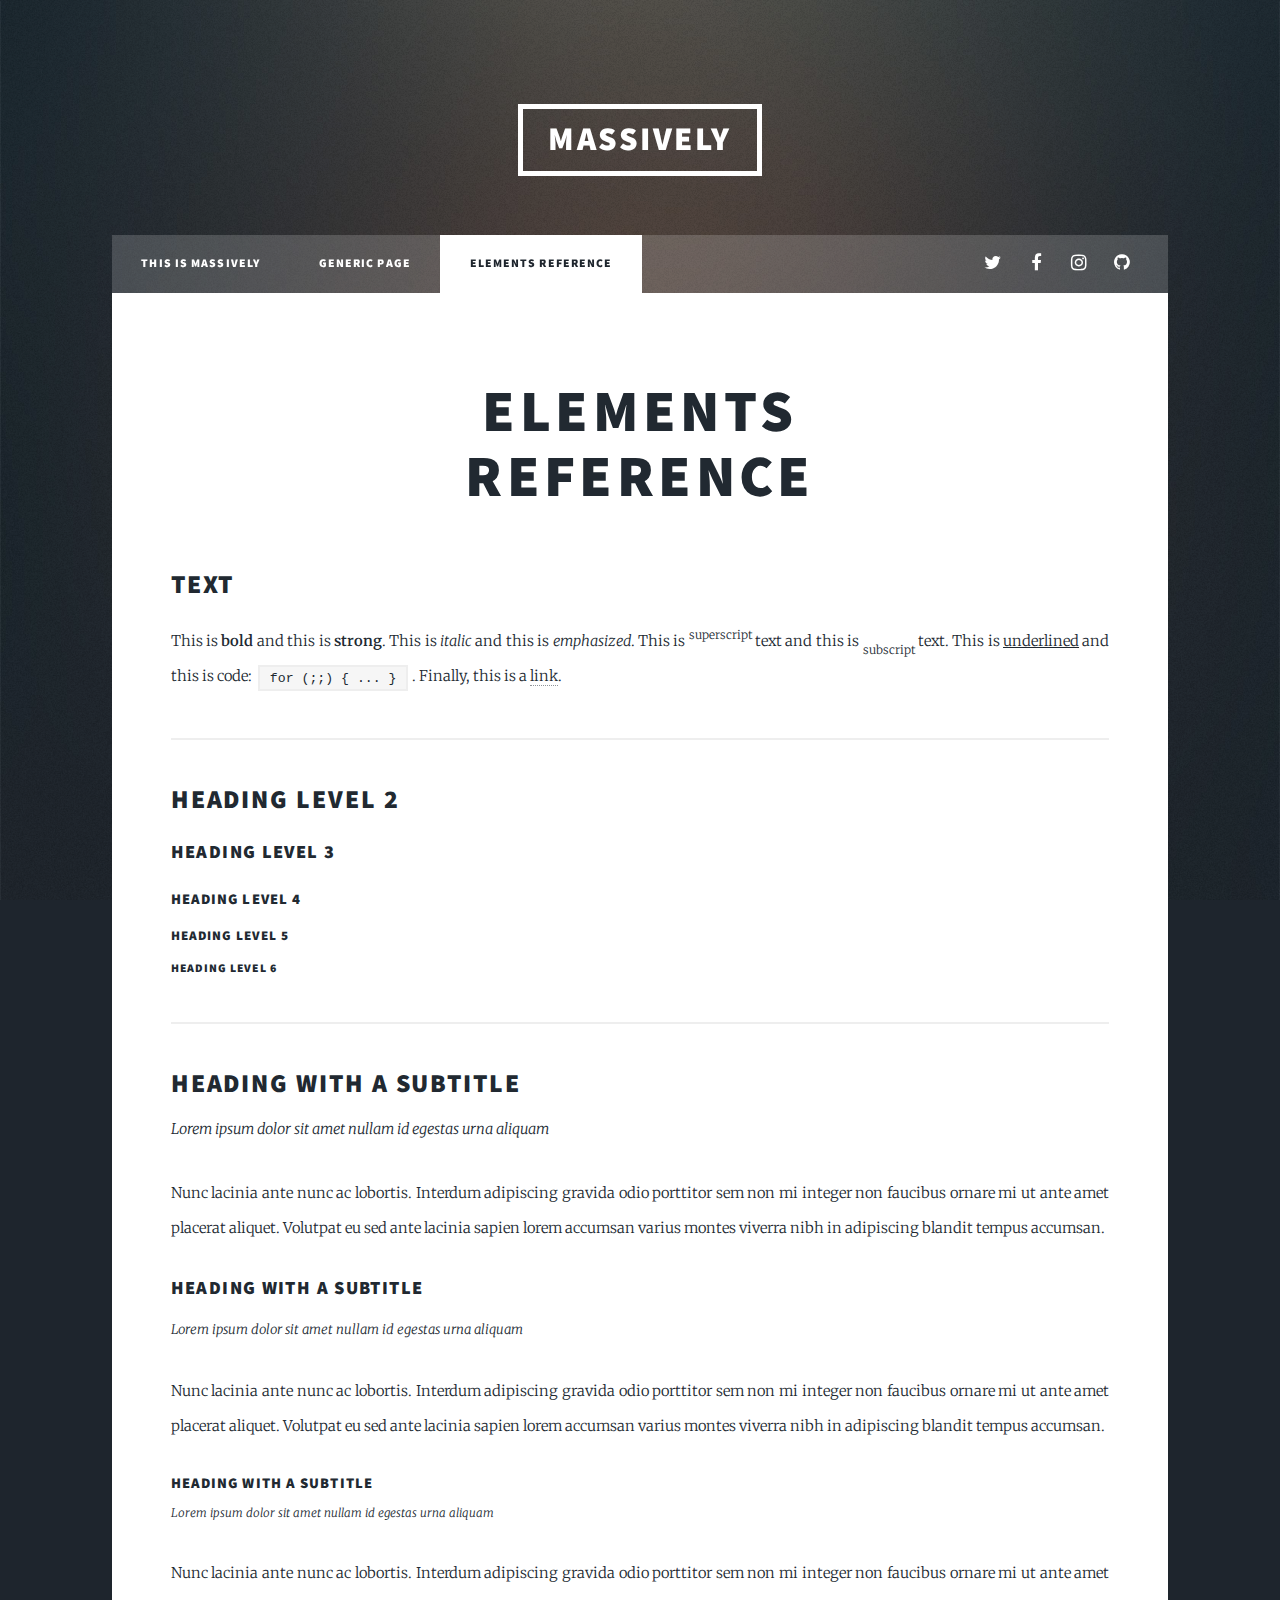
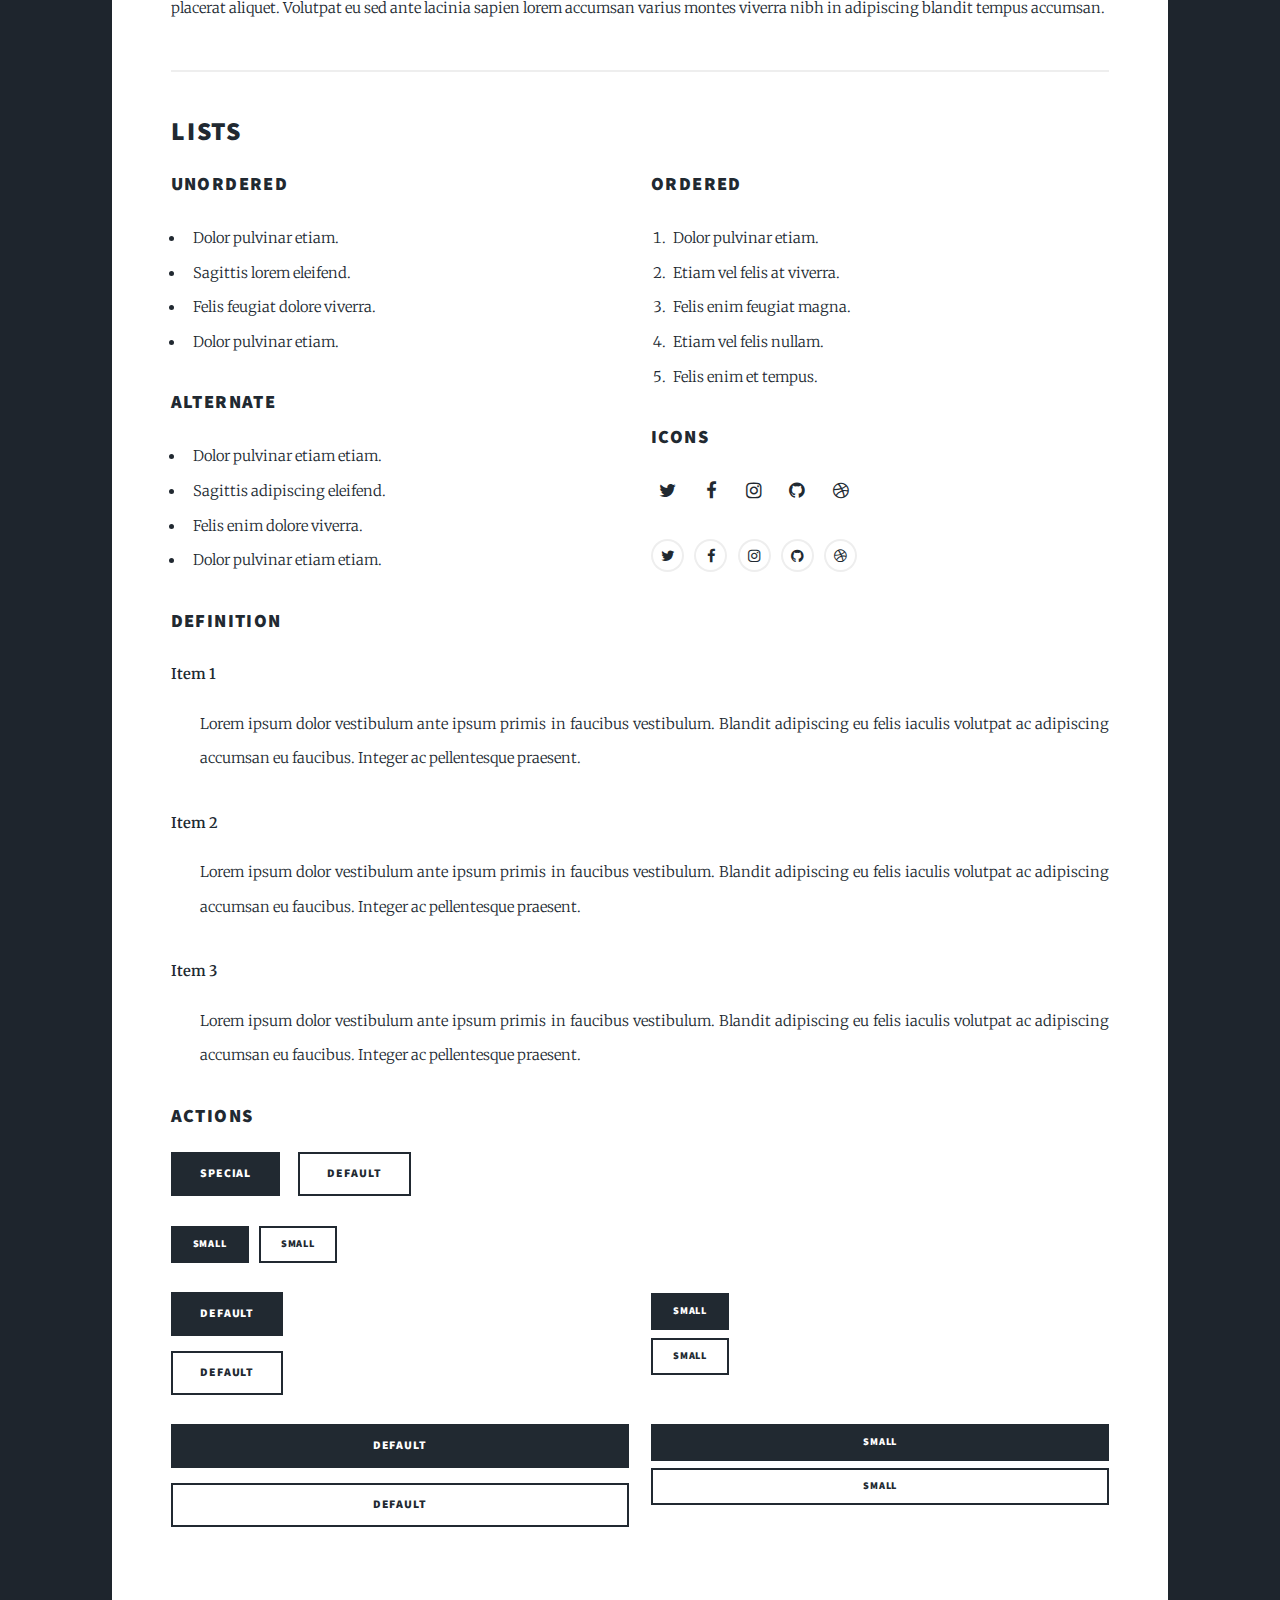
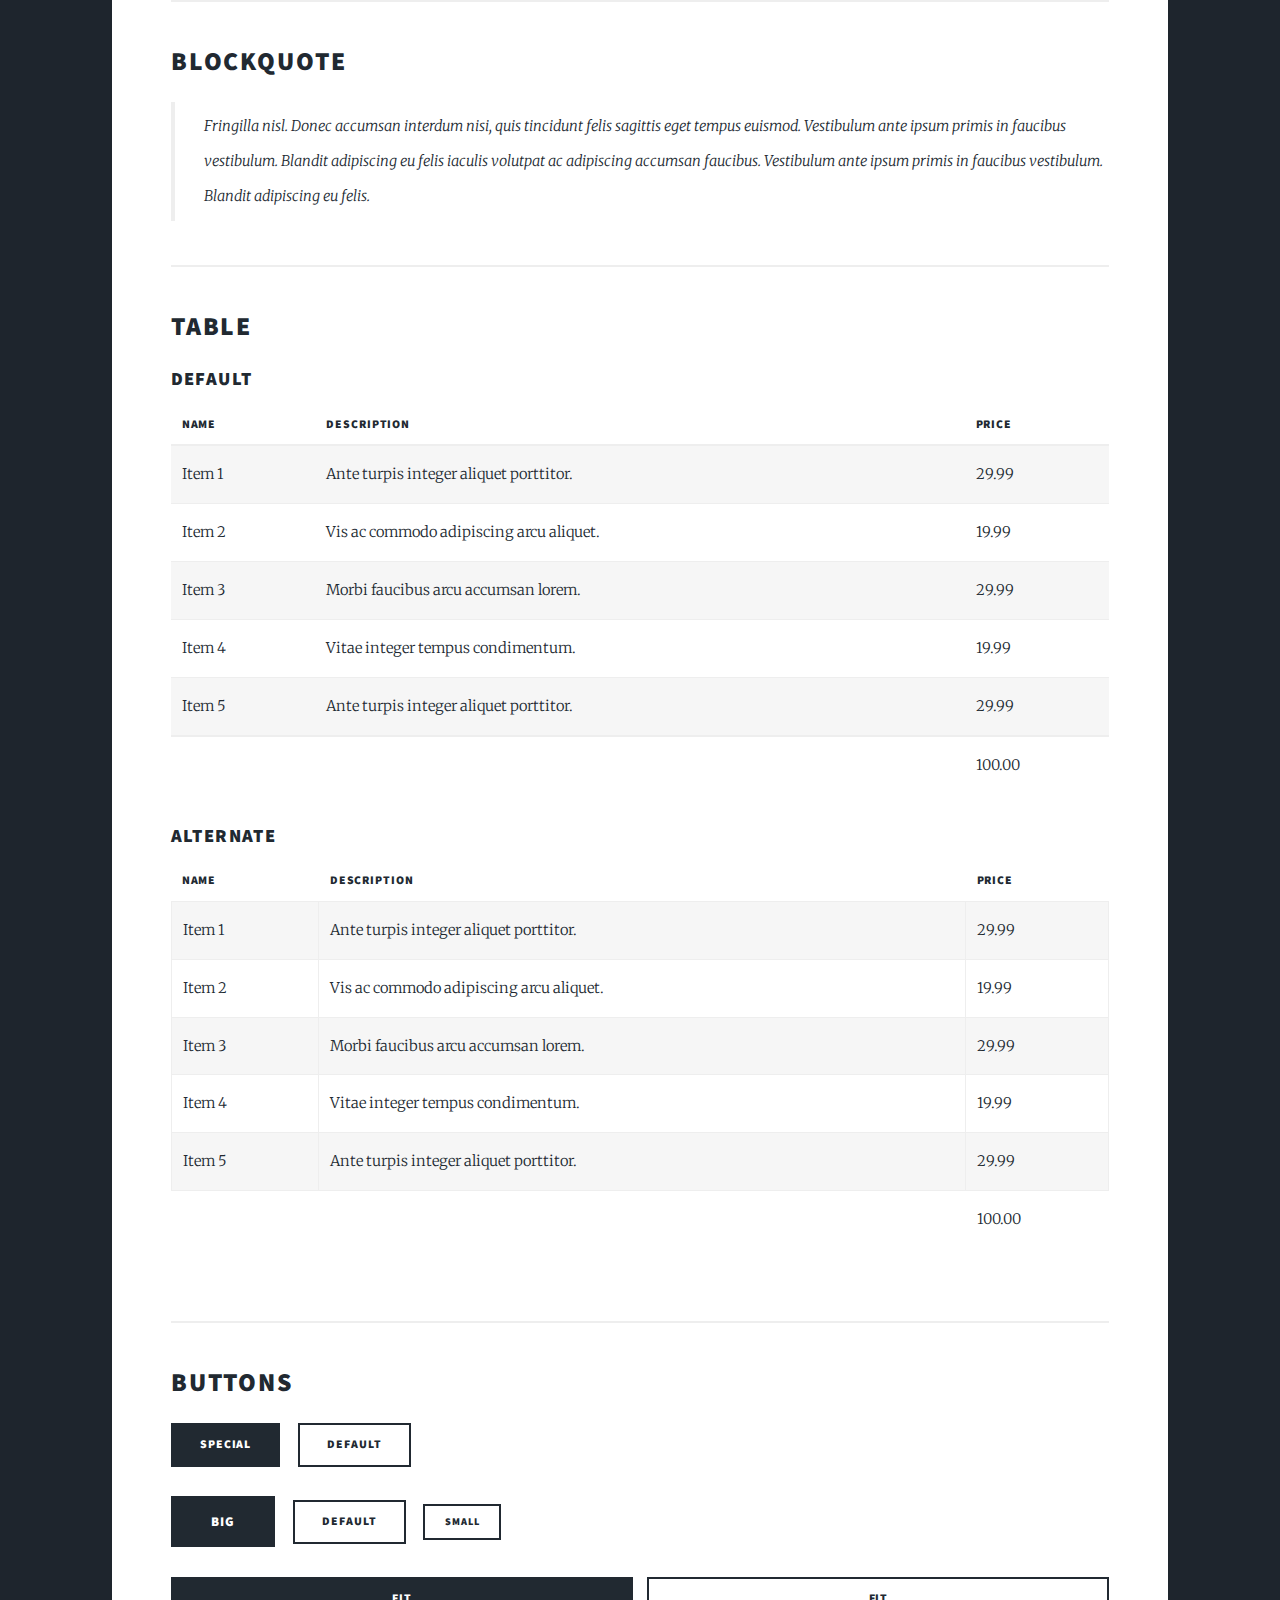
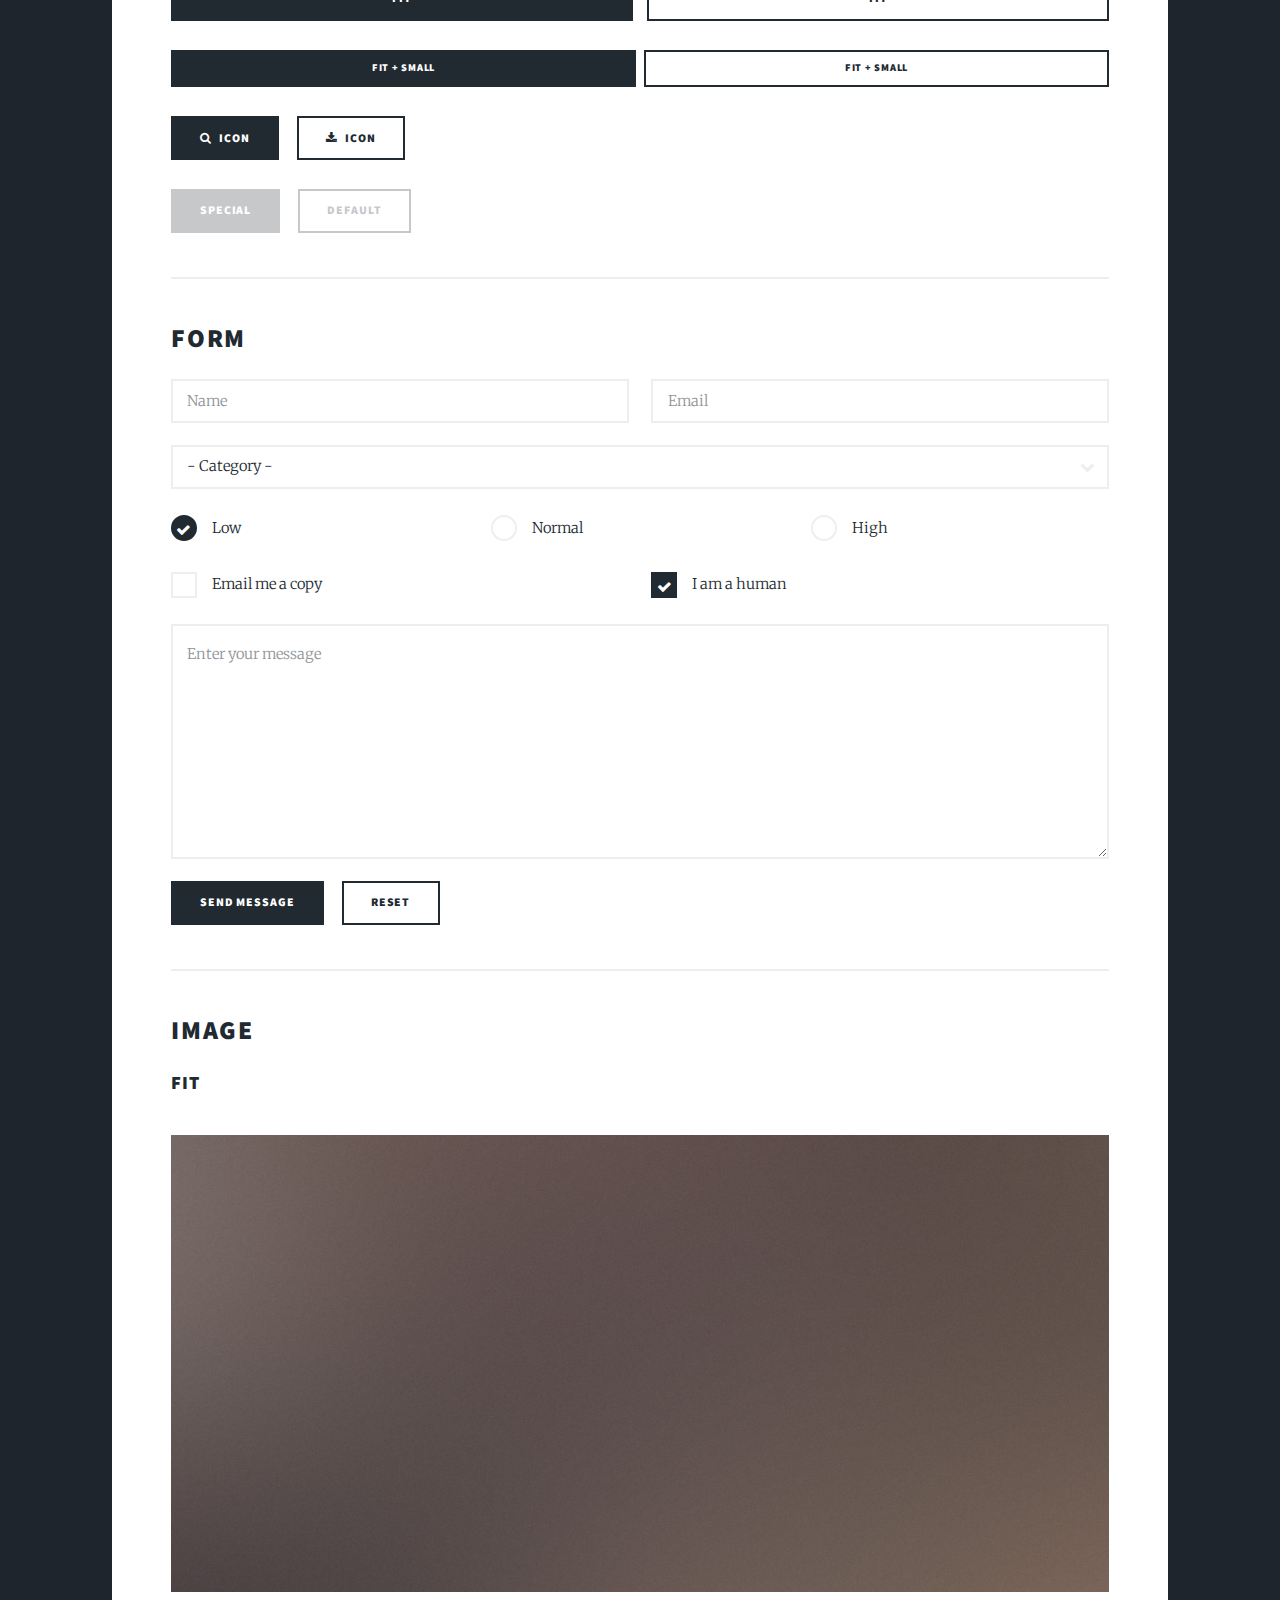
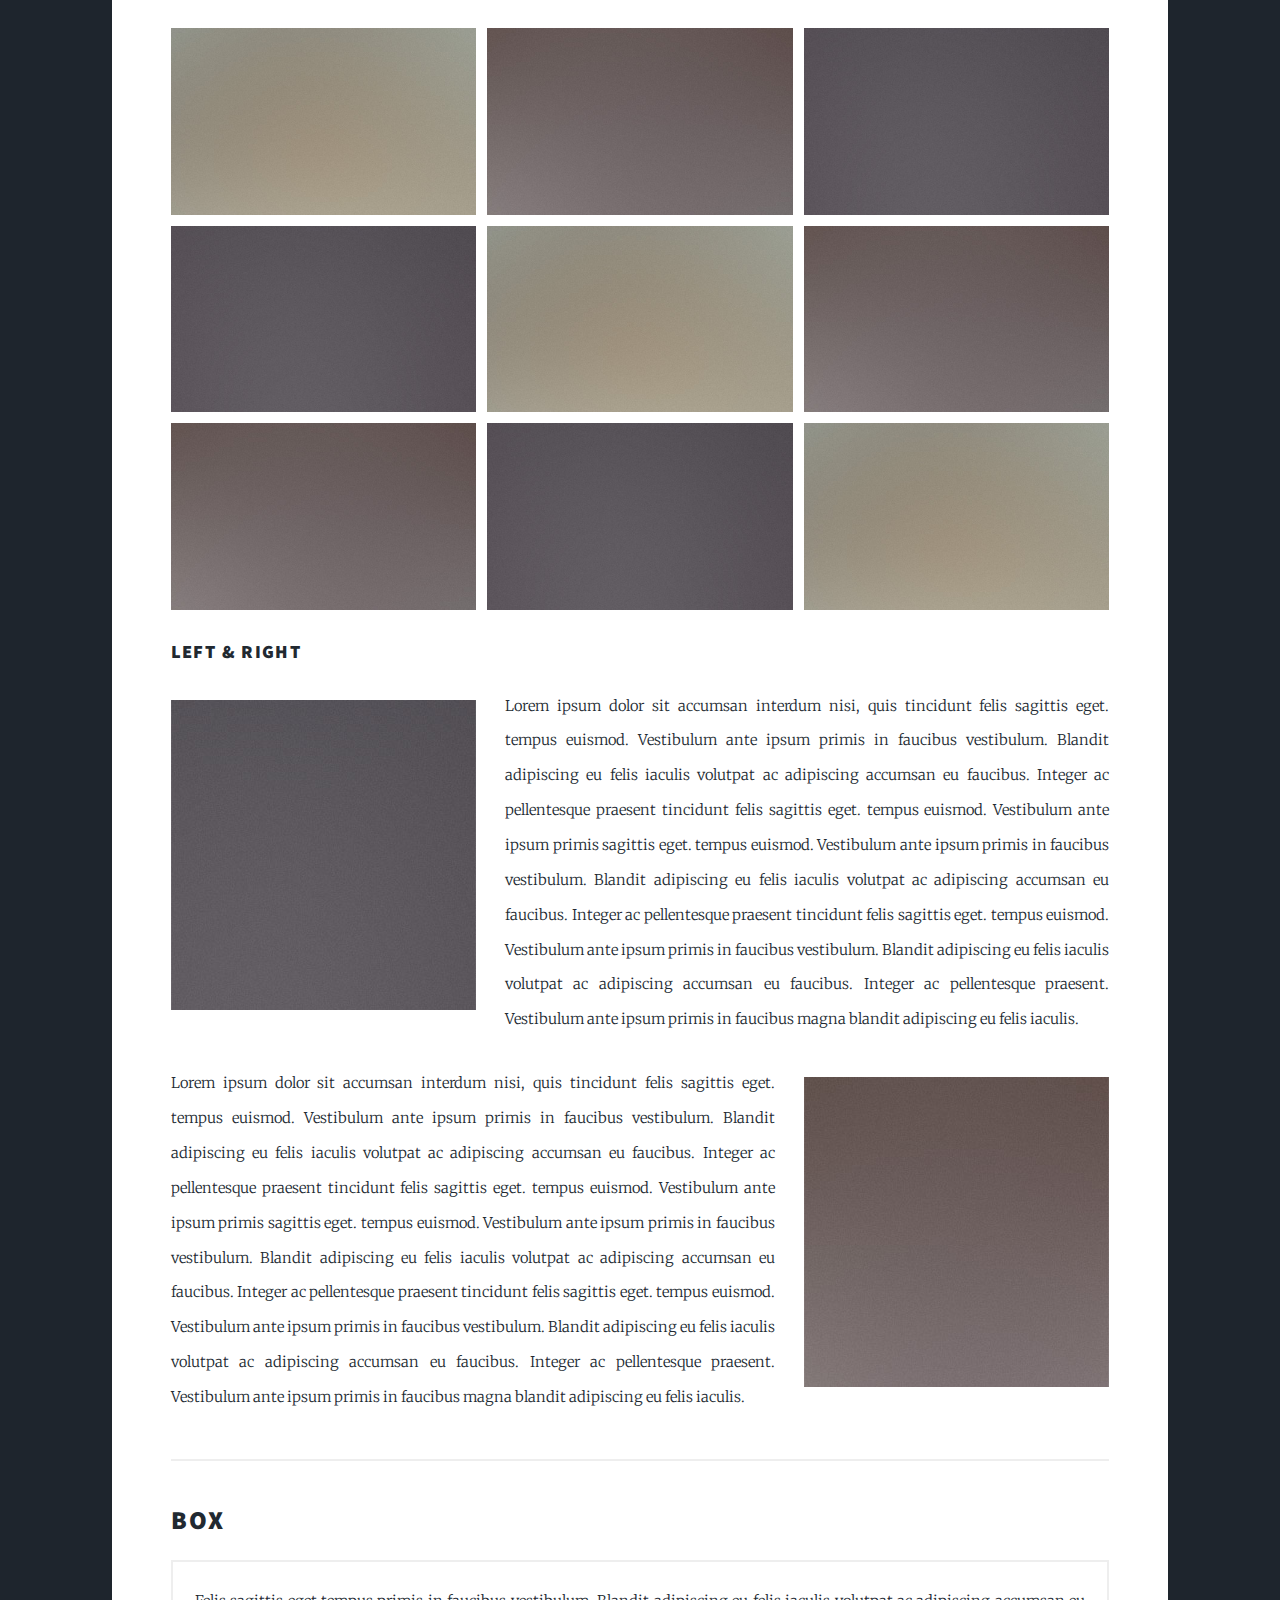
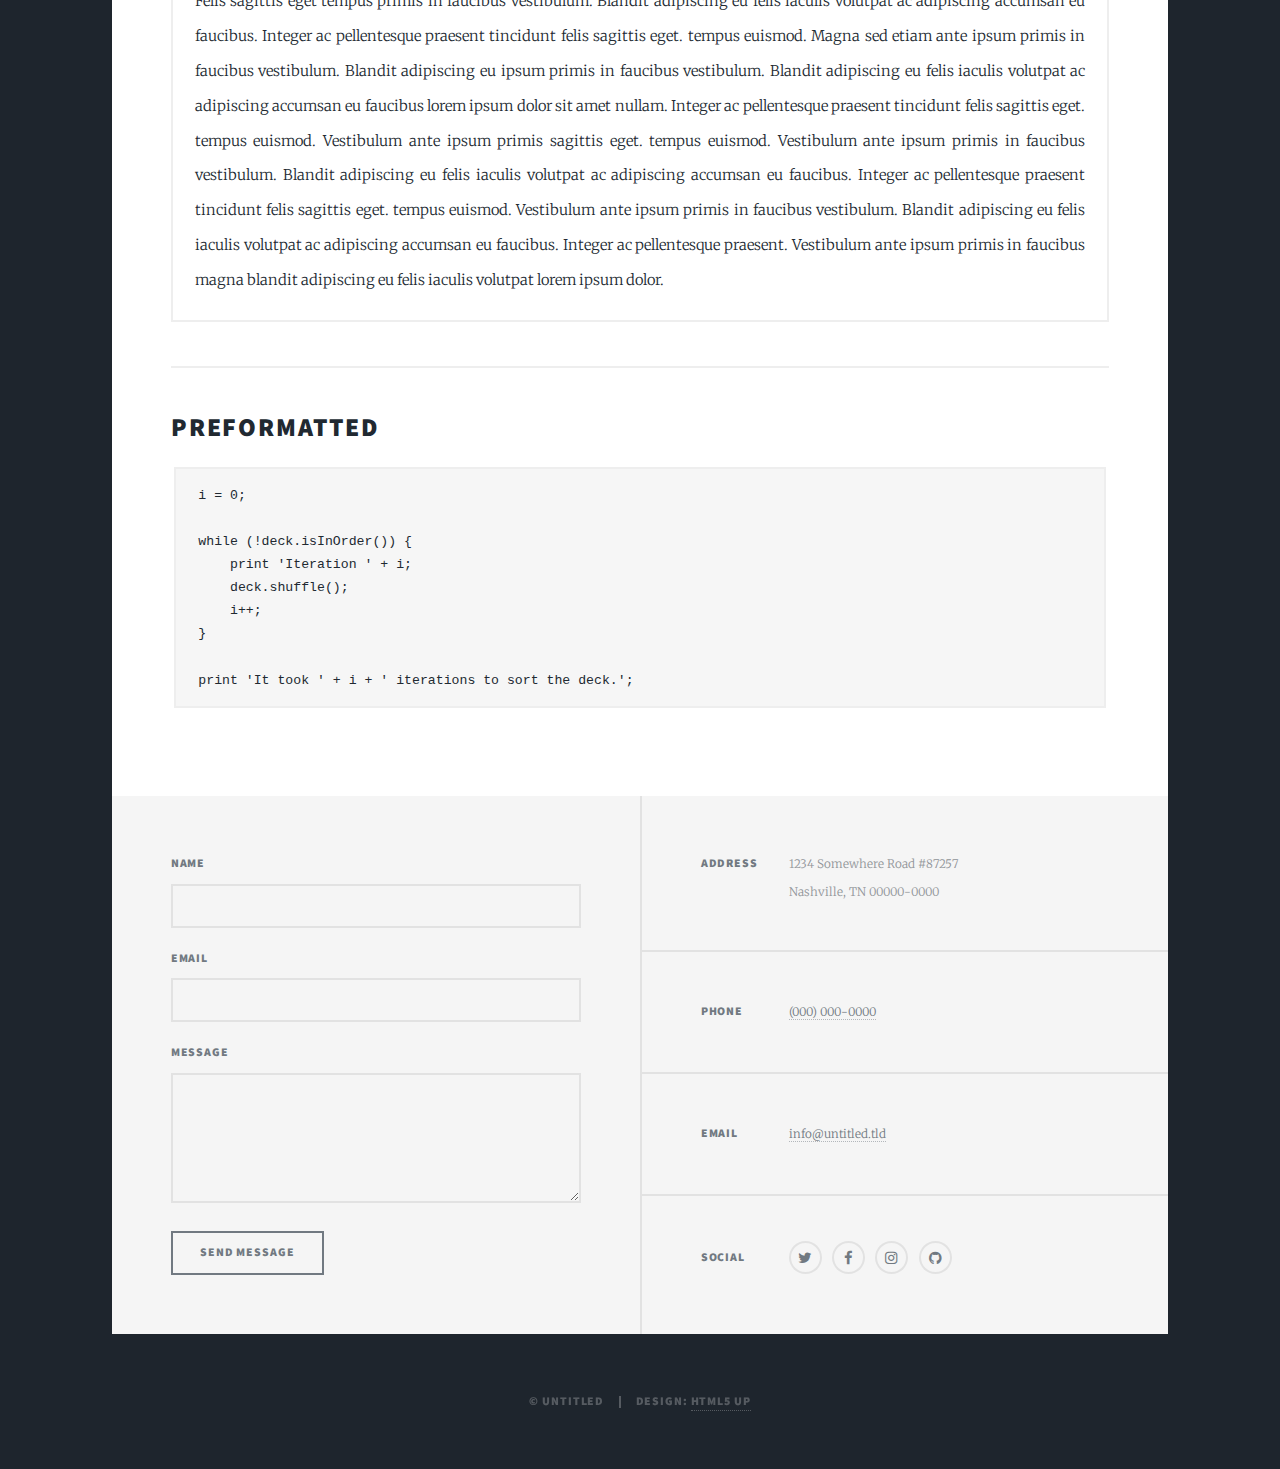
==== elements.html @ c159df7d "set up" ====
<!DOCTYPE HTML>
<!--
	Massively by HTML5 UP
	html5up.net | @ajlkn
	Free for personal and commercial use under the CCA 3.0 license (html5up.net/license)
-->
<html>
	<head>
		<title>Elements Reference - Massively by HTML5 UP</title>
		<meta charset="utf-8" />
		<meta name="viewport" content="width=device-width, initial-scale=1, user-scalable=no" />
		<link rel="stylesheet" href="assets/css/main.css" />
		<noscript><link rel="stylesheet" href="assets/css/noscript.css" /></noscript>
	</head>
	<body class="is-loading">

		<!-- Wrapper -->
			<div id="wrapper">

				<!-- Header -->
					<header id="header">
						<a href="index.html" class="logo">Massively</a>
					</header>

				<!-- Nav -->
					<nav id="nav">
						<ul class="links">
							<li><a href="index.html">This is Massively</a></li>
							<li><a href="generic.html">Generic Page</a></li>
							<li class="active"><a href="elements.html">Elements Reference</a></li>
						</ul>
						<ul class="icons">
							<li><a href="#" class="icon fa-twitter"><span class="label">Twitter</span></a></li>
							<li><a href="#" class="icon fa-facebook"><span class="label">Facebook</span></a></li>
							<li><a href="#" class="icon fa-instagram"><span class="label">Instagram</span></a></li>
							<li><a href="#" class="icon fa-github"><span class="label">GitHub</span></a></li>
						</ul>
					</nav>

				<!-- Main -->
					<div id="main">

						<!-- Post -->
							<section class="post">
								<header class="major">
									<h1>Elements<br />
									Reference</h1>
								</header>

								<!-- Text stuff -->
									<h2>Text</h2>
									<p>This is <b>bold</b> and this is <strong>strong</strong>. This is <i>italic</i> and this is <em>emphasized</em>.
									This is <sup>superscript</sup> text and this is <sub>subscript</sub> text.
									This is <u>underlined</u> and this is code: <code>for (;;) { ... }</code>.
									Finally, this is a <a href="#">link</a>.</p>
									<hr />
									<h2>Heading Level 2</h2>
									<h3>Heading Level 3</h3>
									<h4>Heading Level 4</h4>
									<h5>Heading Level 5</h5>
									<h6>Heading Level 6</h6>
									<hr />
									<header>
										<h2>Heading with a Subtitle</h2>
										<p>Lorem ipsum dolor sit amet nullam id egestas urna aliquam</p>
									</header>
									<p>Nunc lacinia ante nunc ac lobortis. Interdum adipiscing gravida odio porttitor sem non mi integer non faucibus ornare mi ut ante amet placerat aliquet. Volutpat eu sed ante lacinia sapien lorem accumsan varius montes viverra nibh in adipiscing blandit tempus accumsan.</p>
									<header>
										<h3>Heading with a Subtitle</h3>
										<p>Lorem ipsum dolor sit amet nullam id egestas urna aliquam</p>
									</header>
									<p>Nunc lacinia ante nunc ac lobortis. Interdum adipiscing gravida odio porttitor sem non mi integer non faucibus ornare mi ut ante amet placerat aliquet. Volutpat eu sed ante lacinia sapien lorem accumsan varius montes viverra nibh in adipiscing blandit tempus accumsan.</p>
									<header>
										<h4>Heading with a Subtitle</h4>
										<p>Lorem ipsum dolor sit amet nullam id egestas urna aliquam</p>
									</header>
									<p>Nunc lacinia ante nunc ac lobortis. Interdum adipiscing gravida odio porttitor sem non mi integer non faucibus ornare mi ut ante amet placerat aliquet. Volutpat eu sed ante lacinia sapien lorem accumsan varius montes viverra nibh in adipiscing blandit tempus accumsan.</p>

									<hr />

								<!-- Lists -->
									<h2>Lists</h2>
									<div class="row">
										<div class="6u 12u$(small)">

											<h3>Unordered</h3>
											<ul>
												<li>Dolor pulvinar etiam.</li>
												<li>Sagittis lorem eleifend.</li>
												<li>Felis feugiat dolore viverra.</li>
												<li>Dolor pulvinar etiam.</li>
											</ul>

											<h3>Alternate</h3>
											<ul class="alt">
												<li>Dolor pulvinar etiam etiam.</li>
												<li>Sagittis adipiscing eleifend.</li>
												<li>Felis enim dolore viverra.</li>
												<li>Dolor pulvinar etiam etiam.</li>
											</ul>

										</div>
										<div class="6u$ 12u$(small)">

											<h3>Ordered</h3>
											<ol>
												<li>Dolor pulvinar etiam.</li>
												<li>Etiam vel felis at viverra.</li>
												<li>Felis enim feugiat magna.</li>
												<li>Etiam vel felis nullam.</li>
												<li>Felis enim et tempus.</li>
											</ol>

											<h3>Icons</h3>
											<ul class="icons">
												<li><a href="#" class="icon fa-twitter"><span class="label">Twitter</span></a></li>
												<li><a href="#" class="icon fa-facebook"><span class="label">Facebook</span></a></li>
												<li><a href="#" class="icon fa-instagram"><span class="label">Instagram</span></a></li>
												<li><a href="#" class="icon fa-github"><span class="label">Github</span></a></li>
												<li><a href="#" class="icon fa-dribbble"><span class="label">Dribbble</span></a></li>
											</ul>
											<ul class="icons alt">
												<li><a href="#" class="icon alt fa-twitter"><span class="label">Twitter</span></a></li>
												<li><a href="#" class="icon alt fa-facebook"><span class="label">Facebook</span></a></li>
												<li><a href="#" class="icon alt fa-instagram"><span class="label">Instagram</span></a></li>
												<li><a href="#" class="icon alt fa-github"><span class="label">Github</span></a></li>
												<li><a href="#" class="icon alt fa-dribbble"><span class="label">Dribbble</span></a></li>
											</ul>

										</div>
									</div>
									<h3>Definition</h3>
									<dl>
										<dt>Item 1</dt>
										<dd>
											<p>Lorem ipsum dolor vestibulum ante ipsum primis in faucibus vestibulum. Blandit adipiscing eu felis iaculis volutpat ac adipiscing accumsan eu faucibus. Integer ac pellentesque praesent.</p>
										</dd>
										<dt>Item 2</dt>
										<dd>
											<p>Lorem ipsum dolor vestibulum ante ipsum primis in faucibus vestibulum. Blandit adipiscing eu felis iaculis volutpat ac adipiscing accumsan eu faucibus. Integer ac pellentesque praesent.</p>
										</dd>
										<dt>Item 3</dt>
										<dd>
											<p>Lorem ipsum dolor vestibulum ante ipsum primis in faucibus vestibulum. Blandit adipiscing eu felis iaculis volutpat ac adipiscing accumsan eu faucibus. Integer ac pellentesque praesent.</p>
										</dd>
									</dl>

									<h3>Actions</h3>
									<ul class="actions">
										<li><a href="#" class="button special">Special</a></li>
										<li><a href="#" class="button">Default</a></li>
									</ul>
									<ul class="actions small">
										<li><a href="#" class="button special small">Small</a></li>
										<li><a href="#" class="button small">Small</a></li>
									</ul>
									<div class="row">
										<div class="6u 12u$(small)">
											<ul class="actions vertical">
												<li><a href="#" class="button special">Default</a></li>
												<li><a href="#" class="button">Default</a></li>
											</ul>
										</div>
										<div class="6u 12u$(small)">
											<ul class="actions vertical small">
												<li><a href="#" class="button special small">Small</a></li>
												<li><a href="#" class="button small">Small</a></li>
											</ul>
										</div>
									</div>
									<div class="row">
										<div class="6u 12u$(small)">
											<ul class="actions vertical">
												<li><a href="#" class="button special fit">Default</a></li>
												<li><a href="#" class="button fit">Default</a></li>
											</ul>
										</div>
										<div class="6u$ 12u$(small)">
											<ul class="actions vertical small">
												<li><a href="#" class="button special small fit">Small</a></li>
												<li><a href="#" class="button small fit">Small</a></li>
											</ul>
										</div>
									</div>

									<hr />

								<!-- Blockquote -->
									<h2>Blockquote</h2>
									<blockquote>Fringilla nisl. Donec accumsan interdum nisi, quis tincidunt felis sagittis eget tempus euismod. Vestibulum ante ipsum primis in faucibus vestibulum. Blandit adipiscing eu felis iaculis volutpat ac adipiscing accumsan faucibus. Vestibulum ante ipsum primis in faucibus vestibulum. Blandit adipiscing eu felis.</blockquote>

									<hr />

								<!-- Table -->
									<h2>Table</h2>

									<h3>Default</h3>
									<div class="table-wrapper">
										<table>
											<thead>
												<tr>
													<th>Name</th>
													<th>Description</th>
													<th>Price</th>
												</tr>
											</thead>
											<tbody>
												<tr>
													<td>Item 1</td>
													<td>Ante turpis integer aliquet porttitor.</td>
													<td>29.99</td>
												</tr>
												<tr>
													<td>Item 2</td>
													<td>Vis ac commodo adipiscing arcu aliquet.</td>
													<td>19.99</td>
												</tr>
												<tr>
													<td>Item 3</td>
													<td> Morbi faucibus arcu accumsan lorem.</td>
													<td>29.99</td>
												</tr>
												<tr>
													<td>Item 4</td>
													<td>Vitae integer tempus condimentum.</td>
													<td>19.99</td>
												</tr>
												<tr>
													<td>Item 5</td>
													<td>Ante turpis integer aliquet porttitor.</td>
													<td>29.99</td>
												</tr>
											</tbody>
											<tfoot>
												<tr>
													<td colspan="2"></td>
													<td>100.00</td>
												</tr>
											</tfoot>
										</table>
									</div>

									<h3>Alternate</h3>
									<div class="table-wrapper">
										<table class="alt">
											<thead>
												<tr>
													<th>Name</th>
													<th>Description</th>
													<th>Price</th>
												</tr>
											</thead>
											<tbody>
												<tr>
													<td>Item 1</td>
													<td>Ante turpis integer aliquet porttitor.</td>
													<td>29.99</td>
												</tr>
												<tr>
													<td>Item 2</td>
													<td>Vis ac commodo adipiscing arcu aliquet.</td>
													<td>19.99</td>
												</tr>
												<tr>
													<td>Item 3</td>
													<td> Morbi faucibus arcu accumsan lorem.</td>
													<td>29.99</td>
												</tr>
												<tr>
													<td>Item 4</td>
													<td>Vitae integer tempus condimentum.</td>
													<td>19.99</td>
												</tr>
												<tr>
													<td>Item 5</td>
													<td>Ante turpis integer aliquet porttitor.</td>
													<td>29.99</td>
												</tr>
											</tbody>
											<tfoot>
												<tr>
													<td colspan="2"></td>
													<td>100.00</td>
												</tr>
											</tfoot>
										</table>
									</div>

									<hr />

								<!-- Buttons -->
									<h2>Buttons</h2>
									<ul class="actions">
										<li><a href="#" class="button special">Special</a></li>
										<li><a href="#" class="button">Default</a></li>
									</ul>
									<ul class="actions">
										<li><a href="#" class="button special big">Big</a></li>
										<li><a href="#" class="button">Default</a></li>
										<li><a href="#" class="button small">Small</a></li>
									</ul>
									<ul class="actions fit">
										<li><a href="#" class="button special fit">Fit</a></li>
										<li><a href="#" class="button fit">Fit</a></li>
									</ul>
									<ul class="actions fit small">
										<li><a href="#" class="button special fit small">Fit + Small</a></li>
										<li><a href="#" class="button fit small">Fit + Small</a></li>
									</ul>
									<ul class="actions">
										<li><a href="#" class="button special icon fa-search">Icon</a></li>
										<li><a href="#" class="button icon fa-download">Icon</a></li>
									</ul>
									<ul class="actions">
										<li><span class="button special disabled">Special</span></li>
										<li><span class="button disabled">Default</span></li>
									</ul>

									<hr />

								<!-- Form -->
									<h2>Form</h2>

									<form method="post" action="#" class="alt">
										<div class="row uniform">
											<div class="6u 12u$(xsmall)">
												<input type="text" name="demo-name" id="demo-name" value="" placeholder="Name" />
											</div>
											<div class="6u$ 12u$(xsmall)">
												<input type="email" name="demo-email" id="demo-email" value="" placeholder="Email" />
											</div>
											<!-- Break -->
											<div class="12u$">
												<div class="select-wrapper">
													<select name="demo-category" id="demo-category">
														<option value="">- Category -</option>
														<option value="1">Manufacturing</option>
														<option value="1">Shipping</option>
														<option value="1">Administration</option>
														<option value="1">Human Resources</option>
													</select>
												</div>
											</div>
											<!-- Break -->
											<div class="4u 12u$(small)">
												<input type="radio" id="demo-priority-low" name="demo-priority" checked>
												<label for="demo-priority-low">Low</label>
											</div>
											<div class="4u 12u$(small)">
												<input type="radio" id="demo-priority-normal" name="demo-priority">
												<label for="demo-priority-normal">Normal</label>
											</div>
											<div class="4u$ 12u$(small)">
												<input type="radio" id="demo-priority-high" name="demo-priority">
												<label for="demo-priority-high">High</label>
											</div>
											<!-- Break -->
											<div class="6u 12u$(small)">
												<input type="checkbox" id="demo-copy" name="demo-copy">
												<label for="demo-copy">Email me a copy</label>
											</div>
											<div class="6u$ 12u$(small)">
												<input type="checkbox" id="demo-human" name="demo-human" checked>
												<label for="demo-human">I am a human</label>
											</div>
											<!-- Break -->
											<div class="12u$">
												<textarea name="demo-message" id="demo-message" placeholder="Enter your message" rows="6"></textarea>
											</div>
											<!-- Break -->
											<div class="12u$">
												<ul class="actions">
													<li><input type="submit" value="Send Message" class="special" /></li>
													<li><input type="reset" value="Reset" /></li>
												</ul>
											</div>
										</div>
									</form>

									<hr />

								<!-- Image -->
									<h2>Image</h2>

									<h3>Fit</h3>
									<span class="image fit"><img src="images/pic01.jpg" alt="" /></span>
									<div class="box alt">
										<div class="row 50% uniform">
											<div class="4u"><span class="image fit"><img src="images/pic02.jpg" alt="" /></span></div>
											<div class="4u"><span class="image fit"><img src="images/pic03.jpg" alt="" /></span></div>
											<div class="4u$"><span class="image fit"><img src="images/pic04.jpg" alt="" /></span></div>
											<!-- Break -->
											<div class="4u"><span class="image fit"><img src="images/pic04.jpg" alt="" /></span></div>
											<div class="4u"><span class="image fit"><img src="images/pic02.jpg" alt="" /></span></div>
											<div class="4u$"><span class="image fit"><img src="images/pic03.jpg" alt="" /></span></div>
											<!-- Break -->
											<div class="4u"><span class="image fit"><img src="images/pic03.jpg" alt="" /></span></div>
											<div class="4u"><span class="image fit"><img src="images/pic04.jpg" alt="" /></span></div>
											<div class="4u$"><span class="image fit"><img src="images/pic02.jpg" alt="" /></span></div>
										</div>
									</div>

									<h3>Left &amp; Right</h3>
									<p><span class="image left"><img src="images/pic08.jpg" alt="" /></span>Lorem ipsum dolor sit accumsan interdum nisi, quis tincidunt felis sagittis eget. tempus euismod. Vestibulum ante ipsum primis in faucibus vestibulum. Blandit adipiscing eu felis iaculis volutpat ac adipiscing accumsan eu faucibus. Integer ac pellentesque praesent tincidunt felis sagittis eget. tempus euismod. Vestibulum ante ipsum primis sagittis eget. tempus euismod. Vestibulum ante ipsum primis in faucibus vestibulum. Blandit adipiscing eu felis iaculis volutpat ac adipiscing accumsan eu faucibus. Integer ac pellentesque praesent tincidunt felis sagittis eget. tempus euismod. Vestibulum ante ipsum primis in faucibus vestibulum. Blandit adipiscing eu felis iaculis volutpat ac adipiscing accumsan eu faucibus. Integer ac pellentesque praesent. Vestibulum ante ipsum primis in faucibus magna blandit adipiscing eu felis iaculis.</p>
									<p><span class="image right"><img src="images/pic09.jpg" alt="" /></span>Lorem ipsum dolor sit accumsan interdum nisi, quis tincidunt felis sagittis eget. tempus euismod. Vestibulum ante ipsum primis in faucibus vestibulum. Blandit adipiscing eu felis iaculis volutpat ac adipiscing accumsan eu faucibus. Integer ac pellentesque praesent tincidunt felis sagittis eget. tempus euismod. Vestibulum ante ipsum primis sagittis eget. tempus euismod. Vestibulum ante ipsum primis in faucibus vestibulum. Blandit adipiscing eu felis iaculis volutpat ac adipiscing accumsan eu faucibus. Integer ac pellentesque praesent tincidunt felis sagittis eget. tempus euismod. Vestibulum ante ipsum primis in faucibus vestibulum. Blandit adipiscing eu felis iaculis volutpat ac adipiscing accumsan eu faucibus. Integer ac pellentesque praesent. Vestibulum ante ipsum primis in faucibus magna blandit adipiscing eu felis iaculis.</p>

									<hr />

								<!-- Box -->
									<h2>Box</h2>
									<div class="box">
										<p>Felis sagittis eget tempus primis in faucibus vestibulum. Blandit adipiscing eu felis iaculis volutpat ac adipiscing accumsan eu faucibus. Integer ac pellentesque praesent tincidunt felis sagittis eget. tempus euismod. Magna sed etiam ante ipsum primis in faucibus vestibulum. Blandit adipiscing eu ipsum primis in faucibus vestibulum. Blandit adipiscing eu felis iaculis volutpat ac adipiscing accumsan eu faucibus lorem ipsum dolor sit amet nullam. Integer ac pellentesque praesent tincidunt felis sagittis eget. tempus euismod. Vestibulum ante ipsum primis sagittis eget. tempus euismod. Vestibulum ante ipsum primis in faucibus vestibulum. Blandit adipiscing eu felis iaculis volutpat ac adipiscing accumsan eu faucibus. Integer ac pellentesque praesent tincidunt felis sagittis eget. tempus euismod. Vestibulum ante ipsum primis in faucibus vestibulum. Blandit adipiscing eu felis iaculis volutpat ac adipiscing accumsan eu faucibus. Integer ac pellentesque praesent. Vestibulum ante ipsum primis in faucibus magna blandit adipiscing eu felis iaculis volutpat lorem ipsum dolor.</p>
									</div>

									<hr />

								<!-- Preformatted Code -->
									<h2>Preformatted</h2>
									<pre><code>i = 0;

while (!deck.isInOrder()) {
    print 'Iteration ' + i;
    deck.shuffle();
    i++;
}

print 'It took ' + i + ' iterations to sort the deck.';
</code></pre>

							</section>

					</div>

				<!-- Footer -->
					<footer id="footer">
						<section>
							<form method="post" action="#">
								<div class="field">
									<label for="name">Name</label>
									<input type="text" name="name" id="name" />
								</div>
								<div class="field">
									<label for="email">Email</label>
									<input type="text" name="email" id="email" />
								</div>
								<div class="field">
									<label for="message">Message</label>
									<textarea name="message" id="message" rows="3"></textarea>
								</div>
								<ul class="actions">
									<li><input type="submit" value="Send Message" /></li>
								</ul>
							</form>
						</section>
						<section class="split contact">
							<section class="alt">
								<h3>Address</h3>
								<p>1234 Somewhere Road #87257<br />
								Nashville, TN 00000-0000</p>
							</section>
							<section>
								<h3>Phone</h3>
								<p><a href="#">(000) 000-0000</a></p>
							</section>
							<section>
								<h3>Email</h3>
								<p><a href="#">info@untitled.tld</a></p>
							</section>
							<section>
								<h3>Social</h3>
								<ul class="icons alt">
									<li><a href="#" class="icon alt fa-twitter"><span class="label">Twitter</span></a></li>
									<li><a href="#" class="icon alt fa-facebook"><span class="label">Facebook</span></a></li>
									<li><a href="#" class="icon alt fa-instagram"><span class="label">Instagram</span></a></li>
									<li><a href="#" class="icon alt fa-github"><span class="label">GitHub</span></a></li>
								</ul>
							</section>
						</section>
					</footer>

				<!-- Copyright -->
					<div id="copyright">
						<ul><li>&copy; Untitled</li><li>Design: <a href="https://html5up.net">HTML5 UP</a></li></ul>
					</div>

			</div>

		<!-- Scripts -->
			<script src="assets/js/jquery.min.js"></script>
			<script src="assets/js/jquery.scrollex.min.js"></script>
			<script src="assets/js/jquery.scrolly.min.js"></script>
			<script src="assets/js/skel.min.js"></script>
			<script src="assets/js/util.js"></script>
			<script src="assets/js/main.js"></script>

	</body>
</html>
---- assets/css/main.css ----
@import url(font-awesome.min.css);
@import url("https://fonts.googleapis.com/css?family=Merriweather:300,700,300italic,700italic|Source+Sans+Pro:900");

/*
	Massively by HTML5 UP
	html5up.net | @ajlkn
	Free for personal and commercial use under the CCA 3.0 license (html5up.net/license)
*/

/* Reset */

	html, body, div, span, applet, object, iframe, h1, h2, h3, h4, h5, h6, p, blockquote, pre, a, abbr, acronym, address, big, cite, code, del, dfn, em, img, ins, kbd, q, s, samp, small, strike, strong, sub, sup, tt, var, b, u, i, center, dl, dt, dd, ol, ul, li, fieldset, form, label, legend, table, caption, tbody, tfoot, thead, tr, th, td, article, aside, canvas, details, embed, figure, figcaption, footer, header, hgroup, menu, nav, output, ruby, section, summary, time, mark, audio, video {
		margin: 0;
		padding: 0;
		border: 0;
		font-size: 100%;
		font: inherit;
		vertical-align: baseline;
	}

	article, aside, details, figcaption, figure, footer, header, hgroup, menu, nav, section {
		display: block;
	}

	body {
		line-height: 1;
	}

	ol, ul {
		list-style: none;
	}

	blockquote, q {
		quotes: none;
	}

	blockquote:before, blockquote:after, q:before, q:after {
		content: '';
		content: none;
	}

	table {
		border-collapse: collapse;
		border-spacing: 0;
	}

	body {
		-webkit-text-size-adjust: none;
	}

/* Box Model */

	*, *:before, *:after {
		-moz-box-sizing: border-box;
		-webkit-box-sizing: border-box;
		box-sizing: border-box;
	}

/* Grid */

	.row {
		border-bottom: solid 1px transparent;
		-moz-box-sizing: border-box;
		-webkit-box-sizing: border-box;
		box-sizing: border-box;
	}

	.row > * {
		float: left;
		-moz-box-sizing: border-box;
		-webkit-box-sizing: border-box;
		box-sizing: border-box;
	}

	.row:after, .row:before {
		content: '';
		display: block;
		clear: both;
		height: 0;
	}

	.row.uniform > * > :first-child {
		margin-top: 0;
	}

	.row.uniform > * > :last-child {
		margin-bottom: 0;
	}

	.row.\30 \25 > * {
		padding: 0 0 0 0rem;
	}

	.row.\30 \25 {
		margin: 0 0 -1px 0rem;
	}

	.row.uniform.\30 \25 > * {
		padding: 0rem 0 0 0rem;
	}

	.row.uniform.\30 \25 {
		margin: 0rem 0 -1px 0rem;
	}

	.row > * {
		padding: 0 0 0 1.5rem;
	}

	.row {
		margin: 0 0 -1px -1.5rem;
	}

	.row.uniform > * {
		padding: 1.5rem 0 0 1.5rem;
	}

	.row.uniform {
		margin: -1.5rem 0 -1px -1.5rem;
	}

	.row.\32 00\25 > * {
		padding: 0 0 0 3rem;
	}

	.row.\32 00\25 {
		margin: 0 0 -1px -3rem;
	}

	.row.uniform.\32 00\25 > * {
		padding: 3rem 0 0 3rem;
	}

	.row.uniform.\32 00\25 {
		margin: -3rem 0 -1px -3rem;
	}

	.row.\31 50\25 > * {
		padding: 0 0 0 2.25rem;
	}

	.row.\31 50\25 {
		margin: 0 0 -1px -2.25rem;
	}

	.row.uniform.\31 50\25 > * {
		padding: 2.25rem 0 0 2.25rem;
	}

	.row.uniform.\31 50\25 {
		margin: -2.25rem 0 -1px -2.25rem;
	}

	.row.\35 0\25 > * {
		padding: 0 0 0 0.75rem;
	}

	.row.\35 0\25 {
		margin: 0 0 -1px -0.75rem;
	}

	.row.uniform.\35 0\25 > * {
		padding: 0.75rem 0 0 0.75rem;
	}

	.row.uniform.\35 0\25 {
		margin: -0.75rem 0 -1px -0.75rem;
	}

	.row.\32 5\25 > * {
		padding: 0 0 0 0.375rem;
	}

	.row.\32 5\25 {
		margin: 0 0 -1px -0.375rem;
	}

	.row.uniform.\32 5\25 > * {
		padding: 0.375rem 0 0 0.375rem;
	}

	.row.uniform.\32 5\25 {
		margin: -0.375rem 0 -1px -0.375rem;
	}

	.\31 2u, .\31 2u\24 {
		width: 100%;
		clear: none;
		margin-left: 0;
	}

	.\31 1u, .\31 1u\24 {
		width: 91.6666666667%;
		clear: none;
		margin-left: 0;
	}

	.\31 0u, .\31 0u\24 {
		width: 83.3333333333%;
		clear: none;
		margin-left: 0;
	}

	.\39 u, .\39 u\24 {
		width: 75%;
		clear: none;
		margin-left: 0;
	}

	.\38 u, .\38 u\24 {
		width: 66.6666666667%;
		clear: none;
		margin-left: 0;
	}

	.\37 u, .\37 u\24 {
		width: 58.3333333333%;
		clear: none;
		margin-left: 0;
	}

	.\36 u, .\36 u\24 {
		width: 50%;
		clear: none;
		margin-left: 0;
	}

	.\35 u, .\35 u\24 {
		width: 41.6666666667%;
		clear: none;
		margin-left: 0;
	}

	.\34 u, .\34 u\24 {
		width: 33.3333333333%;
		clear: none;
		margin-left: 0;
	}

	.\33 u, .\33 u\24 {
		width: 25%;
		clear: none;
		margin-left: 0;
	}

	.\32 u, .\32 u\24 {
		width: 16.6666666667%;
		clear: none;
		margin-left: 0;
	}

	.\31 u, .\31 u\24 {
		width: 8.3333333333%;
		clear: none;
		margin-left: 0;
	}

	.\31 2u\24 + *,
	.\31 1u\24 + *,
	.\31 0u\24 + *,
	.\39 u\24 + *,
	.\38 u\24 + *,
	.\37 u\24 + *,
	.\36 u\24 + *,
	.\35 u\24 + *,
	.\34 u\24 + *,
	.\33 u\24 + *,
	.\32 u\24 + *,
	.\31 u\24 + * {
		clear: left;
	}

	.\-11u {
		margin-left: 91.66667%;
	}

	.\-10u {
		margin-left: 83.33333%;
	}

	.\-9u {
		margin-left: 75%;
	}

	.\-8u {
		margin-left: 66.66667%;
	}

	.\-7u {
		margin-left: 58.33333%;
	}

	.\-6u {
		margin-left: 50%;
	}

	.\-5u {
		margin-left: 41.66667%;
	}

	.\-4u {
		margin-left: 33.33333%;
	}

	.\-3u {
		margin-left: 25%;
	}

	.\-2u {
		margin-left: 16.66667%;
	}

	.\-1u {
		margin-left: 8.33333%;
	}

	@media screen and (max-width: 1680px) {

		.row > * {
			padding: 0 0 0 1.5rem;
		}

		.row {
			margin: 0 0 -1px -1.5rem;
		}

		.row.uniform > * {
			padding: 1.5rem 0 0 1.5rem;
		}

		.row.uniform {
			margin: -1.5rem 0 -1px -1.5rem;
		}

		.row.\32 00\25 > * {
			padding: 0 0 0 3rem;
		}

		.row.\32 00\25 {
			margin: 0 0 -1px -3rem;
		}

		.row.uniform.\32 00\25 > * {
			padding: 3rem 0 0 3rem;
		}

		.row.uniform.\32 00\25 {
			margin: -3rem 0 -1px -3rem;
		}

		.row.\31 50\25 > * {
			padding: 0 0 0 2.25rem;
		}

		.row.\31 50\25 {
			margin: 0 0 -1px -2.25rem;
		}

		.row.uniform.\31 50\25 > * {
			padding: 2.25rem 0 0 2.25rem;
		}

		.row.uniform.\31 50\25 {
			margin: -2.25rem 0 -1px -2.25rem;
		}

		.row.\35 0\25 > * {
			padding: 0 0 0 0.75rem;
		}

		.row.\35 0\25 {
			margin: 0 0 -1px -0.75rem;
		}

		.row.uniform.\35 0\25 > * {
			padding: 0.75rem 0 0 0.75rem;
		}

		.row.uniform.\35 0\25 {
			margin: -0.75rem 0 -1px -0.75rem;
		}

		.row.\32 5\25 > * {
			padding: 0 0 0 0.375rem;
		}

		.row.\32 5\25 {
			margin: 0 0 -1px -0.375rem;
		}

		.row.uniform.\32 5\25 > * {
			padding: 0.375rem 0 0 0.375rem;
		}

		.row.uniform.\32 5\25 {
			margin: -0.375rem 0 -1px -0.375rem;
		}

		.\31 2u\28xlarge\29, .\31 2u\24\28xlarge\29 {
			width: 100%;
			clear: none;
			margin-left: 0;
		}

		.\31 1u\28xlarge\29, .\31 1u\24\28xlarge\29 {
			width: 91.6666666667%;
			clear: none;
			margin-left: 0;
		}

		.\31 0u\28xlarge\29, .\31 0u\24\28xlarge\29 {
			width: 83.3333333333%;
			clear: none;
			margin-left: 0;
		}

		.\39 u\28xlarge\29, .\39 u\24\28xlarge\29 {
			width: 75%;
			clear: none;
			margin-left: 0;
		}

		.\38 u\28xlarge\29, .\38 u\24\28xlarge\29 {
			width: 66.6666666667%;
			clear: none;
			margin-left: 0;
		}

		.\37 u\28xlarge\29, .\37 u\24\28xlarge\29 {
			width: 58.3333333333%;
			clear: none;
			margin-left: 0;
		}

		.\36 u\28xlarge\29, .\36 u\24\28xlarge\29 {
			width: 50%;
			clear: none;
			margin-left: 0;
		}

		.\35 u\28xlarge\29, .\35 u\24\28xlarge\29 {
			width: 41.6666666667%;
			clear: none;
			margin-left: 0;
		}

		.\34 u\28xlarge\29, .\34 u\24\28xlarge\29 {
			width: 33.3333333333%;
			clear: none;
			margin-left: 0;
		}

		.\33 u\28xlarge\29, .\33 u\24\28xlarge\29 {
			width: 25%;
			clear: none;
			margin-left: 0;
		}

		.\32 u\28xlarge\29, .\32 u\24\28xlarge\29 {
			width: 16.6666666667%;
			clear: none;
			margin-left: 0;
		}

		.\31 u\28xlarge\29, .\31 u\24\28xlarge\29 {
			width: 8.3333333333%;
			clear: none;
			margin-left: 0;
		}

		.\31 2u\24\28xlarge\29 + *,
		.\31 1u\24\28xlarge\29 + *,
		.\31 0u\24\28xlarge\29 + *,
		.\39 u\24\28xlarge\29 + *,
		.\38 u\24\28xlarge\29 + *,
		.\37 u\24\28xlarge\29 + *,
		.\36 u\24\28xlarge\29 + *,
		.\35 u\24\28xlarge\29 + *,
		.\34 u\24\28xlarge\29 + *,
		.\33 u\24\28xlarge\29 + *,
		.\32 u\24\28xlarge\29 + *,
		.\31 u\24\28xlarge\29 + * {
			clear: left;
		}

		.\-11u\28xlarge\29 {
			margin-left: 91.66667%;
		}

		.\-10u\28xlarge\29 {
			margin-left: 83.33333%;
		}

		.\-9u\28xlarge\29 {
			margin-left: 75%;
		}

		.\-8u\28xlarge\29 {
			margin-left: 66.66667%;
		}

		.\-7u\28xlarge\29 {
			margin-left: 58.33333%;
		}

		.\-6u\28xlarge\29 {
			margin-left: 50%;
		}

		.\-5u\28xlarge\29 {
			margin-left: 41.66667%;
		}

		.\-4u\28xlarge\29 {
			margin-left: 33.33333%;
		}

		.\-3u\28xlarge\29 {
			margin-left: 25%;
		}

		.\-2u\28xlarge\29 {
			margin-left: 16.66667%;
		}

		.\-1u\28xlarge\29 {
			margin-left: 8.33333%;
		}

	}

	@media screen and (max-width: 1280px) {

		.row > * {
			padding: 0 0 0 1.5rem;
		}

		.row {
			margin: 0 0 -1px -1.5rem;
		}

		.row.uniform > * {
			padding: 1.5rem 0 0 1.5rem;
		}

		.row.uniform {
			margin: -1.5rem 0 -1px -1.5rem;
		}

		.row.\32 00\25 > * {
			padding: 0 0 0 3rem;
		}

		.row.\32 00\25 {
			margin: 0 0 -1px -3rem;
		}

		.row.uniform.\32 00\25 > * {
			padding: 3rem 0 0 3rem;
		}

		.row.uniform.\32 00\25 {
			margin: -3rem 0 -1px -3rem;
		}

		.row.\31 50\25 > * {
			padding: 0 0 0 2.25rem;
		}

		.row.\31 50\25 {
			margin: 0 0 -1px -2.25rem;
		}

		.row.uniform.\31 50\25 > * {
			padding: 2.25rem 0 0 2.25rem;
		}

		.row.uniform.\31 50\25 {
			margin: -2.25rem 0 -1px -2.25rem;
		}

		.row.\35 0\25 > * {
			padding: 0 0 0 0.75rem;
		}

		.row.\35 0\25 {
			margin: 0 0 -1px -0.75rem;
		}

		.row.uniform.\35 0\25 > * {
			padding: 0.75rem 0 0 0.75rem;
		}

		.row.uniform.\35 0\25 {
			margin: -0.75rem 0 -1px -0.75rem;
		}

		.row.\32 5\25 > * {
			padding: 0 0 0 0.375rem;
		}

		.row.\32 5\25 {
			margin: 0 0 -1px -0.375rem;
		}

		.row.uniform.\32 5\25 > * {
			padding: 0.375rem 0 0 0.375rem;
		}

		.row.uniform.\32 5\25 {
			margin: -0.375rem 0 -1px -0.375rem;
		}

		.\31 2u\28large\29, .\31 2u\24\28large\29 {
			width: 100%;
			clear: none;
			margin-left: 0;
		}

		.\31 1u\28large\29, .\31 1u\24\28large\29 {
			width: 91.6666666667%;
			clear: none;
			margin-left: 0;
		}

		.\31 0u\28large\29, .\31 0u\24\28large\29 {
			width: 83.3333333333%;
			clear: none;
			margin-left: 0;
		}

		.\39 u\28large\29, .\39 u\24\28large\29 {
			width: 75%;
			clear: none;
			margin-left: 0;
		}

		.\38 u\28large\29, .\38 u\24\28large\29 {
			width: 66.6666666667%;
			clear: none;
			margin-left: 0;
		}

		.\37 u\28large\29, .\37 u\24\28large\29 {
			width: 58.3333333333%;
			clear: none;
			margin-left: 0;
		}

		.\36 u\28large\29, .\36 u\24\28large\29 {
			width: 50%;
			clear: none;
			margin-left: 0;
		}

		.\35 u\28large\29, .\35 u\24\28large\29 {
			width: 41.6666666667%;
			clear: none;
			margin-left: 0;
		}

		.\34 u\28large\29, .\34 u\24\28large\29 {
			width: 33.3333333333%;
			clear: none;
			margin-left: 0;
		}

		.\33 u\28large\29, .\33 u\24\28large\29 {
			width: 25%;
			clear: none;
			margin-left: 0;
		}

		.\32 u\28large\29, .\32 u\24\28large\29 {
			width: 16.6666666667%;
			clear: none;
			margin-left: 0;
		}

		.\31 u\28large\29, .\31 u\24\28large\29 {
			width: 8.3333333333%;
			clear: none;
			margin-left: 0;
		}

		.\31 2u\24\28large\29 + *,
		.\31 1u\24\28large\29 + *,
		.\31 0u\24\28large\29 + *,
		.\39 u\24\28large\29 + *,
		.\38 u\24\28large\29 + *,
		.\37 u\24\28large\29 + *,
		.\36 u\24\28large\29 + *,
		.\35 u\24\28large\29 + *,
		.\34 u\24\28large\29 + *,
		.\33 u\24\28large\29 + *,
		.\32 u\24\28large\29 + *,
		.\31 u\24\28large\29 + * {
			clear: left;
		}

		.\-11u\28large\29 {
			margin-left: 91.66667%;
		}

		.\-10u\28large\29 {
			margin-left: 83.33333%;
		}

		.\-9u\28large\29 {
			margin-left: 75%;
		}

		.\-8u\28large\29 {
			margin-left: 66.66667%;
		}

		.\-7u\28large\29 {
			margin-left: 58.33333%;
		}

		.\-6u\28large\29 {
			margin-left: 50%;
		}

		.\-5u\28large\29 {
			margin-left: 41.66667%;
		}

		.\-4u\28large\29 {
			margin-left: 33.33333%;
		}

		.\-3u\28large\29 {
			margin-left: 25%;
		}

		.\-2u\28large\29 {
			margin-left: 16.66667%;
		}

		.\-1u\28large\29 {
			margin-left: 8.33333%;
		}

	}

	@media screen and (max-width: 980px) {

		.row > * {
			padding: 0 0 0 1.5rem;
		}

		.row {
			margin: 0 0 -1px -1.5rem;
		}

		.row.uniform > * {
			padding: 1.5rem 0 0 1.5rem;
		}

		.row.uniform {
			margin: -1.5rem 0 -1px -1.5rem;
		}

		.row.\32 00\25 > * {
			padding: 0 0 0 3rem;
		}

		.row.\32 00\25 {
			margin: 0 0 -1px -3rem;
		}

		.row.uniform.\32 00\25 > * {
			padding: 3rem 0 0 3rem;
		}

		.row.uniform.\32 00\25 {
			margin: -3rem 0 -1px -3rem;
		}

		.row.\31 50\25 > * {
			padding: 0 0 0 2.25rem;
		}

		.row.\31 50\25 {
			margin: 0 0 -1px -2.25rem;
		}

		.row.uniform.\31 50\25 > * {
			padding: 2.25rem 0 0 2.25rem;
		}

		.row.uniform.\31 50\25 {
			margin: -2.25rem 0 -1px -2.25rem;
		}

		.row.\35 0\25 > * {
			padding: 0 0 0 0.75rem;
		}

		.row.\35 0\25 {
			margin: 0 0 -1px -0.75rem;
		}

		.row.uniform.\35 0\25 > * {
			padding: 0.75rem 0 0 0.75rem;
		}

		.row.uniform.\35 0\25 {
			margin: -0.75rem 0 -1px -0.75rem;
		}

		.row.\32 5\25 > * {
			padding: 0 0 0 0.375rem;
		}

		.row.\32 5\25 {
			margin: 0 0 -1px -0.375rem;
		}

		.row.uniform.\32 5\25 > * {
			padding: 0.375rem 0 0 0.375rem;
		}

		.row.uniform.\32 5\25 {
			margin: -0.375rem 0 -1px -0.375rem;
		}

		.\31 2u\28medium\29, .\31 2u\24\28medium\29 {
			width: 100%;
			clear: none;
			margin-left: 0;
		}

		.\31 1u\28medium\29, .\31 1u\24\28medium\29 {
			width: 91.6666666667%;
			clear: none;
			margin-left: 0;
		}

		.\31 0u\28medium\29, .\31 0u\24\28medium\29 {
			width: 83.3333333333%;
			clear: none;
			margin-left: 0;
		}

		.\39 u\28medium\29, .\39 u\24\28medium\29 {
			width: 75%;
			clear: none;
			margin-left: 0;
		}

		.\38 u\28medium\29, .\38 u\24\28medium\29 {
			width: 66.6666666667%;
			clear: none;
			margin-left: 0;
		}

		.\37 u\28medium\29, .\37 u\24\28medium\29 {
			width: 58.3333333333%;
			clear: none;
			margin-left: 0;
		}

		.\36 u\28medium\29, .\36 u\24\28medium\29 {
			width: 50%;
			clear: none;
			margin-left: 0;
		}

		.\35 u\28medium\29, .\35 u\24\28medium\29 {
			width: 41.6666666667%;
			clear: none;
			margin-left: 0;
		}

		.\34 u\28medium\29, .\34 u\24\28medium\29 {
			width: 33.3333333333%;
			clear: none;
			margin-left: 0;
		}

		.\33 u\28medium\29, .\33 u\24\28medium\29 {
			width: 25%;
			clear: none;
			margin-left: 0;
		}

		.\32 u\28medium\29, .\32 u\24\28medium\29 {
			width: 16.6666666667%;
			clear: none;
			margin-left: 0;
		}

		.\31 u\28medium\29, .\31 u\24\28medium\29 {
			width: 8.3333333333%;
			clear: none;
			margin-left: 0;
		}

		.\31 2u\24\28medium\29 + *,
		.\31 1u\24\28medium\29 + *,
		.\31 0u\24\28medium\29 + *,
		.\39 u\24\28medium\29 + *,
		.\38 u\24\28medium\29 + *,
		.\37 u\24\28medium\29 + *,
		.\36 u\24\28medium\29 + *,
		.\35 u\24\28medium\29 + *,
		.\34 u\24\28medium\29 + *,
		.\33 u\24\28medium\29 + *,
		.\32 u\24\28medium\29 + *,
		.\31 u\24\28medium\29 + * {
			clear: left;
		}

		.\-11u\28medium\29 {
			margin-left: 91.66667%;
		}

		.\-10u\28medium\29 {
			margin-left: 83.33333%;
		}

		.\-9u\28medium\29 {
			margin-left: 75%;
		}

		.\-8u\28medium\29 {
			margin-left: 66.66667%;
		}

		.\-7u\28medium\29 {
			margin-left: 58.33333%;
		}

		.\-6u\28medium\29 {
			margin-left: 50%;
		}

		.\-5u\28medium\29 {
			margin-left: 41.66667%;
		}

		.\-4u\28medium\29 {
			margin-left: 33.33333%;
		}

		.\-3u\28medium\29 {
			margin-left: 25%;
		}

		.\-2u\28medium\29 {
			margin-left: 16.66667%;
		}

		.\-1u\28medium\29 {
			margin-left: 8.33333%;
		}

	}

	@media screen and (max-width: 736px) {

		.row > * {
			padding: 0 0 0 1.5rem;
		}

		.row {
			margin: 0 0 -1px -1.5rem;
		}

		.row.uniform > * {
			padding: 1.5rem 0 0 1.5rem;
		}

		.row.uniform {
			margin: -1.5rem 0 -1px -1.5rem;
		}

		.row.\32 00\25 > * {
			padding: 0 0 0 3rem;
		}

		.row.\32 00\25 {
			margin: 0 0 -1px -3rem;
		}

		.row.uniform.\32 00\25 > * {
			padding: 3rem 0 0 3rem;
		}

		.row.uniform.\32 00\25 {
			margin: -3rem 0 -1px -3rem;
		}

		.row.\31 50\25 > * {
			padding: 0 0 0 2.25rem;
		}

		.row.\31 50\25 {
			margin: 0 0 -1px -2.25rem;
		}

		.row.uniform.\31 50\25 > * {
			padding: 2.25rem 0 0 2.25rem;
		}

		.row.uniform.\31 50\25 {
			margin: -2.25rem 0 -1px -2.25rem;
		}

		.row.\35 0\25 > * {
			padding: 0 0 0 0.75rem;
		}

		.row.\35 0\25 {
			margin: 0 0 -1px -0.75rem;
		}

		.row.uniform.\35 0\25 > * {
			padding: 0.75rem 0 0 0.75rem;
		}

		.row.uniform.\35 0\25 {
			margin: -0.75rem 0 -1px -0.75rem;
		}

		.row.\32 5\25 > * {
			padding: 0 0 0 0.375rem;
		}

		.row.\32 5\25 {
			margin: 0 0 -1px -0.375rem;
		}

		.row.uniform.\32 5\25 > * {
			padding: 0.375rem 0 0 0.375rem;
		}

		.row.uniform.\32 5\25 {
			margin: -0.375rem 0 -1px -0.375rem;
		}

		.\31 2u\28small\29, .\31 2u\24\28small\29 {
			width: 100%;
			clear: none;
			margin-left: 0;
		}

		.\31 1u\28small\29, .\31 1u\24\28small\29 {
			width: 91.6666666667%;
			clear: none;
			margin-left: 0;
		}

		.\31 0u\28small\29, .\31 0u\24\28small\29 {
			width: 83.3333333333%;
			clear: none;
			margin-left: 0;
		}

		.\39 u\28small\29, .\39 u\24\28small\29 {
			width: 75%;
			clear: none;
			margin-left: 0;
		}

		.\38 u\28small\29, .\38 u\24\28small\29 {
			width: 66.6666666667%;
			clear: none;
			margin-left: 0;
		}

		.\37 u\28small\29, .\37 u\24\28small\29 {
			width: 58.3333333333%;
			clear: none;
			margin-left: 0;
		}

		.\36 u\28small\29, .\36 u\24\28small\29 {
			width: 50%;
			clear: none;
			margin-left: 0;
		}

		.\35 u\28small\29, .\35 u\24\28small\29 {
			width: 41.6666666667%;
			clear: none;
			margin-left: 0;
		}

		.\34 u\28small\29, .\34 u\24\28small\29 {
			width: 33.3333333333%;
			clear: none;
			margin-left: 0;
		}

		.\33 u\28small\29, .\33 u\24\28small\29 {
			width: 25%;
			clear: none;
			margin-left: 0;
		}

		.\32 u\28small\29, .\32 u\24\28small\29 {
			width: 16.6666666667%;
			clear: none;
			margin-left: 0;
		}

		.\31 u\28small\29, .\31 u\24\28small\29 {
			width: 8.3333333333%;
			clear: none;
			margin-left: 0;
		}

		.\31 2u\24\28small\29 + *,
		.\31 1u\24\28small\29 + *,
		.\31 0u\24\28small\29 + *,
		.\39 u\24\28small\29 + *,
		.\38 u\24\28small\29 + *,
		.\37 u\24\28small\29 + *,
		.\36 u\24\28small\29 + *,
		.\35 u\24\28small\29 + *,
		.\34 u\24\28small\29 + *,
		.\33 u\24\28small\29 + *,
		.\32 u\24\28small\29 + *,
		.\31 u\24\28small\29 + * {
			clear: left;
		}

		.\-11u\28small\29 {
			margin-left: 91.66667%;
		}

		.\-10u\28small\29 {
			margin-left: 83.33333%;
		}

		.\-9u\28small\29 {
			margin-left: 75%;
		}

		.\-8u\28small\29 {
			margin-left: 66.66667%;
		}

		.\-7u\28small\29 {
			margin-left: 58.33333%;
		}

		.\-6u\28small\29 {
			margin-left: 50%;
		}

		.\-5u\28small\29 {
			margin-left: 41.66667%;
		}

		.\-4u\28small\29 {
			margin-left: 33.33333%;
		}

		.\-3u\28small\29 {
			margin-left: 25%;
		}

		.\-2u\28small\29 {
			margin-left: 16.66667%;
		}

		.\-1u\28small\29 {
			margin-left: 8.33333%;
		}

	}

	@media screen and (max-width: 480px) {

		.row > * {
			padding: 0 0 0 1.5rem;
		}

		.row {
			margin: 0 0 -1px -1.5rem;
		}

		.row.uniform > * {
			padding: 1.5rem 0 0 1.5rem;
		}

		.row.uniform {
			margin: -1.5rem 0 -1px -1.5rem;
		}

		.row.\32 00\25 > * {
			padding: 0 0 0 3rem;
		}

		.row.\32 00\25 {
			margin: 0 0 -1px -3rem;
		}

		.row.uniform.\32 00\25 > * {
			padding: 3rem 0 0 3rem;
		}

		.row.uniform.\32 00\25 {
			margin: -3rem 0 -1px -3rem;
		}

		.row.\31 50\25 > * {
			padding: 0 0 0 2.25rem;
		}

		.row.\31 50\25 {
			margin: 0 0 -1px -2.25rem;
		}

		.row.uniform.\31 50\25 > * {
			padding: 2.25rem 0 0 2.25rem;
		}

		.row.uniform.\31 50\25 {
			margin: -2.25rem 0 -1px -2.25rem;
		}

		.row.\35 0\25 > * {
			padding: 0 0 0 0.75rem;
		}

		.row.\35 0\25 {
			margin: 0 0 -1px -0.75rem;
		}

		.row.uniform.\35 0\25 > * {
			padding: 0.75rem 0 0 0.75rem;
		}

		.row.uniform.\35 0\25 {
			margin: -0.75rem 0 -1px -0.75rem;
		}

		.row.\32 5\25 > * {
			padding: 0 0 0 0.375rem;
		}

		.row.\32 5\25 {
			margin: 0 0 -1px -0.375rem;
		}

		.row.uniform.\32 5\25 > * {
			padding: 0.375rem 0 0 0.375rem;
		}

		.row.uniform.\32 5\25 {
			margin: -0.375rem 0 -1px -0.375rem;
		}

		.\31 2u\28xsmall\29, .\31 2u\24\28xsmall\29 {
			width: 100%;
			clear: none;
			margin-left: 0;
		}

		.\31 1u\28xsmall\29, .\31 1u\24\28xsmall\29 {
			width: 91.6666666667%;
			clear: none;
			margin-left: 0;
		}

		.\31 0u\28xsmall\29, .\31 0u\24\28xsmall\29 {
			width: 83.3333333333%;
			clear: none;
			margin-left: 0;
		}

		.\39 u\28xsmall\29, .\39 u\24\28xsmall\29 {
			width: 75%;
			clear: none;
			margin-left: 0;
		}

		.\38 u\28xsmall\29, .\38 u\24\28xsmall\29 {
			width: 66.6666666667%;
			clear: none;
			margin-left: 0;
		}

		.\37 u\28xsmall\29, .\37 u\24\28xsmall\29 {
			width: 58.3333333333%;
			clear: none;
			margin-left: 0;
		}

		.\36 u\28xsmall\29, .\36 u\24\28xsmall\29 {
			width: 50%;
			clear: none;
			margin-left: 0;
		}

		.\35 u\28xsmall\29, .\35 u\24\28xsmall\29 {
			width: 41.6666666667%;
			clear: none;
			margin-left: 0;
		}

		.\34 u\28xsmall\29, .\34 u\24\28xsmall\29 {
			width: 33.3333333333%;
			clear: none;
			margin-left: 0;
		}

		.\33 u\28xsmall\29, .\33 u\24\28xsmall\29 {
			width: 25%;
			clear: none;
			margin-left: 0;
		}

		.\32 u\28xsmall\29, .\32 u\24\28xsmall\29 {
			width: 16.6666666667%;
			clear: none;
			margin-left: 0;
		}

		.\31 u\28xsmall\29, .\31 u\24\28xsmall\29 {
			width: 8.3333333333%;
			clear: none;
			margin-left: 0;
		}

		.\31 2u\24\28xsmall\29 + *,
		.\31 1u\24\28xsmall\29 + *,
		.\31 0u\24\28xsmall\29 + *,
		.\39 u\24\28xsmall\29 + *,
		.\38 u\24\28xsmall\29 + *,
		.\37 u\24\28xsmall\29 + *,
		.\36 u\24\28xsmall\29 + *,
		.\35 u\24\28xsmall\29 + *,
		.\34 u\24\28xsmall\29 + *,
		.\33 u\24\28xsmall\29 + *,
		.\32 u\24\28xsmall\29 + *,
		.\31 u\24\28xsmall\29 + * {
			clear: left;
		}

		.\-11u\28xsmall\29 {
			margin-left: 91.66667%;
		}

		.\-10u\28xsmall\29 {
			margin-left: 83.33333%;
		}

		.\-9u\28xsmall\29 {
			margin-left: 75%;
		}

		.\-8u\28xsmall\29 {
			margin-left: 66.66667%;
		}

		.\-7u\28xsmall\29 {
			margin-left: 58.33333%;
		}

		.\-6u\28xsmall\29 {
			margin-left: 50%;
		}

		.\-5u\28xsmall\29 {
			margin-left: 41.66667%;
		}

		.\-4u\28xsmall\29 {
			margin-left: 33.33333%;
		}

		.\-3u\28xsmall\29 {
			margin-left: 25%;
		}

		.\-2u\28xsmall\29 {
			margin-left: 16.66667%;
		}

		.\-1u\28xsmall\29 {
			margin-left: 8.33333%;
		}

	}

	@media screen and (max-width: 360px) {

		.row > * {
			padding: 0 0 0 1.5rem;
		}

		.row {
			margin: 0 0 -1px -1.5rem;
		}

		.row.uniform > * {
			padding: 1.5rem 0 0 1.5rem;
		}

		.row.uniform {
			margin: -1.5rem 0 -1px -1.5rem;
		}

		.row.\32 00\25 > * {
			padding: 0 0 0 3rem;
		}

		.row.\32 00\25 {
			margin: 0 0 -1px -3rem;
		}

		.row.uniform.\32 00\25 > * {
			padding: 3rem 0 0 3rem;
		}

		.row.uniform.\32 00\25 {
			margin: -3rem 0 -1px -3rem;
		}

		.row.\31 50\25 > * {
			padding: 0 0 0 2.25rem;
		}

		.row.\31 50\25 {
			margin: 0 0 -1px -2.25rem;
		}

		.row.uniform.\31 50\25 > * {
			padding: 2.25rem 0 0 2.25rem;
		}

		.row.uniform.\31 50\25 {
			margin: -2.25rem 0 -1px -2.25rem;
		}

		.row.\35 0\25 > * {
			padding: 0 0 0 0.75rem;
		}

		.row.\35 0\25 {
			margin: 0 0 -1px -0.75rem;
		}

		.row.uniform.\35 0\25 > * {
			padding: 0.75rem 0 0 0.75rem;
		}

		.row.uniform.\35 0\25 {
			margin: -0.75rem 0 -1px -0.75rem;
		}

		.row.\32 5\25 > * {
			padding: 0 0 0 0.375rem;
		}

		.row.\32 5\25 {
			margin: 0 0 -1px -0.375rem;
		}

		.row.uniform.\32 5\25 > * {
			padding: 0.375rem 0 0 0.375rem;
		}

		.row.uniform.\32 5\25 {
			margin: -0.375rem 0 -1px -0.375rem;
		}

		.\31 2u\28xxsmall\29, .\31 2u\24\28xxsmall\29 {
			width: 100%;
			clear: none;
			margin-left: 0;
		}

		.\31 1u\28xxsmall\29, .\31 1u\24\28xxsmall\29 {
			width: 91.6666666667%;
			clear: none;
			margin-left: 0;
		}

		.\31 0u\28xxsmall\29, .\31 0u\24\28xxsmall\29 {
			width: 83.3333333333%;
			clear: none;
			margin-left: 0;
		}

		.\39 u\28xxsmall\29, .\39 u\24\28xxsmall\29 {
			width: 75%;
			clear: none;
			margin-left: 0;
		}

		.\38 u\28xxsmall\29, .\38 u\24\28xxsmall\29 {
			width: 66.6666666667%;
			clear: none;
			margin-left: 0;
		}

		.\37 u\28xxsmall\29, .\37 u\24\28xxsmall\29 {
			width: 58.3333333333%;
			clear: none;
			margin-left: 0;
		}

		.\36 u\28xxsmall\29, .\36 u\24\28xxsmall\29 {
			width: 50%;
			clear: none;
			margin-left: 0;
		}

		.\35 u\28xxsmall\29, .\35 u\24\28xxsmall\29 {
			width: 41.6666666667%;
			clear: none;
			margin-left: 0;
		}

		.\34 u\28xxsmall\29, .\34 u\24\28xxsmall\29 {
			width: 33.3333333333%;
			clear: none;
			margin-left: 0;
		}

		.\33 u\28xxsmall\29, .\33 u\24\28xxsmall\29 {
			width: 25%;
			clear: none;
			margin-left: 0;
		}

		.\32 u\28xxsmall\29, .\32 u\24\28xxsmall\29 {
			width: 16.6666666667%;
			clear: none;
			margin-left: 0;
		}

		.\31 u\28xxsmall\29, .\31 u\24\28xxsmall\29 {
			width: 8.3333333333%;
			clear: none;
			margin-left: 0;
		}

		.\31 2u\24\28xxsmall\29 + *,
		.\31 1u\24\28xxsmall\29 + *,
		.\31 0u\24\28xxsmall\29 + *,
		.\39 u\24\28xxsmall\29 + *,
		.\38 u\24\28xxsmall\29 + *,
		.\37 u\24\28xxsmall\29 + *,
		.\36 u\24\28xxsmall\29 + *,
		.\35 u\24\28xxsmall\29 + *,
		.\34 u\24\28xxsmall\29 + *,
		.\33 u\24\28xxsmall\29 + *,
		.\32 u\24\28xxsmall\29 + *,
		.\31 u\24\28xxsmall\29 + * {
			clear: left;
		}

		.\-11u\28xxsmall\29 {
			margin-left: 91.66667%;
		}

		.\-10u\28xxsmall\29 {
			margin-left: 83.33333%;
		}

		.\-9u\28xxsmall\29 {
			margin-left: 75%;
		}

		.\-8u\28xxsmall\29 {
			margin-left: 66.66667%;
		}

		.\-7u\28xxsmall\29 {
			margin-left: 58.33333%;
		}

		.\-6u\28xxsmall\29 {
			margin-left: 50%;
		}

		.\-5u\28xxsmall\29 {
			margin-left: 41.66667%;
		}

		.\-4u\28xxsmall\29 {
			margin-left: 33.33333%;
		}

		.\-3u\28xxsmall\29 {
			margin-left: 25%;
		}

		.\-2u\28xxsmall\29 {
			margin-left: 16.66667%;
		}

		.\-1u\28xxsmall\29 {
			margin-left: 8.33333%;
		}

	}

/* Basic */

	@-ms-viewport {
		width: device-width;
	}

	body {
		-ms-overflow-style: scrollbar;
	}

	@media screen and (max-width: 480px) {

		html, body {
			min-width: 320px;
		}

	}

	body {
		background-color: #1e252d;
	}

		body.is-loading *, body.is-loading *:before, body.is-loading *:after {
			-moz-animation: none !important;
			-webkit-animation: none !important;
			-ms-animation: none !important;
			animation: none !important;
			-moz-transition: none !important;
			-webkit-transition: none !important;
			-ms-transition: none !important;
			transition: none !important;
		}

/* Type */

	html {
		font-size: 16pt;
	}

		@media screen and (max-width: 1680px) {

			html {
				font-size: 12pt;
			}

		}

		@media screen and (max-width: 1280px) {

			html {
				font-size: 11pt;
			}

		}

		@media screen and (max-width: 360px) {

			html {
				font-size: 10pt;
			}

		}

	body {
		color: #212931;
	}

	body, input, select, textarea {
		font-family: "Merriweather", Georgia, serif;
		font-weight: 300;
		font-size: 1rem;
		line-height: 2.375;
	}

	a {
		-moz-transition: color 0.2s ease-in-out, background-color 0.2s ease-in-out, border-color 0.2s ease-in-out, box-shadow 0.2s ease-in-out;
		-webkit-transition: color 0.2s ease-in-out, background-color 0.2s ease-in-out, border-color 0.2s ease-in-out, box-shadow 0.2s ease-in-out;
		-ms-transition: color 0.2s ease-in-out, background-color 0.2s ease-in-out, border-color 0.2s ease-in-out, box-shadow 0.2s ease-in-out;
		transition: color 0.2s ease-in-out, background-color 0.2s ease-in-out, border-color 0.2s ease-in-out, box-shadow 0.2s ease-in-out;
		border-bottom: dotted 1px;
		text-decoration: none;
	}

		a:hover {
			border-bottom-color: transparent;
		}

	strong, b {
		font-weight: 600;
	}

	em, i {
		font-style: italic;
	}

	p {
		text-align: justify;
		margin: 0 0 2rem 0;
	}

	h1, h2, h3, h4, h5, h6 {
		font-family: "Source Sans Pro", Helvetica, sans-serif;
		font-weight: 900;
		line-height: 1.5;
		letter-spacing: 0.075em;
		text-transform: uppercase;
		margin: 0 0 1rem 0;
	}

		h1 a, h2 a, h3 a, h4 a, h5 a, h6 a {
			border-bottom: 0;
			color: inherit;
			text-decoration: none;
		}

	h1 {
		font-size: 4rem;
		line-height: 1.1;
		margin: 0 0 2rem 0;
	}

	h2 {
		font-size: 1.75rem;
		line-height: 1.3;
		margin: 0 0 1.5rem 0;
	}

	h3 {
		font-size: 1.25rem;
		margin: 0 0 1.5rem 0;
	}

	h4 {
		font-size: 1rem;
	}

	h5 {
		font-size: 0.9rem;
	}

	h6 {
		font-size: 0.8rem;
	}

	sub {
		font-size: 0.8rem;
		position: relative;
		top: 0.5rem;
	}

	sup {
		font-size: 0.8rem;
		position: relative;
		top: -0.5rem;
	}

	blockquote {
		border-left: solid 4px;
		font-style: italic;
		margin: 0 0 2rem 0;
		padding: 0.5rem 0 0.5rem 2rem;
	}

	code {
		border: solid 2px;
		font-family: "Courier New", monospace;
		font-size: 0.9rem;
		margin: 0 0.25rem;
		padding: 0.25rem 0.65rem;
	}

	pre {
		-webkit-overflow-scrolling: touch;
		font-family: "Courier New", monospace;
		font-size: 0.9rem;
		margin: 0 0 2rem 0;
	}

		pre code {
			display: block;
			line-height: 1.75;
			padding: 1rem 1.5rem;
			overflow-x: auto;
		}

	hr {
		border: 0;
		border-bottom: solid 2px;
		margin: 3rem 0;
	}

		hr.major {
			margin: 5rem 0;
		}

	.align-left {
		text-align: left;
	}

	.align-center {
		text-align: center;
	}

	.align-right {
		text-align: right;
	}

	input, select, textarea {
		color: #212931;
	}

	a {
		color: #212931;
		border-bottom-color: rgba(33, 41, 49, 0.5);
	}

		a:hover {
			border-bottom-color: transparent;
			color: #18bfef !important;
		}

	strong, b {
		color: #212931;
	}

	h1, h2, h3, h4, h5, h6 {
		color: #212931;
	}

	blockquote {
		border-left-color: #eeeeee;
	}

	code {
		background: rgba(220, 220, 220, 0.25);
		border-color: #eeeeee;
	}

	hr {
		border-bottom-color: #eeeeee;
	}

/* Box */

	.box {
		border: solid 2px;
		margin-bottom: 2rem;
		padding: 1.5rem;
	}

		.box > :last-child,
		.box > :last-child > :last-child,
		.box > :last-child > :last-child > :last-child {
			margin-bottom: 0;
		}

		.box.alt {
			border: 0;
			border-radius: 0;
			padding: 0;
		}

	.box {
		border-color: #eeeeee;
	}

/* Button */

	input[type="submit"],
	input[type="reset"],
	input[type="button"],
	button,
	.button {
		-moz-appearance: none;
		-webkit-appearance: none;
		-ms-appearance: none;
		appearance: none;
		-moz-transition: background-color 0.2s ease-in-out, box-shadow 0.2s ease-in-out, color 0.2s ease-in-out;
		-webkit-transition: background-color 0.2s ease-in-out, box-shadow 0.2s ease-in-out, color 0.2s ease-in-out;
		-ms-transition: background-color 0.2s ease-in-out, box-shadow 0.2s ease-in-out, color 0.2s ease-in-out;
		transition: background-color 0.2s ease-in-out, box-shadow 0.2s ease-in-out, color 0.2s ease-in-out;
		border: 0;
		cursor: pointer;
		display: inline-block;
		font-family: "Source Sans Pro", Helvetica, sans-serif;
		font-size: 0.8rem;
		font-weight: 900;
		letter-spacing: 0.075em;
		height: 3rem;
		line-height: 3rem;
		padding: 0 2rem;
		text-align: center;
		text-decoration: none;
		text-transform: uppercase;
		white-space: nowrap;
	}

		input[type="submit"].icon:before,
		input[type="reset"].icon:before,
		input[type="button"].icon:before,
		button.icon:before,
		.button.icon:before {
			margin-right: 0.5rem;
		}

		input[type="submit"].icon.solo,
		input[type="reset"].icon.solo,
		input[type="button"].icon.solo,
		button.icon.solo,
		.button.icon.solo {
			position: relative;
			width: 4rem;
			height: 4rem;
			line-height: 4rem;
			border-radius: 4rem;
			text-indent: 4rem;
			overflow: hidden;
			padding: 0;
			white-space: nowrap;
		}

			input[type="submit"].icon.solo:before,
			input[type="reset"].icon.solo:before,
			input[type="button"].icon.solo:before,
			button.icon.solo:before,
			.button.icon.solo:before {
				position: absolute;
				display: block;
				top: 0;
				left: 0;
				width: inherit;
				height: inherit;
				line-height: inherit;
				font-size: 1.25rem;
				margin-right: 0;
				text-align: center;
				text-indent: 0;
			}

		input[type="submit"].fit,
		input[type="reset"].fit,
		input[type="button"].fit,
		button.fit,
		.button.fit {
			display: block;
			margin: 0 0 1rem 0;
			width: 100%;
		}

		input[type="submit"].small,
		input[type="reset"].small,
		input[type="button"].small,
		button.small,
		.button.small {
			font-size: 0.7rem;
			height: 2.5rem;
			line-height: 2.5rem;
			padding: 0 1.5rem;
		}

		input[type="submit"].big,
		input[type="reset"].big,
		input[type="button"].big,
		button.big,
		.button.big {
			font-size: 0.9rem;
			height: 3.5rem;
			line-height: 3.5rem;
			padding: 0 2.75rem;
		}

		@media screen and (max-width: 980px) {

			input[type="submit"],
			input[type="reset"],
			input[type="button"],
			button,
			.button {
				font-size: 0.9rem;
				height: 3.25rem;
				line-height: 3.25rem;
			}

				input[type="submit"].big,
				input[type="reset"].big,
				input[type="button"].big,
				button.big,
				.button.big {
					font-size: 1rem;
					height: 3.75rem;
					line-height: 3.75rem;
				}

		}

		input[type="submit"].disabled, input[type="submit"]:disabled,
		input[type="reset"].disabled,
		input[type="reset"]:disabled,
		input[type="button"].disabled,
		input[type="button"]:disabled,
		button.disabled,
		button:disabled,
		.button.disabled,
		.button:disabled {
			-moz-pointer-events: none;
			-webkit-pointer-events: none;
			-ms-pointer-events: none;
			pointer-events: none;
			opacity: 0.25;
		}

	input[type="submit"],
	input[type="reset"],
	input[type="button"],
	button,
	.button {
		background-color: transparent;
		box-shadow: inset 0 0 0 2px #212931;
		color: #212931 !important;
	}

		input[type="submit"]:hover,
		input[type="reset"]:hover,
		input[type="button"]:hover,
		button:hover,
		.button:hover {
			box-shadow: inset 0 0 0 2px #18bfef;
			color: #18bfef !important;
		}

		input[type="submit"].special,
		input[type="reset"].special,
		input[type="button"].special,
		button.special,
		.button.special {
			background-color: #212931;
			box-shadow: none;
			color: #ffffff !important;
		}

			input[type="submit"].special:hover,
			input[type="reset"].special:hover,
			input[type="button"].special:hover,
			button.special:hover,
			.button.special:hover {
				background-color: #18bfef;
			}

/* Form */

	form {
		display: -moz-flex;
		display: -webkit-flex;
		display: -ms-flex;
		display: flex;
		-moz-flex-wrap: wrap;
		-webkit-flex-wrap: wrap;
		-ms-flex-wrap: wrap;
		flex-wrap: wrap;
		width: calc(100% + 3rem);
		margin: -1.5rem 0 2rem -1.5rem;
	}

		form > .field {
			-moz-flex-grow: 0;
			-webkit-flex-grow: 0;
			-ms-flex-grow: 0;
			flex-grow: 0;
			-moz-flex-shrink: 0;
			-webkit-flex-shrink: 0;
			-ms-flex-shrink: 0;
			flex-shrink: 0;
			padding: 1.5rem 0 0 1.5rem;
			width: calc(100% - 1.5rem);
		}

			form > .field.half {
				width: calc(50% - 0.75rem);
			}

			form > .field.third {
				width: calc(100%/3 - 0.5rem);
			}

			form > .field.quarter {
				width: calc(25% - 0.375rem);
			}

		form > .actions {
			-moz-flex-grow: 0;
			-webkit-flex-grow: 0;
			-ms-flex-grow: 0;
			flex-grow: 0;
			-moz-flex-shrink: 1;
			-webkit-flex-shrink: 1;
			-ms-flex-shrink: 1;
			flex-shrink: 1;
			margin: 1.875rem 0 0 1.5rem !important;
			width: calc(100% - 3rem);
		}

		form.alt {
			display: block;
			width: 100%;
			margin: 0 0 2rem 0;
		}

			form.alt > .actions {
				margin: 0 0 2rem 0;
				width: 100%;
			}

		@media screen and (max-width: 480px) {

			form {
				width: calc(100% + 3rem);
				margin: -1.5rem 0 2rem -1.5rem;
			}

				form > .field {
					padding: 1.5rem 0 0 1.5rem;
					width: calc(100% - 1.5rem);
				}

					form > .field.half {
						width: calc(100% - 1.5rem);
					}

					form > .field.third {
						width: calc(100% - 1.5rem);
					}

					form > .field.quarter {
						width: calc(100% - 1.5rem);
					}

				form > .actions {
					margin: 1.5rem 0 0 1.5rem;
					width: calc(100% - 3rem);
				}

		}

	label {
		display: block;
		font-family: "Source Sans Pro", Helvetica, sans-serif;
		font-weight: 900;
		line-height: 1.5;
		letter-spacing: 0.075em;
		font-size: 0.8rem;
		text-transform: uppercase;
		margin: 0 0 0.75rem 0;
	}

		@media screen and (max-width: 980px) {

			label {
				font-size: 0.9rem;
			}

		}

	input[type="text"],
	input[type="password"],
	input[type="email"],
	select,
	textarea {
		-moz-appearance: none;
		-webkit-appearance: none;
		-ms-appearance: none;
		appearance: none;
		background: transparent;
		border: solid 2px;
		color: inherit;
		display: block;
		outline: 0;
		padding: 0 1rem;
		text-decoration: none;
		width: 100%;
	}

		input[type="text"]:invalid,
		input[type="password"]:invalid,
		input[type="email"]:invalid,
		select:invalid,
		textarea:invalid {
			box-shadow: none;
		}

	.select-wrapper {
		text-decoration: none;
		display: block;
		position: relative;
	}

		.select-wrapper:before {
			-moz-osx-font-smoothing: grayscale;
			-webkit-font-smoothing: antialiased;
			font-family: FontAwesome;
			font-style: normal;
			font-weight: normal;
			text-transform: none !important;
		}

		.select-wrapper:before {
			content: '\f078';
			display: block;
			height: 3rem;
			line-height: 3rem;
			pointer-events: none;
			position: absolute;
			right: 0;
			text-align: center;
			top: 0;
			width: 3rem;
		}

		.select-wrapper select::-ms-expand {
			display: none;
		}

	input[type="text"],
	input[type="password"],
	input[type="email"],
	select {
		height: 3rem;
	}

	textarea {
		padding: 0.75rem 1rem;
	}

	input[type="checkbox"],
	input[type="radio"] {
		-moz-appearance: none;
		-webkit-appearance: none;
		-ms-appearance: none;
		appearance: none;
		display: block;
		float: left;
		margin-right: -2rem;
		opacity: 0;
		width: 1rem;
		z-index: -1;
	}

		input[type="checkbox"] + label,
		input[type="radio"] + label {
			text-decoration: none;
			cursor: pointer;
			display: inline-block;
			font-size: 1rem;
			letter-spacing: 0;
			font-family: "Merriweather", Georgia, serif;
			text-transform: none;
			font-weight: 300;
			padding-left: 2.8rem;
			padding-right: 1rem;
			position: relative;
		}

			input[type="checkbox"] + label:before,
			input[type="radio"] + label:before {
				-moz-osx-font-smoothing: grayscale;
				-webkit-font-smoothing: antialiased;
				font-family: FontAwesome;
				font-style: normal;
				font-weight: normal;
				text-transform: none !important;
			}

			input[type="checkbox"] + label:before,
			input[type="radio"] + label:before {
				border: solid 2px;
				content: '';
				display: inline-block;
				height: 1.8rem;
				left: 0;
				line-height: 1.725rem;
				position: absolute;
				text-align: center;
				top: -0.125rem;
				width: 1.8rem;
			}

		input[type="checkbox"]:checked + label:before,
		input[type="radio"]:checked + label:before {
			content: '\f00c';
		}

	input[type="radio"] + label:before {
		border-radius: 100%;
	}

	::-webkit-input-placeholder {
		opacity: 1.0;
	}

	:-moz-placeholder {
		opacity: 1.0;
	}

	::-moz-placeholder {
		opacity: 1.0;
	}

	:-ms-input-placeholder {
		opacity: 1.0;
	}

	.formerize-placeholder {
		opacity: 1.0;
	}

	label {
		color: #212931;
	}

	input[type="text"],
	input[type="password"],
	input[type="email"],
	select,
	textarea {
		border-color: #eeeeee;
	}

		input[type="text"]:focus,
		input[type="password"]:focus,
		input[type="email"]:focus,
		select:focus,
		textarea:focus {
			border-color: #18bfef;
		}

	select option {
		background-color: #ffffff;
		color: #212931;
	}

	.select-wrapper:before {
		color: #eeeeee;
	}

	input[type="checkbox"] + label,
	input[type="radio"] + label {
		color: #212931;
	}

		input[type="checkbox"] + label:before,
		input[type="radio"] + label:before {
			border-color: #eeeeee;
		}

	input[type="checkbox"]:checked + label:before,
	input[type="radio"]:checked + label:before {
		background-color: #212931;
		border-color: #212931;
		color: #ffffff;
	}

	input[type="checkbox"]:focus + label:before,
	input[type="radio"]:focus + label:before {
		border-color: #18bfef;
	}

	::-webkit-input-placeholder {
		color: #909498 !important;
	}

	:-moz-placeholder {
		color: #909498 !important;
	}

	::-moz-placeholder {
		color: #909498 !important;
	}

	:-ms-input-placeholder {
		color: #909498 !important;
	}

	.formerize-placeholder {
		color: #909498 !important;
	}

/* Icon */

	.icon {
		text-decoration: none;
		border-bottom: none;
		position: relative;
	}

		.icon:before {
			-moz-osx-font-smoothing: grayscale;
			-webkit-font-smoothing: antialiased;
			font-family: FontAwesome;
			font-style: normal;
			font-weight: normal;
			text-transform: none !important;
		}

		.icon > .label {
			display: none;
		}

/* Image */

	.image {
		border: 0;
		display: inline-block;
		position: relative;
	}

		.image img {
			display: block;
		}

		.image.left, .image.right {
			max-width: 40%;
		}

			.image.left img, .image.right img {
				width: 100%;
			}

		.image.left {
			float: left;
			margin: 0 2rem 2rem 0;
			top: 0.75rem;
		}

		.image.right {
			float: right;
			margin: 0 0 2rem 2rem;
			top: 0.75rem;
		}

		.image.fit {
			display: block;
			margin: 2.5rem 0;
			width: 100%;
		}

			.image.fit:first-child {
				margin-top: 0;
			}

			.image.fit img {
				width: 100%;
			}

		.image.main {
			display: block;
			margin: 4rem 0;
			width: 100%;
		}

			.image.main:first-child {
				margin-top: 0;
			}

			.image.main img {
				width: 100%;
			}

		@media screen and (max-width: 736px) {

			.image.fit {
				margin: 2rem 0;
			}

			.image.main {
				margin: 2rem 0;
			}

		}

	a.image {
		overflow: hidden;
	}

		a.image img {
			-moz-transition: -moz-transform 0.2s ease-out;
			-webkit-transition: -webkit-transform 0.2s ease-out;
			-ms-transition: -ms-transform 0.2s ease-out;
			transition: transform 0.2s ease-out;
		}

		a.image:hover img {
			-moz-transform: scale(1.05);
			-webkit-transform: scale(1.05);
			-ms-transform: scale(1.05);
			transform: scale(1.05);
		}

/* List */

	ol {
		list-style: decimal;
		margin: 0 0 2rem 0;
		padding-left: 1.25rem;
	}

		ol li {
			padding-left: 0.25rem;
		}

	ul {
		list-style: disc;
		margin: 0 0 2rem 0;
		padding-left: 1rem;
	}

		ul li {
			padding-left: 0.5rem;
		}

		ul.divided {
			list-style: none;
			padding-left: 0;
		}

			ul.divided li {
				border-top: solid 1px;
				padding: 0.5rem 0;
			}

				ul.divided li:first-child {
					border-top: 0;
					padding-top: 0;
				}

		ul.icons {
			cursor: default;
			list-style: none;
			padding-left: 0;
		}

			ul.icons li {
				display: inline-block;
				padding: 0 0.5rem 0 0;
				vertical-align: middle;
			}

				ul.icons li:last-child {
					padding-right: 0;
				}

				ul.icons li .icon:before {
					width: 2.25rem;
					height: 2.25rem;
					line-height: 2.25rem;
					display: inline-block;
					text-align: center;
					border-radius: 100%;
					font-size: 1.25rem;
				}

			ul.icons.alt li .icon:before {
				-moz-transition: color 0.2s ease-in-out, background-color 0.2s ease-in-out, border-color 0.2s ease-in-out, box-shadow 0.2s ease-in-out;
				-webkit-transition: color 0.2s ease-in-out, background-color 0.2s ease-in-out, border-color 0.2s ease-in-out, box-shadow 0.2s ease-in-out;
				-ms-transition: color 0.2s ease-in-out, background-color 0.2s ease-in-out, border-color 0.2s ease-in-out, box-shadow 0.2s ease-in-out;
				transition: color 0.2s ease-in-out, background-color 0.2s ease-in-out, border-color 0.2s ease-in-out, box-shadow 0.2s ease-in-out;
				font-size: 1rem;
			}

		ul.actions {
			cursor: default;
			list-style: none;
			padding-left: 0;
		}

			ul.actions li {
				display: inline-block;
				padding: 0 1rem 0 0;
				vertical-align: middle;
			}

				ul.actions li:last-child {
					padding-right: 0;
				}

			ul.actions.small li {
				padding: 0 0.5rem 0 0;
			}

			ul.actions.vertical li {
				display: block;
				padding: 1rem 0 0 0;
			}

				ul.actions.vertical li:first-child {
					padding-top: 0;
				}

				ul.actions.vertical li > * {
					margin-bottom: 0;
				}

			ul.actions.vertical.small li {
				padding: 0.5rem 0 0 0;
			}

				ul.actions.vertical.small li:first-child {
					padding-top: 0;
				}

			ul.actions.fit {
				display: table;
				margin-left: -1rem;
				padding: 0;
				table-layout: fixed;
				width: calc(100% + 1rem);
			}

				ul.actions.fit li {
					display: table-cell;
					padding: 0 0 0 1rem;
				}

					ul.actions.fit li > * {
						margin-bottom: 0;
					}

				ul.actions.fit.small {
					margin-left: -0.5rem;
					width: calc(100% + 0.5rem);
				}

					ul.actions.fit.small li {
						padding: 0 0 0 0.5rem;
					}

			@media screen and (max-width: 480px) {

				ul.actions {
					margin: 0 0 2rem 0;
				}

					ul.actions li {
						padding: 1rem 0 0 0;
						display: block;
						text-align: center;
						width: 100%;
					}

						ul.actions li:first-child {
							padding-top: 0;
						}

						ul.actions li > * {
							width: 100%;
							margin: 0 !important;
						}

							ul.actions li > *.icon:before {
								margin-left: -2rem;
							}

					ul.actions.small li {
						padding: 0.5rem 0 0 0;
					}

						ul.actions.small li:first-child {
							padding-top: 0;
						}

			}

	dl {
		margin: 0 0 2rem 0;
	}

		dl dt {
			display: block;
			font-weight: 600;
			margin: 0 0 1rem 0;
		}

		dl dd {
			margin-left: 2rem;
		}

	ul.divided li {
		border-top-color: #eeeeee;
	}

	ul.icons li a.icon:hover:before {
		color: #18bfef;
	}

	ul.icons.alt li .icon:before {
		box-shadow: inset 0 0 0 2px #eeeeee;
	}

	ul.icons.alt li a.icon:hover:before {
		box-shadow: inset 0 0 0 2px #18bfef;
	}

/* Section/Article */

	section.special, article.special {
		text-align: center;
	}

	header {
		cursor: default;
	}

		header > .date {
			display: block;
			font-size: 0.8rem;
			height: 1;
			margin: 0 0 1rem 0;
			position: relative;
		}

		header > p {
			font-style: italic;
		}

		header > h1 + p {
			font-size: 1.1rem;
			margin-top: -0.5rem;
			line-height: 2;
		}

		header > h2 + p {
			font-size: 1rem;
			margin-top: -0.75rem;
		}

		header > h3 + p {
			font-size: 0.9rem;
			margin-top: -0.75rem;
		}

		header > h4 + p {
			font-size: 0.8rem;
			margin-top: -0.75rem;
		}

		header.major {
			margin: 0 0 4rem 0;
			text-align: center;
		}

			header.major > :last-child {
				margin-bottom: 0;
			}

			header.major > p {
				margin-top: 0;
				text-align: center;
			}

			header.major > .date {
				font-size: 1rem;
				margin: 0 0 4rem 0;
			}

				header.major > .date:before, header.major > .date:after {
					content: '';
					display: block;
					position: absolute;
					top: 50%;
					width: calc(50% - 6rem);
					border-top: solid 2px;
				}

				header.major > .date:before {
					left: 0;
				}

				header.major > .date:after {
					right: 0;
				}

		@media screen and (max-width: 980px) {

			header br {
				display: none;
			}

		}

		@media screen and (max-width: 736px) {

			header.major {
				margin: 0 0 2rem 0;
			}

		}

	header.major .date:before, header.major .date:after {
		border-top-color: #eeeeee;
	}

/* Table */

	.table-wrapper {
		-webkit-overflow-scrolling: touch;
		overflow-x: auto;
	}

	table {
		margin: 0 0 2rem 0;
		width: 100%;
	}

		table tbody tr {
			border: solid 1px;
			border-left: 0;
			border-right: 0;
		}

		table td {
			padding: 0.75rem 0.75rem;
		}

		table th {
			font-family: "Source Sans Pro", Helvetica, sans-serif;
			font-size: 0.8rem;
			font-weight: 900;
			letter-spacing: 0.075em;
			line-height: 1.5;
			padding: 0 0.75rem 0.75rem 0.75rem;
			text-align: left;
			text-transform: uppercase;
		}

			@media screen and (max-width: 980px) {

				table th {
					font-size: 0.9rem;
				}

			}

		table thead {
			border-bottom: solid 2px;
		}

		table tfoot {
			border-top: solid 2px;
		}

		table.alt {
			border-collapse: separate;
		}

			table.alt tbody tr td {
				border: solid 1px;
				border-left-width: 0;
				border-top-width: 0;
			}

				table.alt tbody tr td:first-child {
					border-left-width: 1px;
				}

			table.alt tbody tr:first-child td {
				border-top-width: 1px;
			}

			table.alt thead {
				border-bottom: 0;
			}

			table.alt tfoot {
				border-top: 0;
			}

	table tbody tr {
		border-color: #eeeeee;
	}

		table tbody tr:nth-child(2n + 1) {
			background-color: rgba(220, 220, 220, 0.25);
		}

	table th {
		color: #212931;
	}

	table thead {
		border-bottom-color: #eeeeee;
	}

	table tfoot {
		border-top-color: #eeeeee;
	}

	table.alt tbody tr td {
		border-color: #eeeeee;
	}

/* Pagination */

	.pagination {
		display: inline-flex;
		-moz-user-select: none;
		-webkit-user-select: none;
		-ms-user-select: none;
		user-select: none;
		cursor: default;
		list-style: none;
		margin: 0 0 2rem 2px;
		padding: 0;
	}

		.pagination a, .pagination span {
			-moz-transition: background-color 0.2s ease-in-out, border-color 0.2s ease-in-out, box-shadow 0.2s ease-in-out, color 0.2s ease-in-out;
			-webkit-transition: background-color 0.2s ease-in-out, border-color 0.2s ease-in-out, box-shadow 0.2s ease-in-out, color 0.2s ease-in-out;
			-ms-transition: background-color 0.2s ease-in-out, border-color 0.2s ease-in-out, box-shadow 0.2s ease-in-out, color 0.2s ease-in-out;
			transition: background-color 0.2s ease-in-out, border-color 0.2s ease-in-out, box-shadow 0.2s ease-in-out, color 0.2s ease-in-out;
			border: solid 2px;
			display: inline-block;
			font-family: "Source Sans Pro", Helvetica, sans-serif;
			font-size: 0.8rem;
			font-weight: 900;
			height: 3rem;
			letter-spacing: 0.075em;
			line-height: calc(3rem - 4px);
			margin-left: -2px;
			min-width: 3rem;
			position: relative;
			text-align: center;
			text-decoration: none;
			text-transform: uppercase;
		}

		.pagination .next, .pagination .previous {
			text-decoration: none;
			padding: 0 1.75rem;
		}

			.pagination .next:before, .pagination .previous:before {
				-moz-osx-font-smoothing: grayscale;
				-webkit-font-smoothing: antialiased;
				font-family: FontAwesome;
				font-style: normal;
				font-weight: normal;
				text-transform: none !important;
			}

			.pagination .next:before, .pagination .previous:before {
				display: inline-block;
				color: inherit !important;
			}

		.pagination .previous:before {
			content: '\f104';
			margin-right: 0.9375em;
		}

		.pagination .next:before {
			content: '\f105';
			float: right;
			margin-left: 0.9375em;
		}

		@media screen and (max-width: 980px) {

			.pagination a, .pagination span {
				font-size: 0.9rem;
			}

		}

		@media screen and (max-width: 480px) {

			.pagination .page, .pagination .extra {
				display: none;
			}

		}

	.pagination a, .pagination span {
		border-color: #eeeeee;
	}

	.pagination a {
		color: #212931 !important;
	}

		.pagination a:hover {
			color: #18bfef !important;
			border-color: #18bfef;
			z-index: 1;
		}

			.pagination a:hover + a, .pagination a:hover + span {
				border-left-color: #18bfef;
			}

		.pagination a.active {
			background-color: #eeeeee;
		}

	.pagination span {
		color: #eeeeee;
	}

/* Wrapper */

	#wrapper {
		-moz-transition: opacity 0.5s ease;
		-webkit-transition: opacity 0.5s ease;
		-ms-transition: opacity 0.5s ease;
		transition: opacity 0.5s ease;
		position: relative;
		z-index: 1;
		overflow: hidden;
	}

		#wrapper > .bg {
			position: absolute;
			top: 0;
			left: 0;
			width: 100%;
			height: 100%;
			background-color: #212931;
			background-image: url("../../images/overlay.png"), linear-gradient(0deg, rgba(0, 0, 0, 0.1), rgba(0, 0, 0, 0.1)), url("../../images/bg.jpg");
			background-size: auto,								auto,														100% auto;
			background-position: center,								center,														top center;
			background-repeat: repeat,								no-repeat,													no-repeat;
			background-attachment: scroll,								scroll,														scroll;
			z-index: -1;
		}

			#wrapper > .bg.fixed {
				position: fixed;
				width: 100vw;
				height: 100vh;
			}

		#wrapper.fade-in:before {
			-moz-pointer-events: none;
			-webkit-pointer-events: none;
			-ms-pointer-events: none;
			pointer-events: none;
			-moz-transition: opacity 1s ease-in-out;
			-webkit-transition: opacity 1s ease-in-out;
			-ms-transition: opacity 1s ease-in-out;
			transition: opacity 1s ease-in-out;
			-moz-transition-delay: 0.75s;
			-webkit-transition-delay: 0.75s;
			-ms-transition-delay: 0.75s;
			transition-delay: 0.75s;
			background: #1e252d;
			content: '';
			display: block;
			height: 100%;
			left: 0;
			opacity: 0;
			position: fixed;
			top: 0;
			width: 100%;
		}

		body.is-loading #wrapper.fade-in:before {
			opacity: 1;
		}

		@media screen and (orientation: portrait) {

			#wrapper > .bg {
				background-size: auto,								auto,														auto 175%;
			}

		}

/* Intro */

	#intro {
		color: #ffffff;
		padding: 8rem 4rem 6rem 4rem ;
		-moz-align-items: center;
		-webkit-align-items: center;
		-ms-align-items: center;
		align-items: center;
		display: -moz-flex;
		display: -webkit-flex;
		display: -ms-flex;
		display: flex;
		-moz-flex-direction: column;
		-webkit-flex-direction: column;
		-ms-flex-direction: column;
		flex-direction: column;
		-moz-justify-content: -moz-flex-end;
		-webkit-justify-content: -webkit-flex-end;
		-ms-justify-content: -ms-flex-end;
		justify-content: flex-end;
		-moz-transition: opacity 1s ease, -moz-transform 1s ease;
		-webkit-transition: opacity 1s ease, -webkit-transform 1s ease;
		-ms-transition: opacity 1s ease, -ms-transform 1s ease;
		transition: opacity 1s ease, transform 1s ease;
		position: relative;
		cursor: default;
		text-align: center;
		z-index: 1;
		min-height: 100vh;
	}

		#intro input, #intro select, #intro textarea {
			color: #ffffff;
		}

		#intro a {
			color: #ffffff;
			border-bottom-color: rgba(255, 255, 255, 0.5);
		}

			#intro a:hover {
				border-bottom-color: transparent;
				color: #18bfef !important;
			}

		#intro strong, #intro b {
			color: #ffffff;
		}

		#intro h1, #intro h2, #intro h3, #intro h4, #intro h5, #intro h6 {
			color: #ffffff;
		}

		#intro blockquote {
			border-left-color: #ffffff;
		}

		#intro code {
			background: rgba(255, 255, 255, 0.075);
			border-color: #ffffff;
		}

		#intro hr {
			border-bottom-color: #ffffff;
		}

		#intro input[type="submit"],
		#intro input[type="reset"],
		#intro input[type="button"],
		#intro button,
		#intro .button {
			background-color: transparent;
			box-shadow: inset 0 0 0 2px #ffffff;
			color: #ffffff !important;
		}

			#intro input[type="submit"]:hover,
			#intro input[type="reset"]:hover,
			#intro input[type="button"]:hover,
			#intro button:hover,
			#intro .button:hover {
				box-shadow: inset 0 0 0 2px #18bfef;
				color: #18bfef !important;
			}

			#intro input[type="submit"].special,
			#intro input[type="reset"].special,
			#intro input[type="button"].special,
			#intro button.special,
			#intro .button.special {
				background-color: #ffffff;
				box-shadow: none;
				color: #1e252d !important;
			}

				#intro input[type="submit"].special:hover,
				#intro input[type="reset"].special:hover,
				#intro input[type="button"].special:hover,
				#intro button.special:hover,
				#intro .button.special:hover {
					background-color: #18bfef;
				}

		#intro h1 {
			font-size: 5rem;
			line-height: 1;
		}

		#intro p {
			font-size: 1.25rem;
			font-style: italic;
			margin-top: -0.25rem;
			text-align: center;
		}

		#intro + #header {
			margin-top: -20rem;
		}

			#intro + #header .logo {
				-moz-transform: translateY(2rem);
				-webkit-transform: translateY(2rem);
				-ms-transform: translateY(2rem);
				transform: translateY(2rem);
				opacity: 0;
				visibility: hidden;
			}

		#intro.hidden {
			-moz-pointer-events: none;
			-webkit-pointer-events: none;
			-ms-pointer-events: none;
			pointer-events: none;
			-moz-transform: translateY(2rem);
			-webkit-transform: translateY(2rem);
			-ms-transform: translateY(2rem);
			transform: translateY(2rem);
			-moz-transition: opacity 0.5s ease, -moz-transform 0.5s ease, visibility 0.5s;
			-webkit-transition: opacity 0.5s ease, -webkit-transform 0.5s ease, visibility 0.5s;
			-ms-transition: opacity 0.5s ease, -ms-transform 0.5s ease, visibility 0.5s;
			transition: opacity 0.5s ease, transform 0.5s ease, visibility 0.5s;
			opacity: 0;
			visibility: hidden;
		}

			#intro.hidden + #header .logo {
				-moz-transform: translateY(0);
				-webkit-transform: translateY(0);
				-ms-transform: translateY(0);
				transform: translateY(0);
				opacity: 1;
				visibility: visible;
			}

		body.is-loading #intro {
			-moz-transform: translateY(2rem);
			-webkit-transform: translateY(2rem);
			-ms-transform: translateY(2rem);
			transform: translateY(2rem);
			opacity: 0;
		}

			body.is-loading #intro:not(.hidden) + #header + #nav {
				-moz-transform: translateY(4rem);
				-webkit-transform: translateY(4rem);
				-ms-transform: translateY(4rem);
				transform: translateY(4rem);
				opacity: 0;
			}

		@media screen and (max-width: 980px) {

			#intro {
				padding: 4rem 4rem 2rem 4rem ;
				min-height: 90vh;
			}

				#intro p br {
					display: none;
				}

				#intro + #header {
					margin-top: -14rem;
				}

		}

		@media screen and (max-width: 736px) {

			#intro {
				padding: 3rem 2rem 1rem 2rem ;
				min-height: 80vh;
			}

				#intro h1 {
					font-size: 3.25rem;
					line-height: 1.1;
					margin-bottom: 1rem;
				}

				#intro p {
					font-size: 1rem;
					margin-top: 0rem;
				}

				#intro .actions {
					display: none;
				}

		}

/* Header */

	#header {
		color: #ffffff;
		-moz-align-items: center;
		-webkit-align-items: center;
		-ms-align-items: center;
		align-items: center;
		display: -moz-flex;
		display: -webkit-flex;
		display: -ms-flex;
		display: flex;
		-moz-flex-direction: column;
		-webkit-flex-direction: column;
		-ms-flex-direction: column;
		flex-direction: column;
		-moz-justify-content: -moz-flex-end;
		-webkit-justify-content: -webkit-flex-end;
		-ms-justify-content: -ms-flex-end;
		justify-content: flex-end;
		-moz-pointer-events: none;
		-webkit-pointer-events: none;
		-ms-pointer-events: none;
		pointer-events: none;
		-moz-user-select: none;
		-webkit-user-select: none;
		-ms-user-select: none;
		user-select: none;
		height: 20rem;
		padding-bottom: 8rem;
		position: relative;
		text-align: center;
		z-index: 2;
	}

		#header input, #header select, #header textarea {
			color: #ffffff;
		}

		#header a {
			color: #ffffff;
			border-bottom-color: rgba(255, 255, 255, 0.5);
		}

			#header a:hover {
				border-bottom-color: transparent;
				color: #18bfef !important;
			}

		#header strong, #header b {
			color: #ffffff;
		}

		#header h1, #header h2, #header h3, #header h4, #header h5, #header h6 {
			color: #ffffff;
		}

		#header blockquote {
			border-left-color: #ffffff;
		}

		#header code {
			background: rgba(255, 255, 255, 0.075);
			border-color: #ffffff;
		}

		#header hr {
			border-bottom-color: #ffffff;
		}

		#header .logo {
			-moz-transition: border-color 0.2s ease-in-out, color 0.2s ease-in-out, opacity 0.5s ease, -moz-transform 0.5s ease, visibility 0.5s;
			-webkit-transition: border-color 0.2s ease-in-out, color 0.2s ease-in-out, opacity 0.5s ease, -webkit-transform 0.5s ease, visibility 0.5s;
			-ms-transition: border-color 0.2s ease-in-out, color 0.2s ease-in-out, opacity 0.5s ease, -ms-transform 0.5s ease, visibility 0.5s;
			transition: border-color 0.2s ease-in-out, color 0.2s ease-in-out, opacity 0.5s ease, transform 0.5s ease, visibility 0.5s;
			-moz-pointer-events: auto;
			-webkit-pointer-events: auto;
			-ms-pointer-events: auto;
			pointer-events: auto;
			border-style: solid;
			border-color: #ffffff;
			border-width: 5px !important;
			font-family: "Source Sans Pro", Helvetica, sans-serif;
			font-size: 2.25rem;
			font-weight: 900;
			letter-spacing: 0.075em;
			line-height: 1;
			padding: 1rem 1.75rem;
			text-transform: uppercase;
			visibility: visible;
		}

			#header .logo:hover {
				border-color: #18bfef !important;
				color: #18bfef !important;
			}

		@media screen and (max-width: 980px) {

			#header {
				height: 14rem;
				padding-bottom: 4rem;
			}

		}

		@media screen and (max-width: 736px) {

			#header {
				padding-bottom: 3rem;
			}

				#header .logo {
					font-size: 1.75rem;
					border-width: 3px !important;
				}

		}

/* Nav */

	#nav {
		color: #ffffff;
		display: -moz-flex;
		display: -webkit-flex;
		display: -ms-flex;
		display: flex;
		-moz-transition: -moz-transform 1s ease, opacity 1s ease;
		-webkit-transition: -webkit-transform 1s ease, opacity 1s ease;
		-ms-transition: -ms-transform 1s ease, opacity 1s ease;
		transition: transform 1s ease, opacity 1s ease;
		background: rgba(255, 255, 255, 0.175);
		height: 4rem;
		line-height: 4rem;
		margin: -4rem auto 0 auto;
		overflow: hidden;
		padding: 0 2rem 0 0;
		position: relative;
		width: calc(100% - 4rem);
		max-width: 72rem;
		z-index: 2;
	}

		#nav ul.divided li {
			border-top-color: #ffffff;
		}

		#nav ul.icons li a.icon:hover:before {
			color: #18bfef;
		}

		#nav ul.icons.alt li .icon:before {
			box-shadow: inset 0 0 0 2px #ffffff;
		}

		#nav ul.icons.alt li a.icon:hover:before {
			box-shadow: inset 0 0 0 2px #18bfef;
		}

		#nav input, #nav select, #nav textarea {
			color: #ffffff;
		}

		#nav a {
			color: #ffffff;
			border-bottom-color: rgba(255, 255, 255, 0.5);
		}

			#nav a:hover {
				border-bottom-color: transparent;
				color: #18bfef !important;
			}

		#nav strong, #nav b {
			color: #ffffff;
		}

		#nav h1, #nav h2, #nav h3, #nav h4, #nav h5, #nav h6 {
			color: #ffffff;
		}

		#nav blockquote {
			border-left-color: #ffffff;
		}

		#nav code {
			background: rgba(255, 255, 255, 0.075);
			border-color: #ffffff;
		}

		#nav hr {
			border-bottom-color: #ffffff;
		}

		#nav ul.links {
			display: -moz-flex;
			display: -webkit-flex;
			display: -ms-flex;
			display: flex;
			-moz-flex-grow: 1;
			-webkit-flex-grow: 1;
			-ms-flex-grow: 1;
			flex-grow: 1;
			-moz-flex-shrink: 1;
			-webkit-flex-shrink: 1;
			-ms-flex-shrink: 1;
			flex-shrink: 1;
			font-family: "Source Sans Pro", Helvetica, sans-serif;
			font-weight: 900;
			letter-spacing: 0.075em;
			list-style: none;
			margin-bottom: 0;
			padding-left: 0;
			text-transform: uppercase;
		}

			#nav ul.links li {
				display: block;
				padding-left: 0;
			}

				#nav ul.links li a {
					-moz-transition: background-color 0.2s ease-in-out, color 0.2s ease-in-out;
					-webkit-transition: background-color 0.2s ease-in-out, color 0.2s ease-in-out;
					-ms-transition: background-color 0.2s ease-in-out, color 0.2s ease-in-out;
					transition: background-color 0.2s ease-in-out, color 0.2s ease-in-out;
					display: block;
					font-size: 0.8rem;
					outline: none;
					padding: 0 2rem;
				}

					#nav ul.links li a:hover {
						color: inherit !important;
						background-color: rgba(255, 255, 255, 0.1);
					}

				#nav ul.links li.active {
					background-color: #ffffff;
				}

					#nav ul.links li.active a {
						color: #1e252d;
					}

						#nav ul.links li.active a:hover {
							color: #18bfef !important;
						}

		#nav ul.icons {
			-moz-flex-grow: 0;
			-webkit-flex-grow: 0;
			-ms-flex-grow: 0;
			flex-grow: 0;
			-moz-flex-shrink: 0;
			-webkit-flex-shrink: 0;
			-ms-flex-shrink: 0;
			flex-shrink: 0;
			margin-bottom: 0;
		}

		@media screen and (max-width: 980px) {

			#nav {
				display: none;
			}

		}

/* Main */

	#main {
		background-color: #ffffff;
		position: relative;
		margin: 0 auto;
		width: calc(100% - 4rem);
		max-width: 72rem;
		z-index: 2;
	}

		#main > * {
			padding: 4rem 4rem 2rem 4rem ;
			border-top: solid 2px #eeeeee;
			margin: 0;
		}

			#main > *:first-child {
				border-top: 0;
			}

		#main > footer {
			text-align: center;
		}

		#main > .post {
			padding: 8rem 8rem 6rem 8rem ;
		}

			#main > .post header.major > .date {
				margin-top: -2rem;
			}

			#main > .post header.major > h1, #main > .post header.major h2 {
				font-size: 4rem;
				line-height: 1.1;
				margin: 0 0 2rem 0;
			}

			#main > .post.featured {
				text-align: center;
			}

			@media screen and (max-width: 1280px) {

				#main > .post {
					padding: 6rem 4rem 4rem 4rem ;
				}

			}

			@media screen and (max-width: 736px) {

				#main > .post {
					padding: 4rem 2rem 2rem 2rem ;
				}

					#main > .post header.major > .date {
						margin-top: -1rem;
						margin-bottom: 2rem;
					}

					#main > .post header.major > h1, #main > .post header.major h2 {
						font-size: 2.5rem;
						line-height: 1.2;
						margin: 0 0 1.5rem 0;
					}

			}

		#main > .posts {
			display: -moz-flex;
			display: -webkit-flex;
			display: -ms-flex;
			display: flex;
			-moz-flex-wrap: wrap;
			-webkit-flex-wrap: wrap;
			-ms-flex-wrap: wrap;
			flex-wrap: wrap;
			-moz-align-items: stretch;
			-webkit-align-items: stretch;
			-ms-align-items: stretch;
			align-items: stretch;
			text-align: center;
			width: 100%;
			padding: 0;
		}

			#main > .posts > * {
				-moz-flex-shrink: 1;
				-webkit-flex-shrink: 1;
				-ms-flex-shrink: 1;
				flex-shrink: 1;
				-moz-flex-grow: 0;
				-webkit-flex-grow: 0;
				-ms-flex-grow: 0;
				flex-grow: 0;
			}

			#main > .posts > * {
				width: 50%;
			}

			#main > .posts > * {
				padding: 4rem;
				width: 50%;
			}

			#main > .posts > article {
				border-color: #eeeeee;
				border-left-width: 2px;
				border-style: solid;
				border-top-width: 2px;
				text-align: center;
			}

				#main > .posts > article > :last-child {
					margin-bottom: 0;
				}

				#main > .posts > article:nth-child(2n - 1) {
					border-left-width: 0;
				}

				#main > .posts > article:nth-child(-n + 2) {
					border-top-width: 0;
				}

			@media screen and (max-width: 980px) {

				#main > .posts > * {
					width: 50%;
				}

				#main > .posts > * {
					padding: 2.5rem;
					width: 50%;
				}

			}

			@media screen and (max-width: 736px) {

				#main > .posts > * {
					width: 100%;
				}

				#main > .posts > * {
					padding: 2rem;
					width: 100%;
				}

				#main > .posts > article:nth-child(2n - 1) {
					border-left-width: 2px;
				}

				#main > .posts > article:nth-child(-n + 2) {
					border-top-width: 2px;
				}

				#main > .posts > article:nth-child(n) {
					border-left-width: 0;
				}

				#main > .posts > article:nth-child(-n + 1) {
					border-top-width: 0;
				}

				#main > .posts > article .image {
					max-width: 25rem;
					margin-left: auto;
					margin-right: auto;
				}

			}

		@media screen and (max-width: 736px) {

			#main > * {
				padding: 2rem 2rem 0.1rem 2rem ;
			}

		}

		@media screen and (max-width: 480px) {

			#main {
				width: 100%;
			}

		}

/* Footer */

	#footer {
		color: #717981;
		display: -moz-flex;
		display: -webkit-flex;
		display: -ms-flex;
		display: flex;
		background-color: #f5f5f5;
		color: #909498;
		cursor: default;
		position: relative;
		margin: 0 auto;
		width: calc(100% - 4rem);
		max-width: 72rem;
		z-index: 2;
	}

		#footer input, #footer select, #footer textarea {
			color: #717981;
		}

		#footer a {
			color: #717981;
			border-bottom-color: rgba(113, 121, 129, 0.5);
		}

			#footer a:hover {
				border-bottom-color: transparent;
				color: #18bfef !important;
			}

		#footer strong, #footer b {
			color: #717981;
		}

		#footer h1, #footer h2, #footer h3, #footer h4, #footer h5, #footer h6 {
			color: #717981;
		}

		#footer blockquote {
			border-left-color: #e2e2e2;
		}

		#footer code {
			background: rgba(220, 220, 220, 0.5);
			border-color: #e2e2e2;
		}

		#footer hr {
			border-bottom-color: #e2e2e2;
		}

		#footer .box {
			border-color: #e2e2e2;
		}

		#footer input[type="submit"],
		#footer input[type="reset"],
		#footer input[type="button"],
		#footer button,
		#footer .button {
			background-color: transparent;
			box-shadow: inset 0 0 0 2px #717981;
			color: #717981 !important;
		}

			#footer input[type="submit"]:hover,
			#footer input[type="reset"]:hover,
			#footer input[type="button"]:hover,
			#footer button:hover,
			#footer .button:hover {
				box-shadow: inset 0 0 0 2px #18bfef;
				color: #18bfef !important;
			}

			#footer input[type="submit"].special,
			#footer input[type="reset"].special,
			#footer input[type="button"].special,
			#footer button.special,
			#footer .button.special {
				background-color: #717981;
				box-shadow: none;
				color: #f5f5f5 !important;
			}

				#footer input[type="submit"].special:hover,
				#footer input[type="reset"].special:hover,
				#footer input[type="button"].special:hover,
				#footer button.special:hover,
				#footer .button.special:hover {
					background-color: #18bfef;
				}

		#footer label {
			color: #717981;
		}

		#footer input[type="text"],
		#footer input[type="password"],
		#footer input[type="email"],
		#footer select,
		#footer textarea {
			border-color: #e2e2e2;
		}

			#footer input[type="text"]:focus,
			#footer input[type="password"]:focus,
			#footer input[type="email"]:focus,
			#footer select:focus,
			#footer textarea:focus {
				border-color: #18bfef;
			}

		#footer select option {
			background-color: #f5f5f5;
			color: #717981;
		}

		#footer .select-wrapper:before {
			color: #e2e2e2;
		}

		#footer input[type="checkbox"] + label,
		#footer input[type="radio"] + label {
			color: #717981;
		}

			#footer input[type="checkbox"] + label:before,
			#footer input[type="radio"] + label:before {
				border-color: #e2e2e2;
			}

		#footer input[type="checkbox"]:checked + label:before,
		#footer input[type="radio"]:checked + label:before {
			background-color: #717981;
			border-color: #717981;
			color: #f5f5f5;
		}

		#footer input[type="checkbox"]:focus + label:before,
		#footer input[type="radio"]:focus + label:before {
			border-color: #18bfef;
		}

		#footer ::-webkit-input-placeholder {
			color: #b3b7bb !important;
		}

		#footer :-moz-placeholder {
			color: #b3b7bb !important;
		}

		#footer ::-moz-placeholder {
			color: #b3b7bb !important;
		}

		#footer :-ms-input-placeholder {
			color: #b3b7bb !important;
		}

		#footer .formerize-placeholder {
			color: #b3b7bb !important;
		}

		#footer ul.divided li {
			border-top-color: #e2e2e2;
		}

		#footer ul.icons li a.icon:hover:before {
			color: #18bfef;
		}

		#footer ul.icons.alt li .icon:before {
			box-shadow: inset 0 0 0 2px #e2e2e2;
		}

		#footer ul.icons.alt li a.icon:hover:before {
			box-shadow: inset 0 0 0 2px #18bfef;
		}

		#footer header.major .date:before, #footer header.major .date:after {
			border-top-color: #e2e2e2;
		}

		#footer table tbody tr {
			border-color: #e2e2e2;
		}

			#footer table tbody tr:nth-child(2n + 1) {
				background-color: rgba(220, 220, 220, 0.5);
			}

		#footer table th {
			color: #717981;
		}

		#footer table thead {
			border-bottom-color: #e2e2e2;
		}

		#footer table tfoot {
			border-top-color: #e2e2e2;
		}

		#footer table.alt tbody tr td {
			border-color: #e2e2e2;
		}

		#footer .pagination a, #footer .pagination span {
			border-color: #e2e2e2;
		}

		#footer .pagination a {
			color: #717981 !important;
		}

			#footer .pagination a:hover {
				color: #18bfef !important;
				border-color: #18bfef;
				z-index: 1;
			}

				#footer .pagination a:hover + a, #footer .pagination a:hover + span {
					border-left-color: #18bfef;
				}

			#footer .pagination a.active {
				background-color: #e2e2e2;
			}

		#footer .pagination span {
			color: #e2e2e2;
		}

		#footer > section {
			-moz-flex-basis: 50%;
			-webkit-flex-basis: 50%;
			-ms-flex-basis: 50%;
			flex-basis: 50%;
			-moz-flex-grow: 1;
			-webkit-flex-grow: 1;
			-ms-flex-grow: 1;
			flex-grow: 1;
			-moz-flex-shrink: 1;
			-webkit-flex-shrink: 1;
			-ms-flex-shrink: 1;
			flex-shrink: 1;
			padding: 4rem 4rem 2rem 4rem ;
			border-left: solid 2px #e2e2e2;
		}

			#footer > section:first-child {
				border-left: 0;
			}

			#footer > section.split {
				display: -moz-flex;
				display: -webkit-flex;
				display: -ms-flex;
				display: flex;
				-moz-flex-direction: column;
				-webkit-flex-direction: column;
				-ms-flex-direction: column;
				flex-direction: column;
				padding: 0;
			}

				#footer > section.split > section {
					padding: 3rem 4rem 1rem 4rem ;
					border-top: solid 2px #e2e2e2;
				}

					#footer > section.split > section:first-child {
						padding: 5rem 4rem 1rem 4rem ;
						border-top: 0;
					}

					#footer > section.split > section:last-child {
						padding: 3rem 4rem 3rem 4rem ;
					}

				#footer > section.split.contact > section {
					display: -moz-flex;
					display: -webkit-flex;
					display: -ms-flex;
					display: flex;
					-moz-align-items: center;
					-webkit-align-items: center;
					-ms-align-items: center;
					align-items: center;
					padding: 3.15rem 4rem;
				}

					#footer > section.split.contact > section > * {
						margin-bottom: 0;
					}

					#footer > section.split.contact > section > :first-child {
						-moz-flex-shrink: 0;
						-webkit-flex-shrink: 0;
						-ms-flex-shrink: 0;
						flex-shrink: 0;
						-moz-flex-grow: 0;
						-webkit-flex-grow: 0;
						-ms-flex-grow: 0;
						flex-grow: 0;
						width: 6rem;
					}

					#footer > section.split.contact > section > :last-child {
						-moz-flex-shrink: 1;
						-webkit-flex-shrink: 1;
						-ms-flex-shrink: 1;
						flex-shrink: 1;
						-moz-flex-grow: 1;
						-webkit-flex-grow: 1;
						-ms-flex-grow: 1;
						flex-grow: 1;
					}

					#footer > section.split.contact > section:first-child {
						padding: 4rem 4rem 3rem 4rem;
					}

					#footer > section.split.contact > section:last-child {
						padding: 3rem 4rem 4rem 4rem;
					}

					#footer > section.split.contact > section.alt {
						-moz-align-items: -moz-flex-start;
						-webkit-align-items: -webkit-flex-start;
						-ms-align-items: -ms-flex-start;
						align-items: flex-start;
					}

						#footer > section.split.contact > section.alt > :last-child {
							margin-top: -0.325rem;
						}

		#footer form label,
		#footer h3,
		#footer p {
			font-size: 0.8rem;
		}

		@media screen and (max-width: 980px) {

			#footer {
				display: block;
			}

				#footer > section {
					border-top: solid 2px #e2e2e2;
				}

					#footer > section:first-child {
						border-top: 0;
					}

					#footer > section.split > section {
						padding: 4rem 4rem 2rem 4rem ;
					}

						#footer > section.split > section:first-child {
							padding: 4rem 4rem 2rem 4rem ;
						}

						#footer > section.split > section:last-child {
							padding: 4rem 4rem 2rem 4rem ;
						}

					#footer > section.split.contact > section {
						padding: 4rem;
					}

						#footer > section.split.contact > section:first-child {
							padding: 4rem;
						}

						#footer > section.split.contact > section:last-child {
							padding: 4rem;
						}

				#footer form label,
				#footer h3,
				#footer p {
					font-size: 0.9rem;
				}

		}

		@media screen and (max-width: 736px) {

			#footer > section {
				padding: 2rem 2rem 0.1rem 2rem ;
			}

				#footer > section.split > section {
					padding: 2rem 2rem 0.1rem 2rem ;
				}

					#footer > section.split > section:first-child {
						padding: 2rem 2rem 0.1rem 2rem ;
					}

					#footer > section.split > section:last-child {
						padding: 2rem 2rem 0.1rem 2rem ;
					}

				#footer > section.split.contact > section {
					padding: 2rem;
				}

					#footer > section.split.contact > section:first-child {
						padding: 2rem;
					}

					#footer > section.split.contact > section:last-child {
						padding: 2rem;
					}

		}

		@media screen and (max-width: 480px) {

			#footer {
				width: 100%;
			}

		}

	#copyright {
		color: #ffffff;
		position: relative;
		color: rgba(255, 255, 255, 0.25);
		cursor: default;
		font-family: "Source Sans Pro", Helvetica, sans-serif;
		font-size: 0.8rem;
		font-weight: 900;
		letter-spacing: 0.075em;
		line-height: 1.5;
		text-align: center;
		text-transform: uppercase;
		margin: 4rem auto 8rem auto;
		width: calc(100% - 4rem);
		max-width: 72rem;
		z-index: 2;
	}

		#copyright input, #copyright select, #copyright textarea {
			color: #ffffff;
		}

		#copyright a {
			color: #ffffff;
			border-bottom-color: rgba(255, 255, 255, 0.5);
		}

			#copyright a:hover {
				border-bottom-color: transparent;
				color: #18bfef !important;
			}

		#copyright strong, #copyright b {
			color: #ffffff;
		}

		#copyright h1, #copyright h2, #copyright h3, #copyright h4, #copyright h5, #copyright h6 {
			color: #ffffff;
		}

		#copyright blockquote {
			border-left-color: #ffffff;
		}

		#copyright code {
			background: rgba(255, 255, 255, 0.075);
			border-color: #ffffff;
		}

		#copyright hr {
			border-bottom-color: #ffffff;
		}

		#copyright a {
			color: inherit;
			border-bottom-color: inherit;
		}

		#copyright ul {
			list-style: none;
			margin: 0;
			padding-left: 0;
		}

			#copyright ul li {
				border-left: solid 2px;
				display: inline-block;
				line-height: 1;
				margin-left: 1rem;
				padding-left: 1rem;
			}

				#copyright ul li:first-child {
					border-left: 0;
					margin-left: 0;
					padding-left: 0;
				}

		@media screen and (max-width: 1280px) {

			#copyright {
				margin: 4rem auto;
			}

		}

		@media screen and (max-width: 480px) {

			#copyright ul li {
				border-left: 0;
				margin: 1rem 0 0 0;
				padding-left: 0;
				display: block;
			}

				#copyright ul li:first-child {
					margin-top: 0;
				}

		}

/* Nav Panel */

	#navPanelToggle {
		text-decoration: none;
		-moz-transition: color 0.2s ease-in-out, background-color 0.2s ease-in-out, box-shadow 0.2s ease-in-out;
		-webkit-transition: color 0.2s ease-in-out, background-color 0.2s ease-in-out, box-shadow 0.2s ease-in-out;
		-ms-transition: color 0.2s ease-in-out, background-color 0.2s ease-in-out, box-shadow 0.2s ease-in-out;
		transition: color 0.2s ease-in-out, background-color 0.2s ease-in-out, box-shadow 0.2s ease-in-out;
		display: none;
		position: fixed;
		top: 0.75rem;
		right: 0.75rem;
		border: 0;
		color: #ffffff;
		font-family: "Source Sans Pro", Helvetica, sans-serif;
		font-size: 0.9rem;
		font-weight: 900;
		letter-spacing: 0.075em;
		padding: 0.375rem 1.25rem;
		text-transform: uppercase;
		z-index: 10001;
	}

		#navPanelToggle:before {
			-moz-osx-font-smoothing: grayscale;
			-webkit-font-smoothing: antialiased;
			font-family: FontAwesome;
			font-style: normal;
			font-weight: normal;
			text-transform: none !important;
		}

		#navPanelToggle:before {
			content: '\f0c9';
			margin-right: 0.5rem;
		}

		#navPanelToggle.alt {
			background-color: rgba(255, 255, 255, 0.875);
			box-shadow: 0 0.125rem 0.75rem 0 rgba(30, 37, 45, 0.25);
			color: #212931;
		}

			#navPanelToggle.alt:hover {
				background-color: #ffffff;
			}

		@media screen and (max-width: 980px) {

			#navPanelToggle {
				display: block;
			}

		}

		@media screen and (max-width: 736px) {

			#navPanelToggle {
				font-size: 0.8rem;
				padding: 0.25rem 1rem;
			}

		}

	#navPanel {
		-moz-transform: translateX(20rem);
		-webkit-transform: translateX(20rem);
		-ms-transform: translateX(20rem);
		transform: translateX(20rem);
		-moz-transition: -moz-transform 0.5s ease, box-shadow 0.5s ease, visibility 0.5s;
		-webkit-transition: -webkit-transform 0.5s ease, box-shadow 0.5s ease, visibility 0.5s;
		-ms-transition: -ms-transform 0.5s ease, box-shadow 0.5s ease, visibility 0.5s;
		transition: transform 0.5s ease, box-shadow 0.5s ease, visibility 0.5s;
		display: none;
		-webkit-overflow-scrolling: touch;
		background: #ffffff;
		box-shadow: none;
		color: #212931;
		height: 100%;
		max-width: 80%;
		overflow-y: auto;
		padding: 3rem 2rem;
		position: fixed;
		right: 0;
		top: 0;
		visibility: hidden;
		width: 20rem;
		z-index: 10002;
	}

		#navPanel .links {
			list-style: none;
			padding-left: 0;
		}

			#navPanel .links li {
				border-top: solid 2px #eeeeee;
			}

				#navPanel .links li a {
					border-bottom: 0;
					display: block;
					font-family: "Source Sans Pro", Helvetica, sans-serif;
					font-size: 0.9rem;
					font-size: 0.9rem;
					font-weight: 900;
					letter-spacing: 0.075em;
					padding: 0.75rem 0;
					text-transform: uppercase;
				}

				#navPanel .links li:first-child {
					border-top: 0;
				}

		#navPanel .close {
			text-decoration: none;
			-moz-transition: color 0.2s ease-in-out;
			-webkit-transition: color 0.2s ease-in-out;
			-ms-transition: color 0.2s ease-in-out;
			transition: color 0.2s ease-in-out;
			-webkit-tap-highlight-color: transparent;
			border: 0;
			color: #909498;
			cursor: pointer;
			display: block;
			height: 3.25rem;
			line-height: 3.25rem;
			padding-right: 1.25rem;
			position: absolute;
			right: 0;
			text-align: right;
			top: 0;
			vertical-align: middle;
			width: 7rem;
		}

			#navPanel .close:before {
				-moz-osx-font-smoothing: grayscale;
				-webkit-font-smoothing: antialiased;
				font-family: FontAwesome;
				font-style: normal;
				font-weight: normal;
				text-transform: none !important;
			}

			#navPanel .close:before {
				content: '\f00d';
				font-size: 1.25rem;
			}

			#navPanel .close:hover {
				color: #212931;
			}

			@media screen and (max-width: 736px) {

				#navPanel .close {
					height: 4rem;
					line-height: 4rem;
				}

			}

		@media screen and (max-width: 980px) {

			#navPanel {
				display: block;
			}

		}

		@media screen and (max-width: 736px) {

			#navPanel {
				padding: 2.5rem 1.75rem;
			}

		}

	@media screen and (max-width: 980px) {

		body.is-navPanel-visible #wrapper {
			opacity: 0.5;
		}

		body.is-navPanel-visible #navPanel {
			-moz-transform: translateX(0);
			-webkit-transform: translateX(0);
			-ms-transform: translateX(0);
			transform: translateX(0);
			box-shadow: 0 0 1.5rem 0 rgba(0, 0, 0, 0.2);
			visibility: visible;
		}

	}
---- assets/css/noscript.css ----
@import url(font-awesome.min.css);

/*
	Massively by HTML5 UP
	html5up.net | @ajlkn
	Free for personal and commercial use under the CCA 3.0 license (html5up.net/license)
*/

/* Wrapper */

	#wrapper {
		background-color: #212931;
		background-image: url("../../images/overlay.png"), linear-gradient(0deg, rgba(0, 0, 0, 0.1), rgba(0, 0, 0, 0.1)), url("../../images/bg.jpg");
		background-size: auto,								auto,														100% auto;
		background-position: center,								center,														top center;
		background-repeat: repeat,								no-repeat,													no-repeat;
		background-attachment: fixed,								fixed,														fixed;
	}

		#wrapper.fade-in:before {
			display: none;
		}

/* Intro */

	body.is-loading #intro {
		opacity: 1;
	}

		body.is-loading #intro:not(.hidden) + #header + #nav {
			-moz-transform: none;
			-webkit-transform: none;
			-ms-transform: none;
			transform: none;
			opacity: 1;
		}
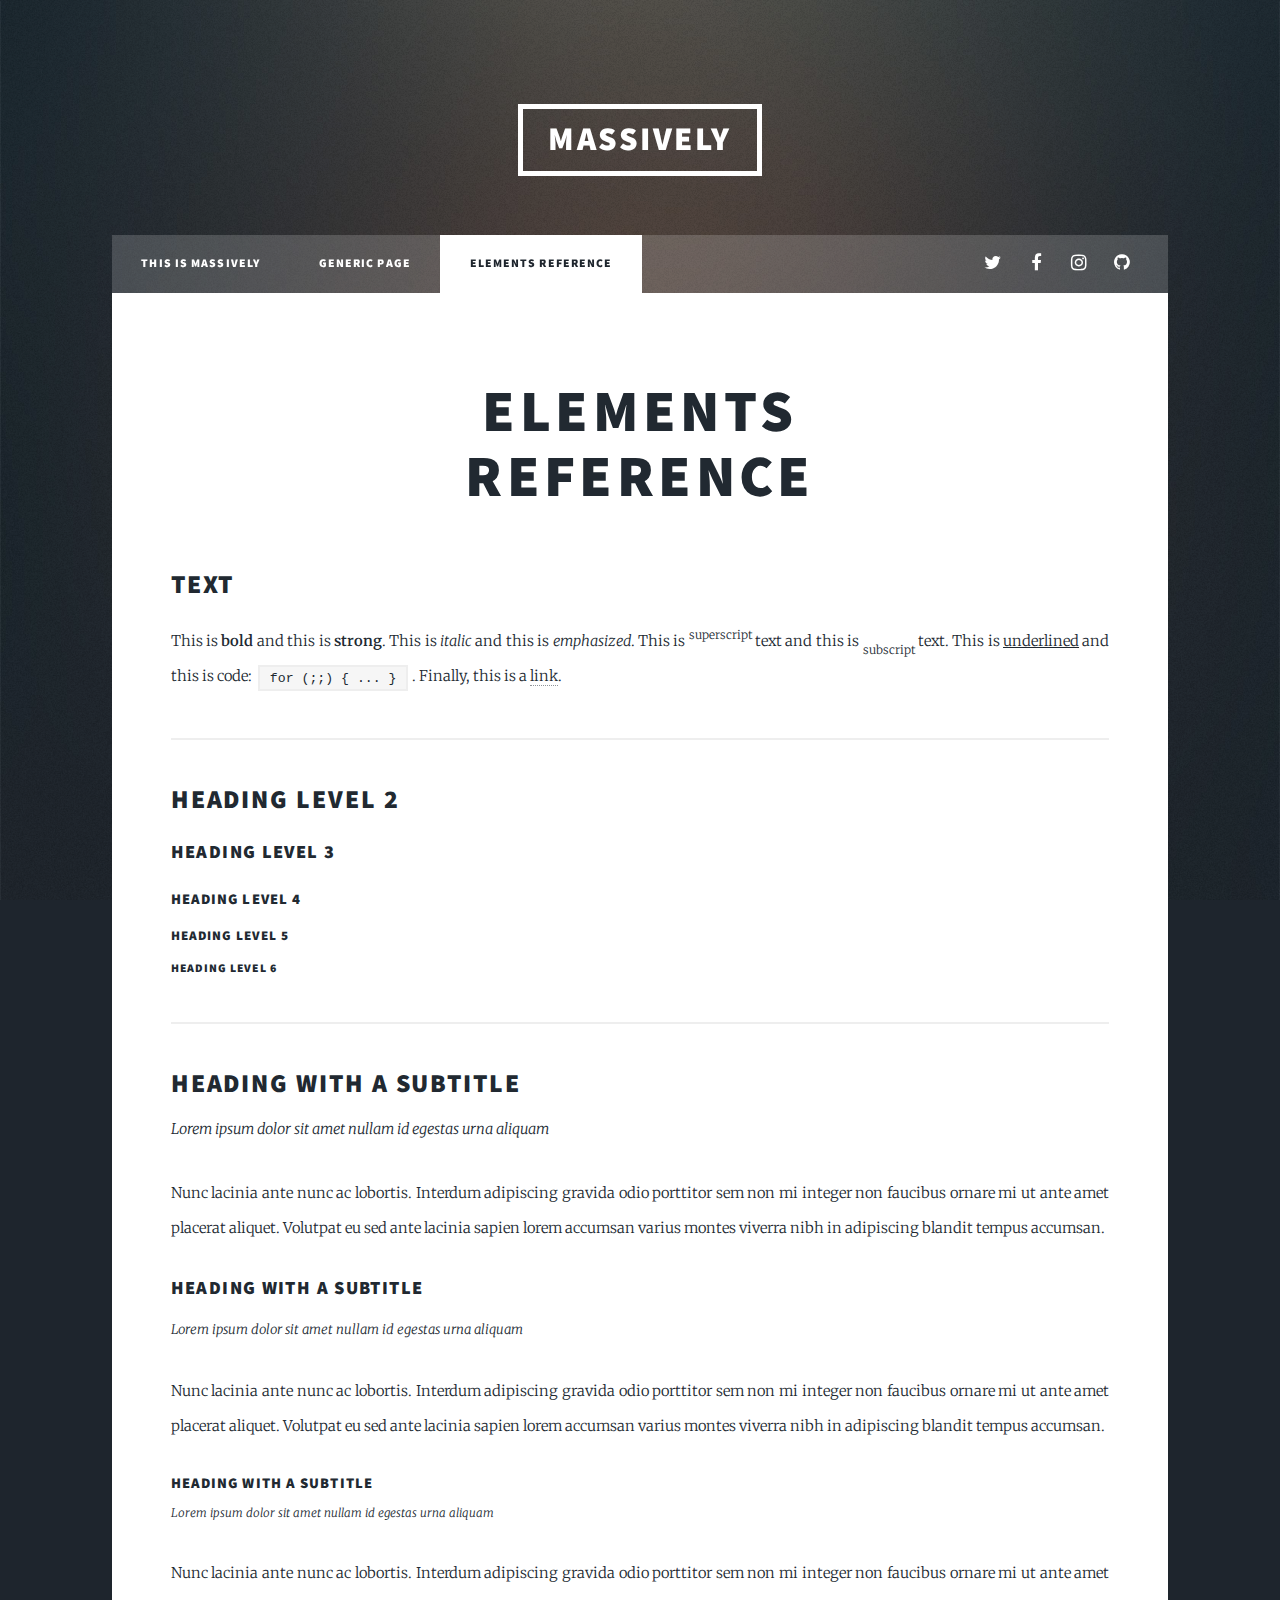
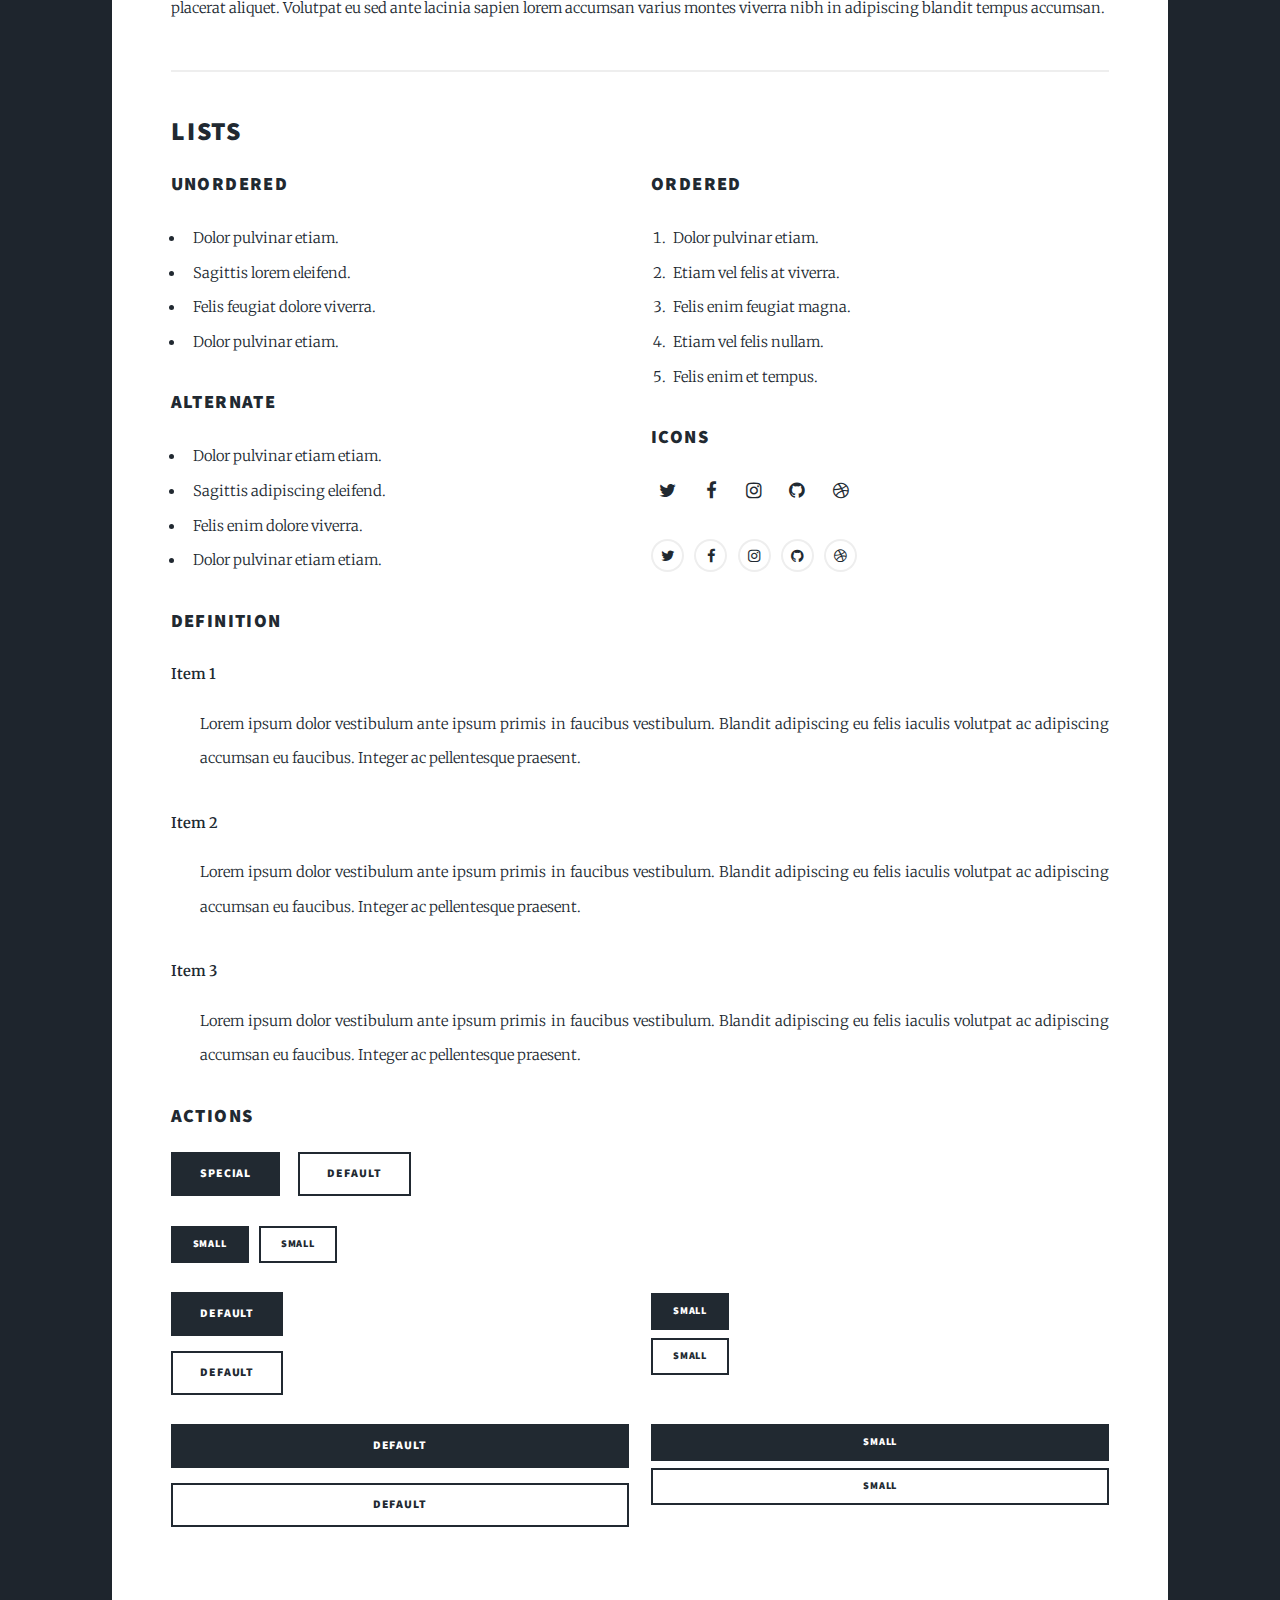
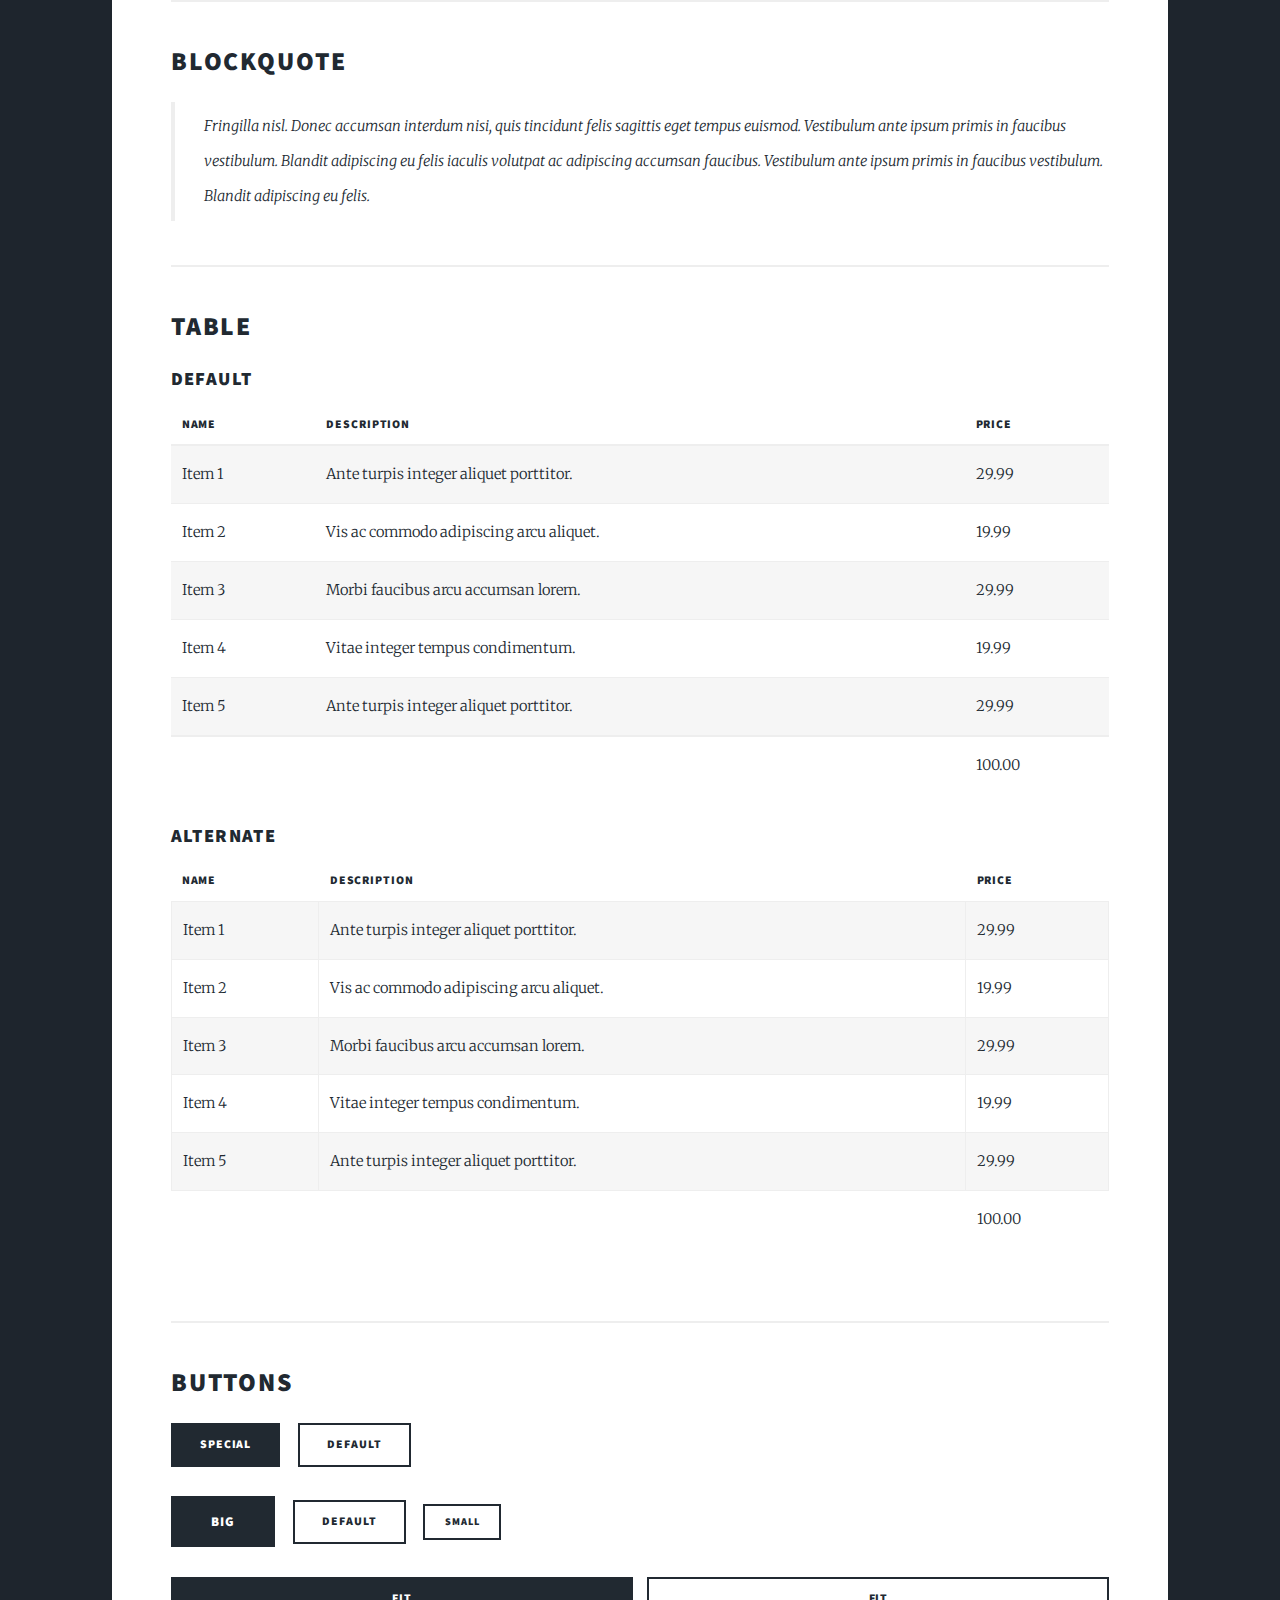
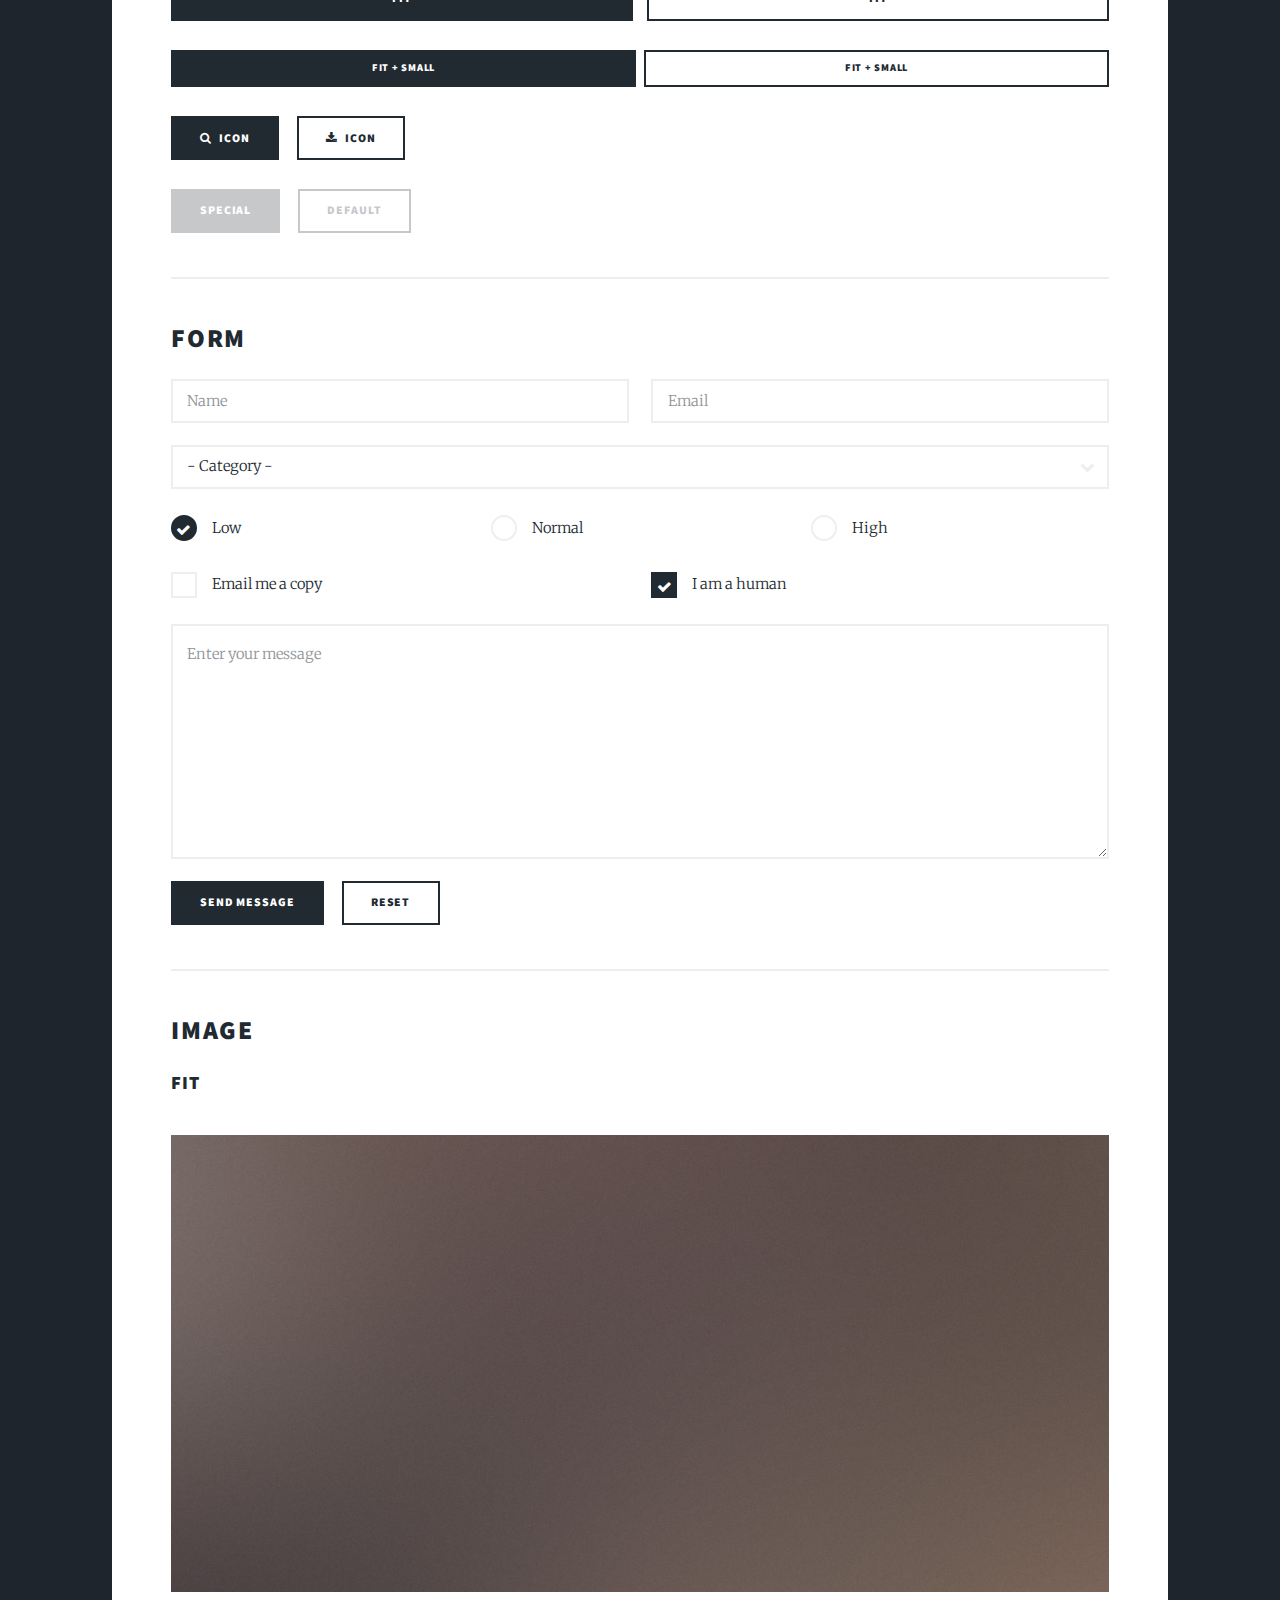
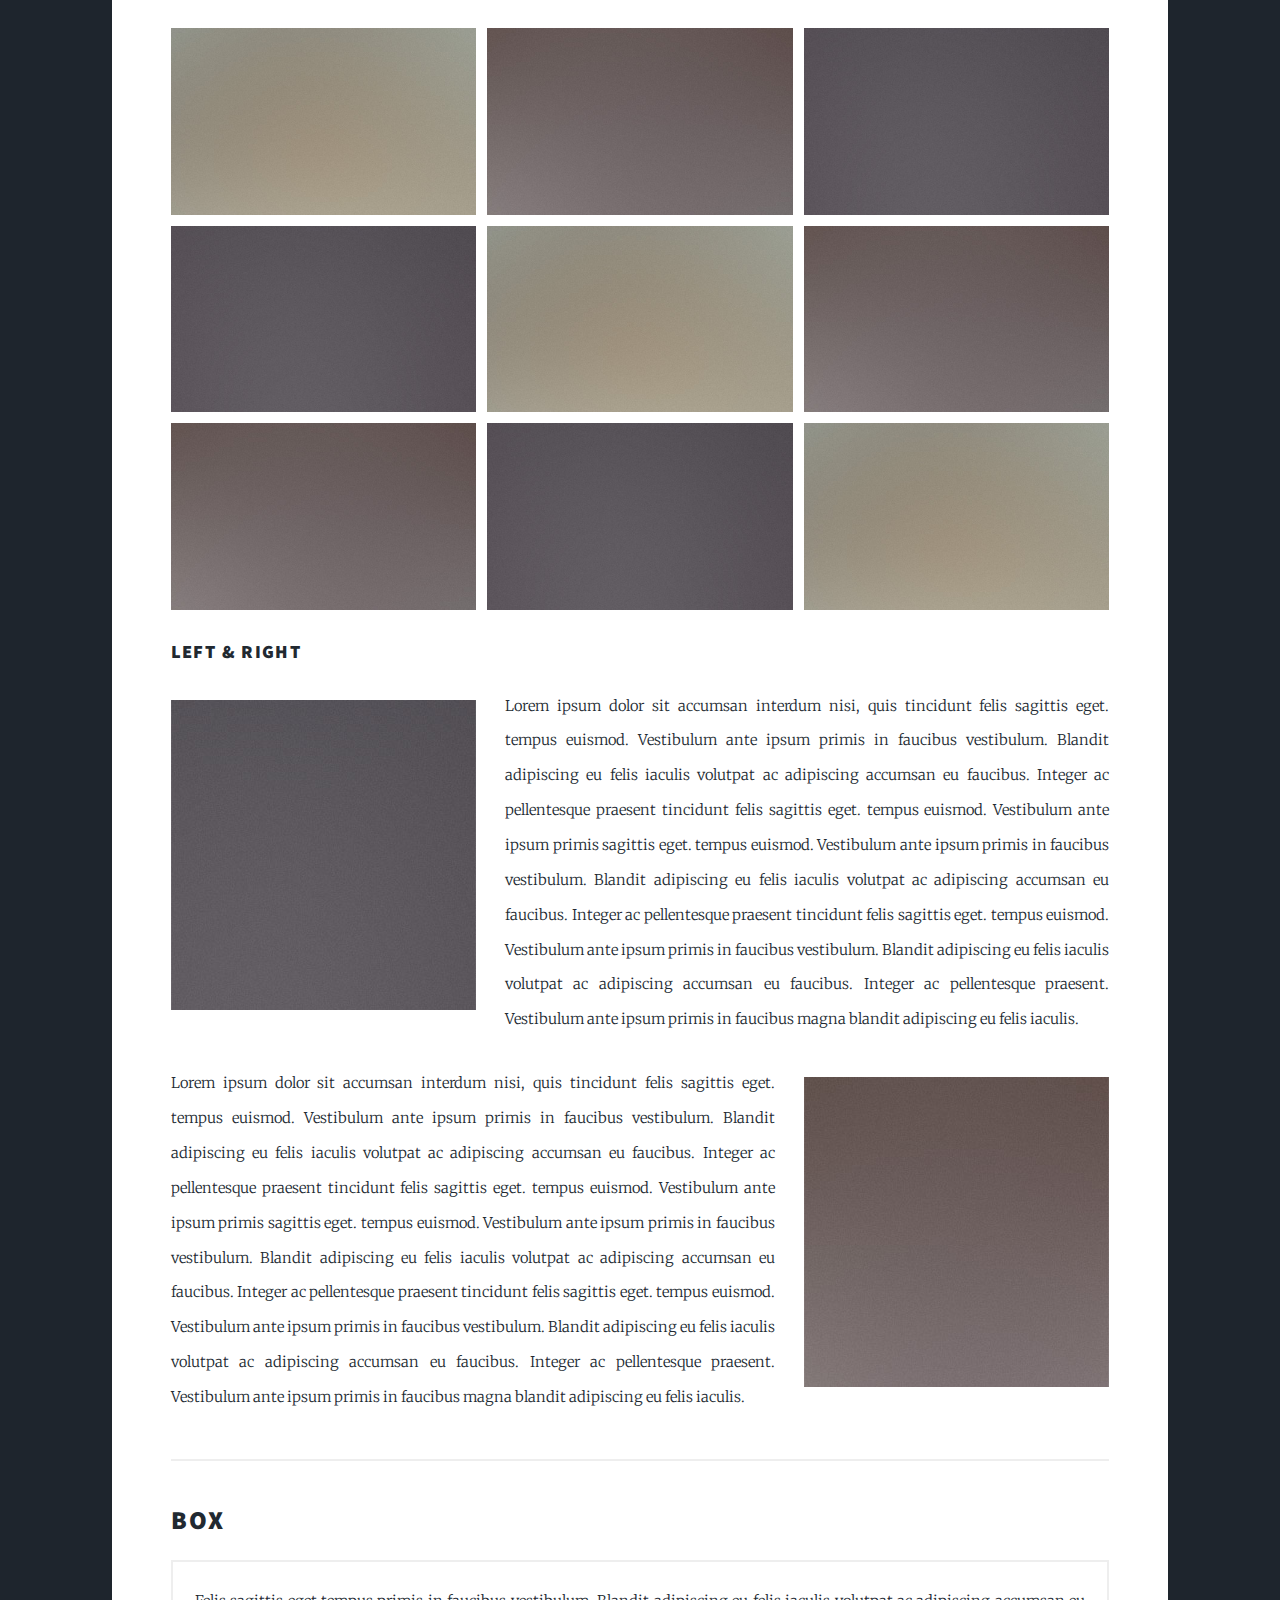
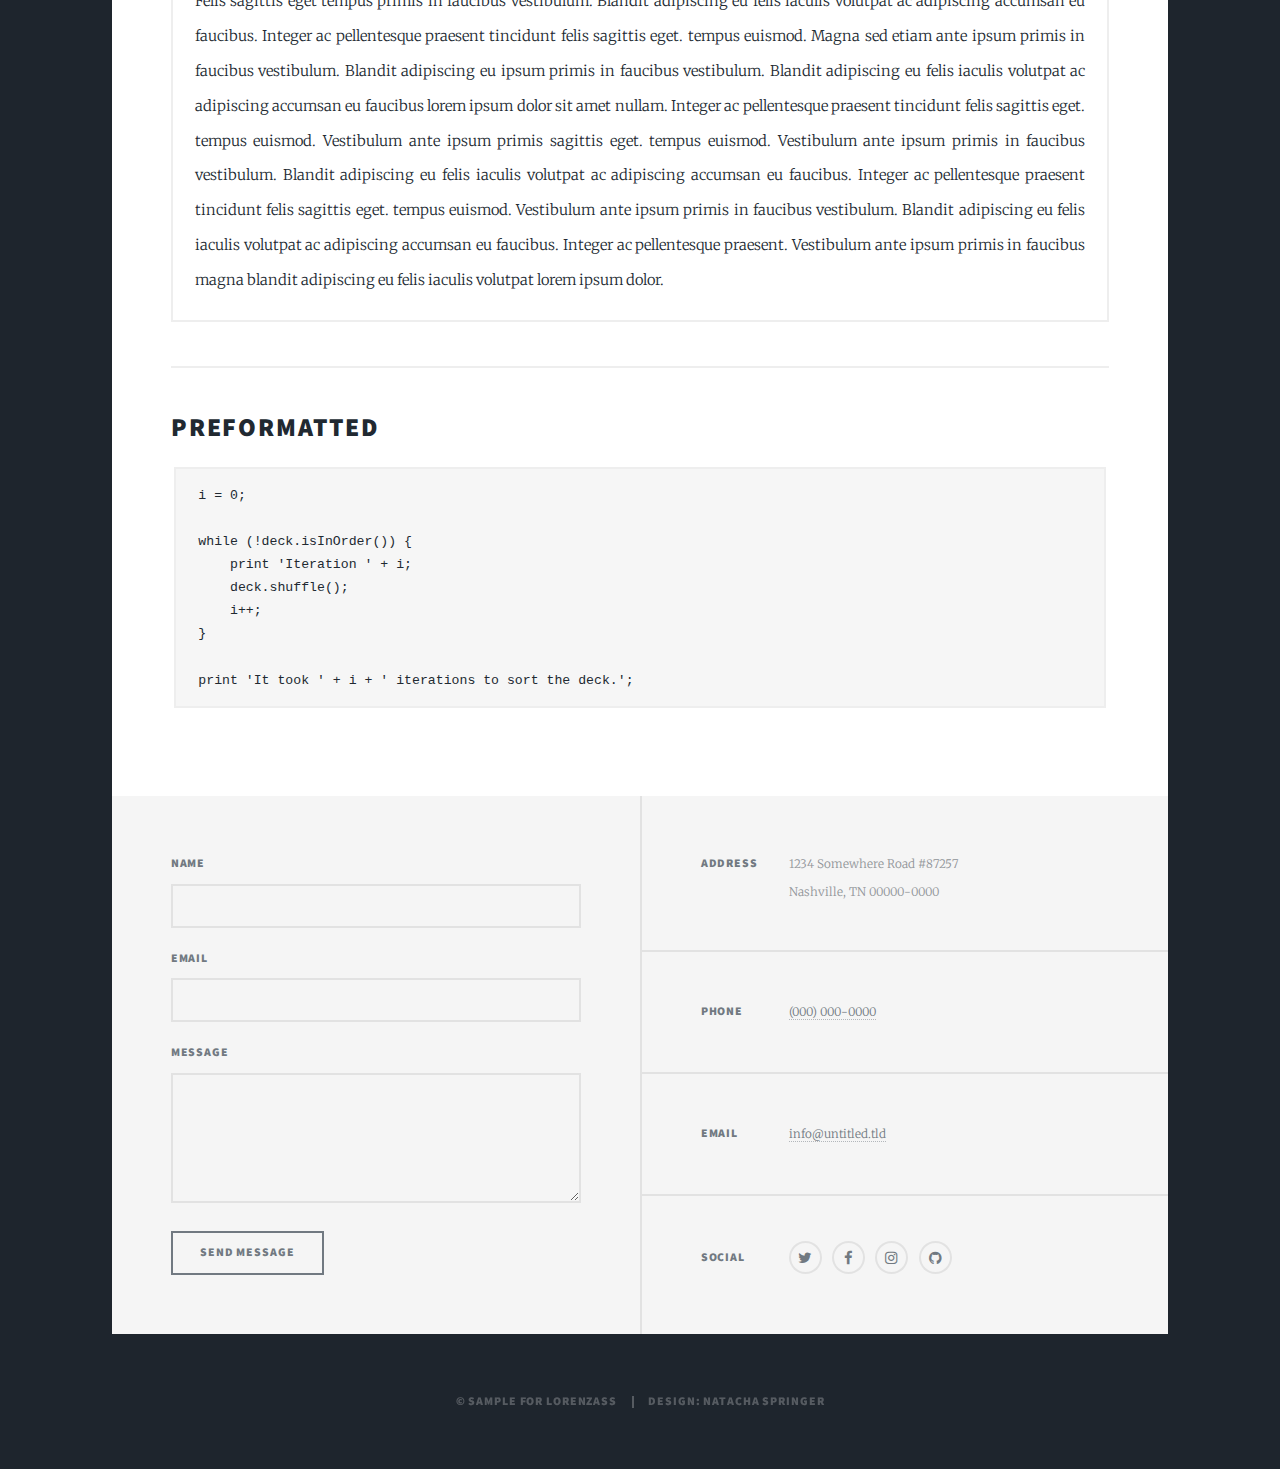
==== commit c984db1c: "wip" ====
--- a/elements.html
+++ b/elements.html
@@ -480,7 +480,7 @@
 
 				<!-- Copyright -->
 					<div id="copyright">
-						<ul><li>&copy; Untitled</li><li>Design: <a href="https://html5up.net">HTML5 UP</a></li></ul>
+						<ul><li>&copy; Sample for Lorenzaß</li><li>Design: Natacha Springer</li></ul>
 					</div>
 
 			</div>
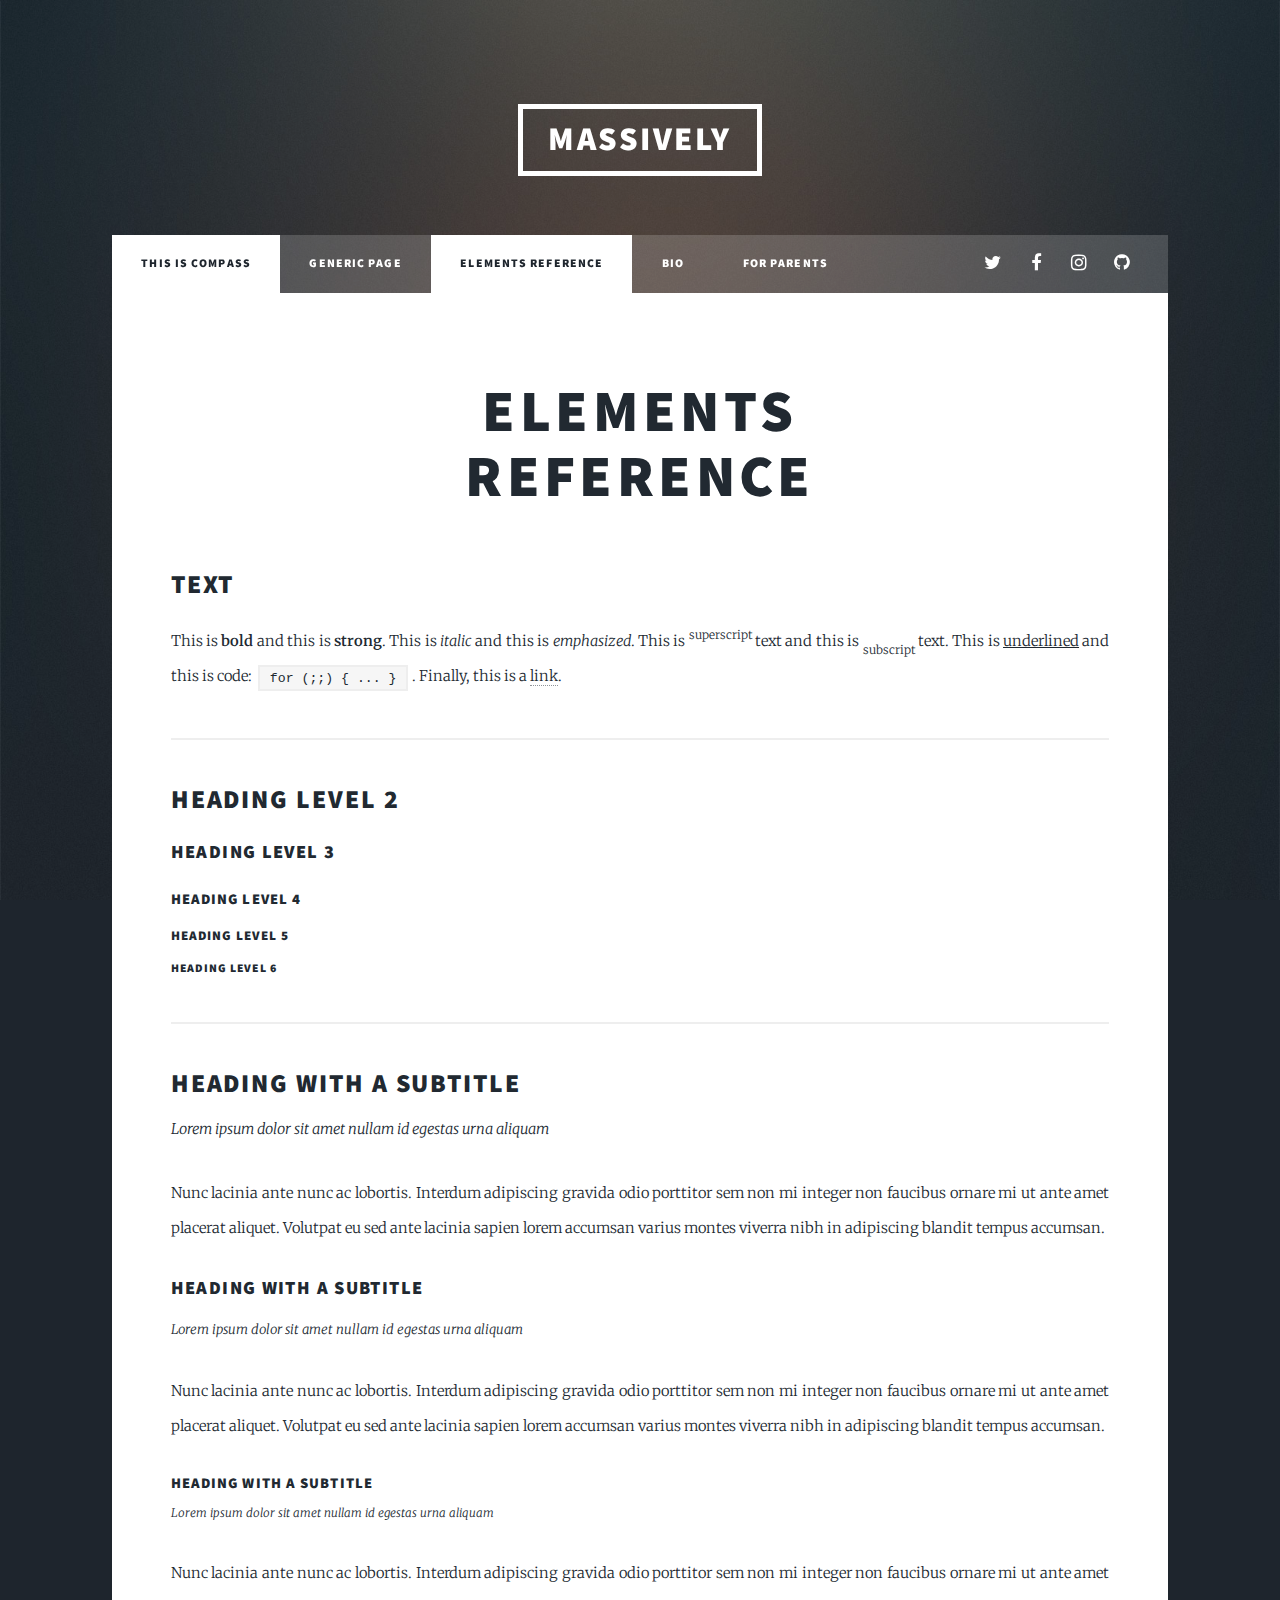
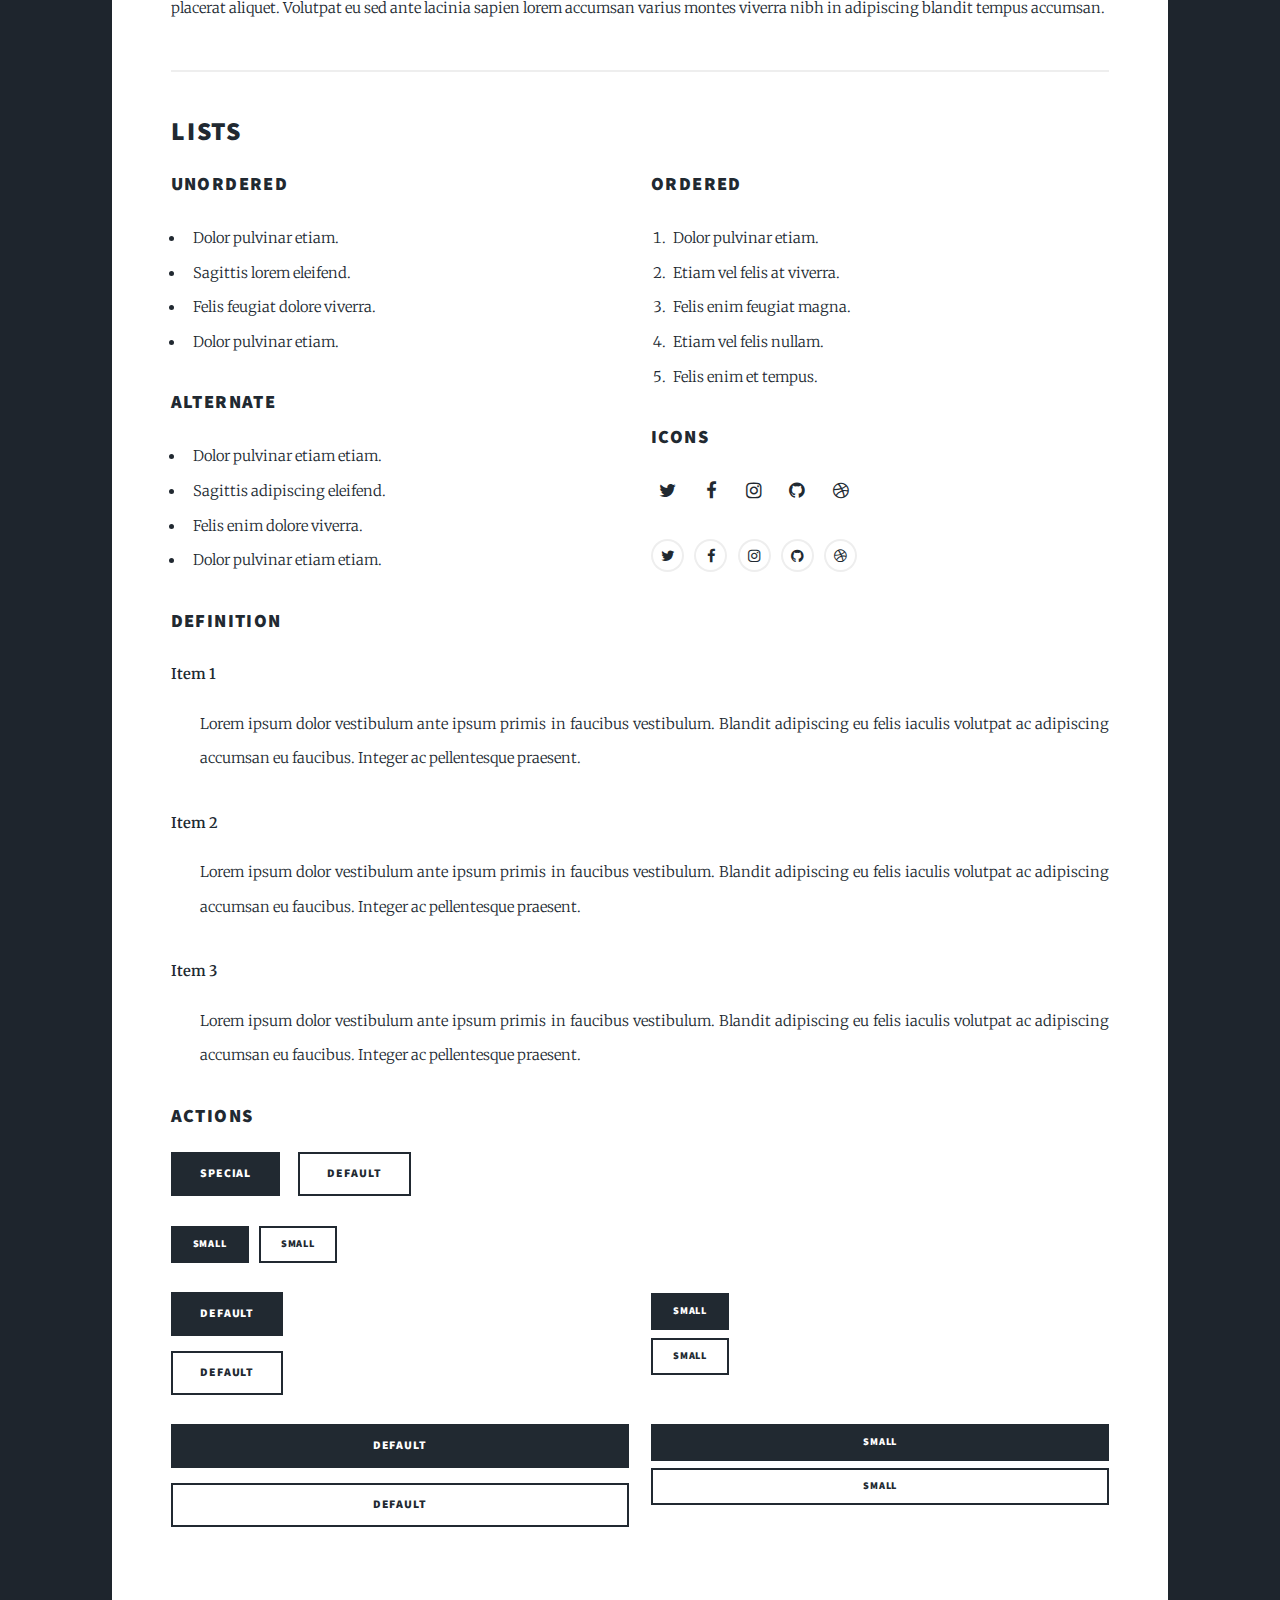
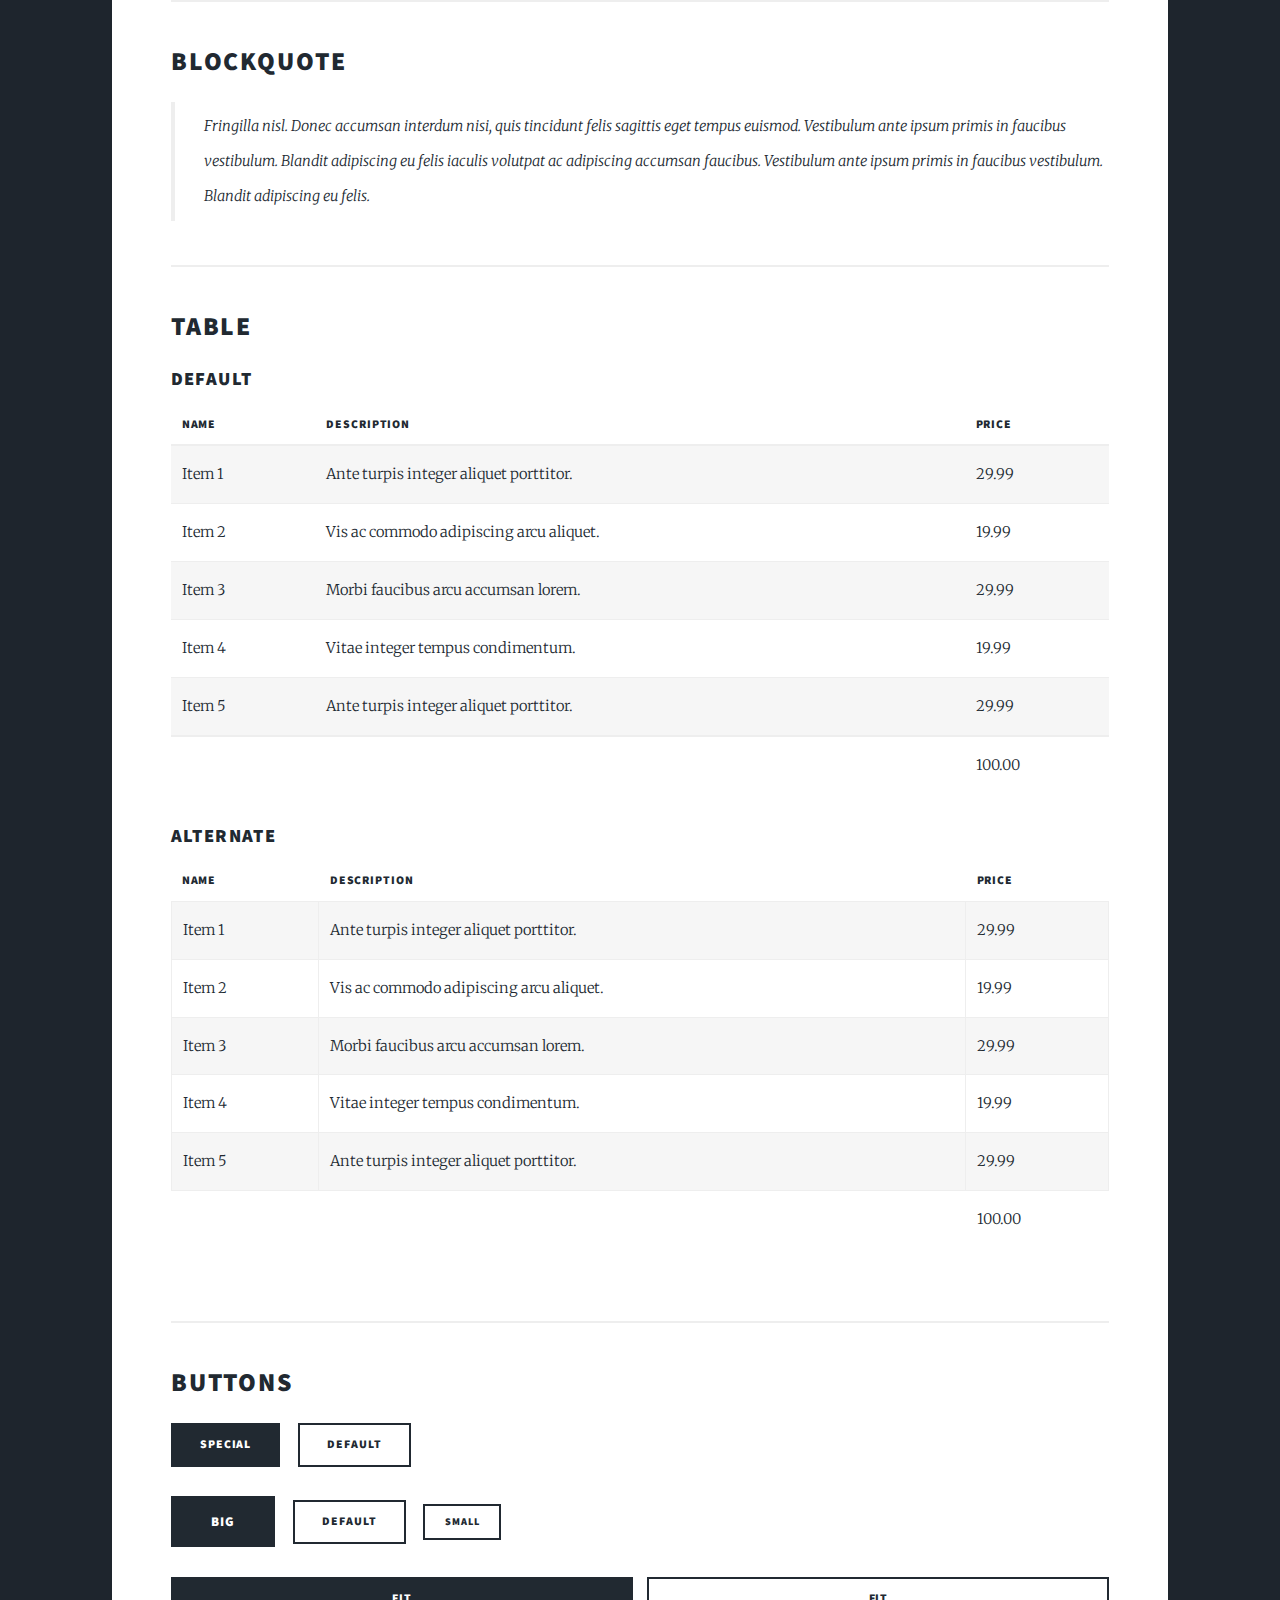
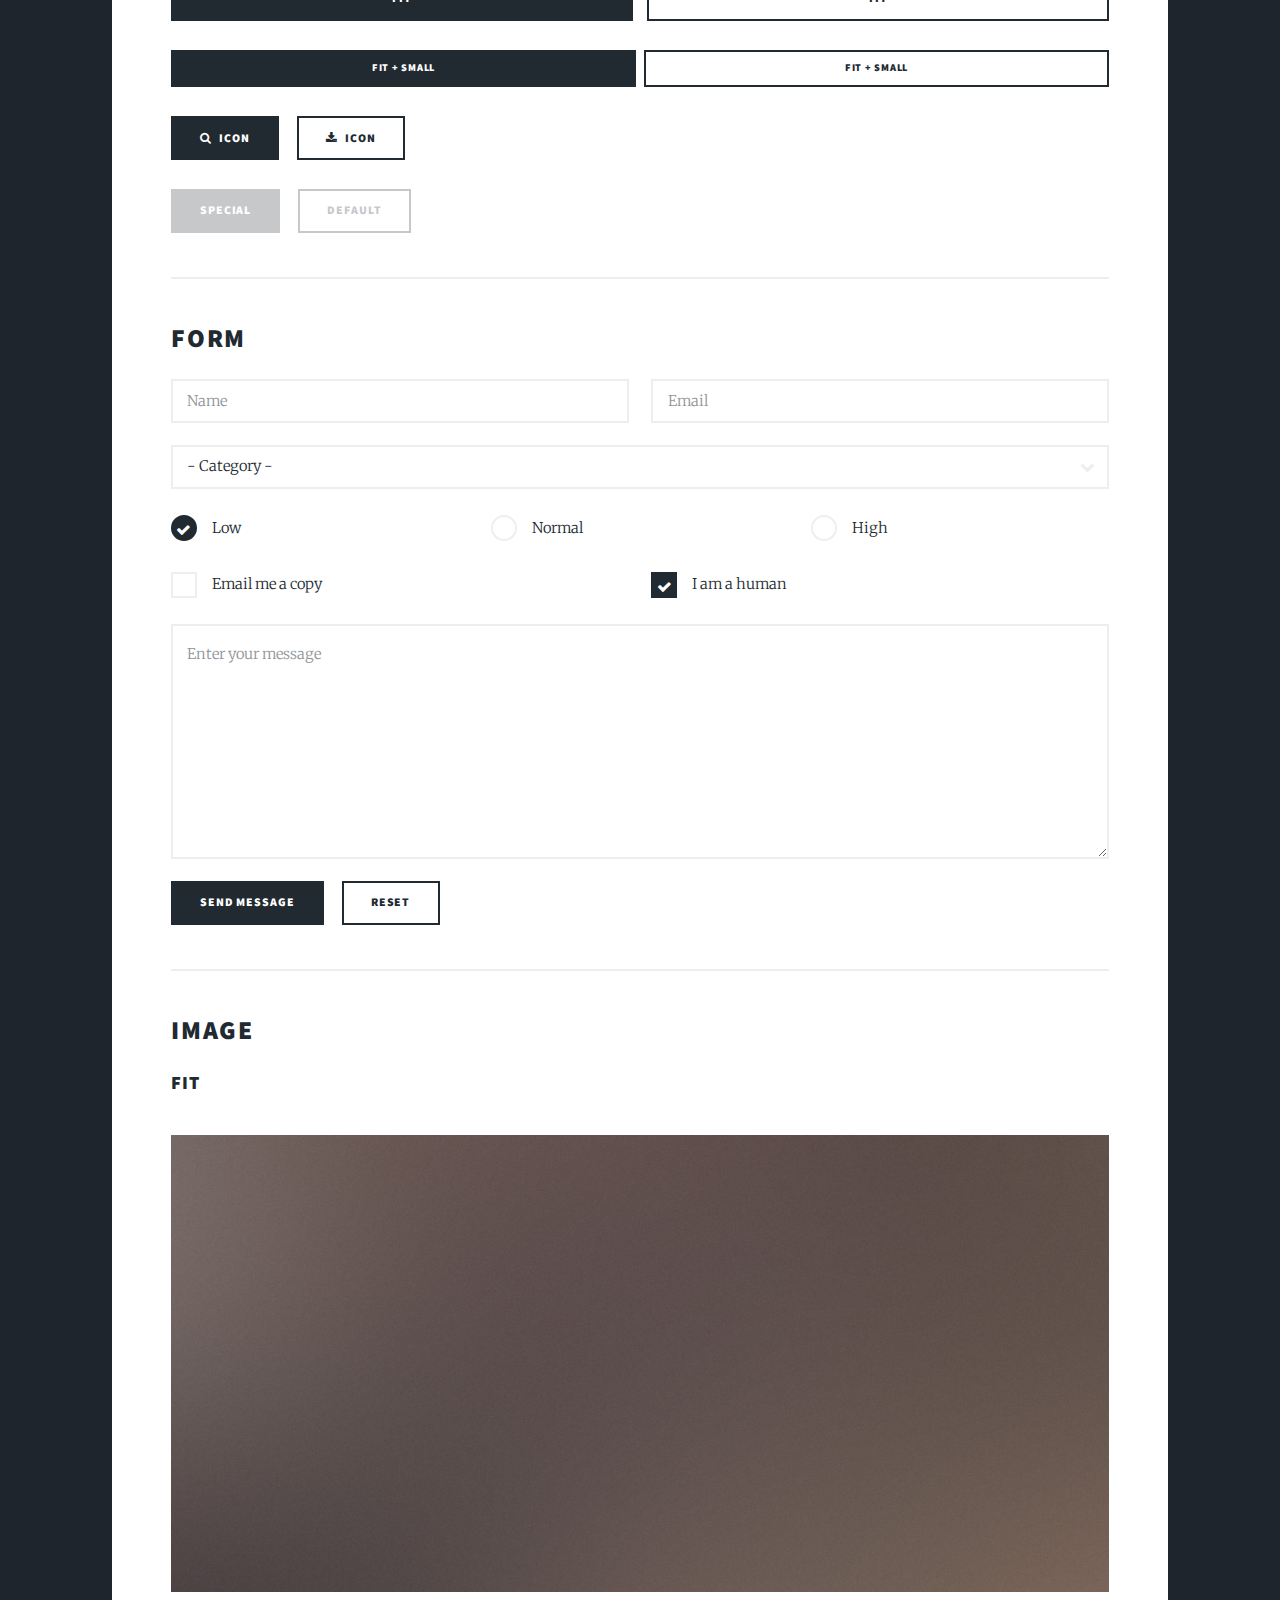
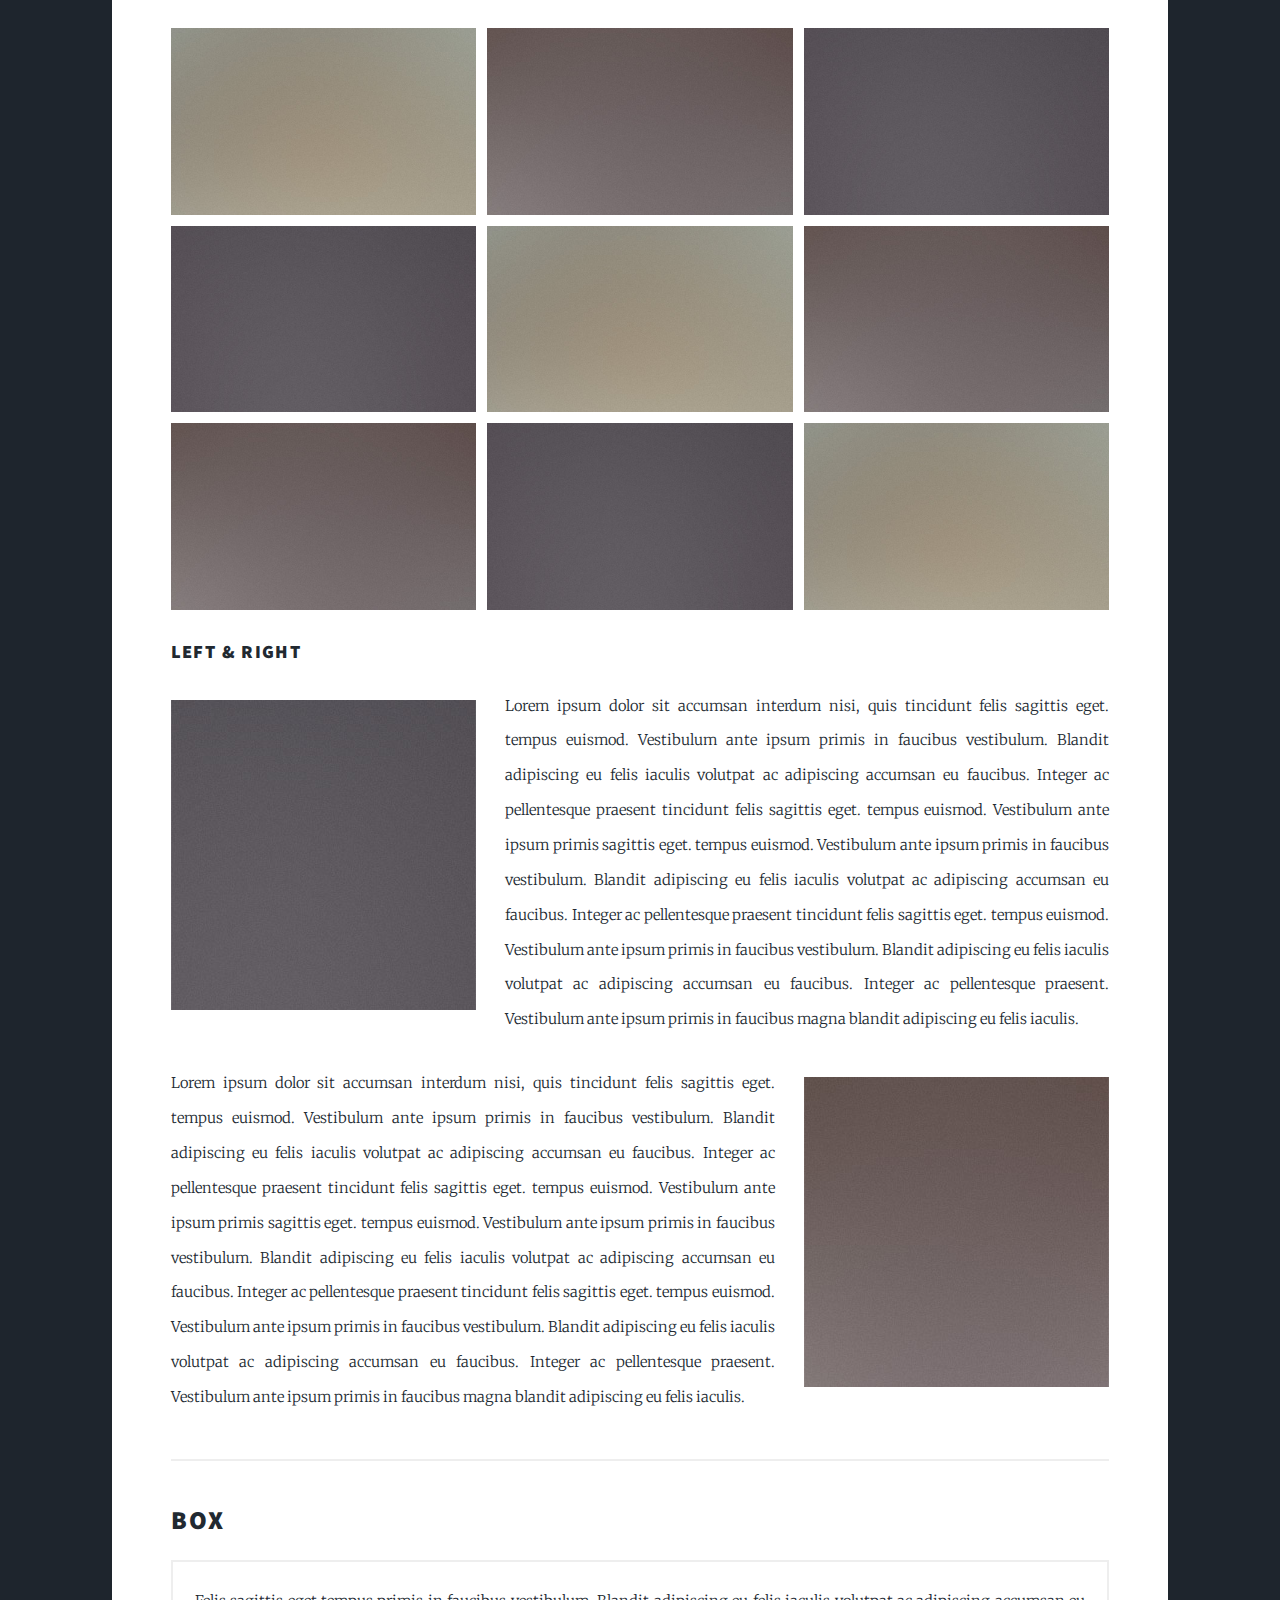
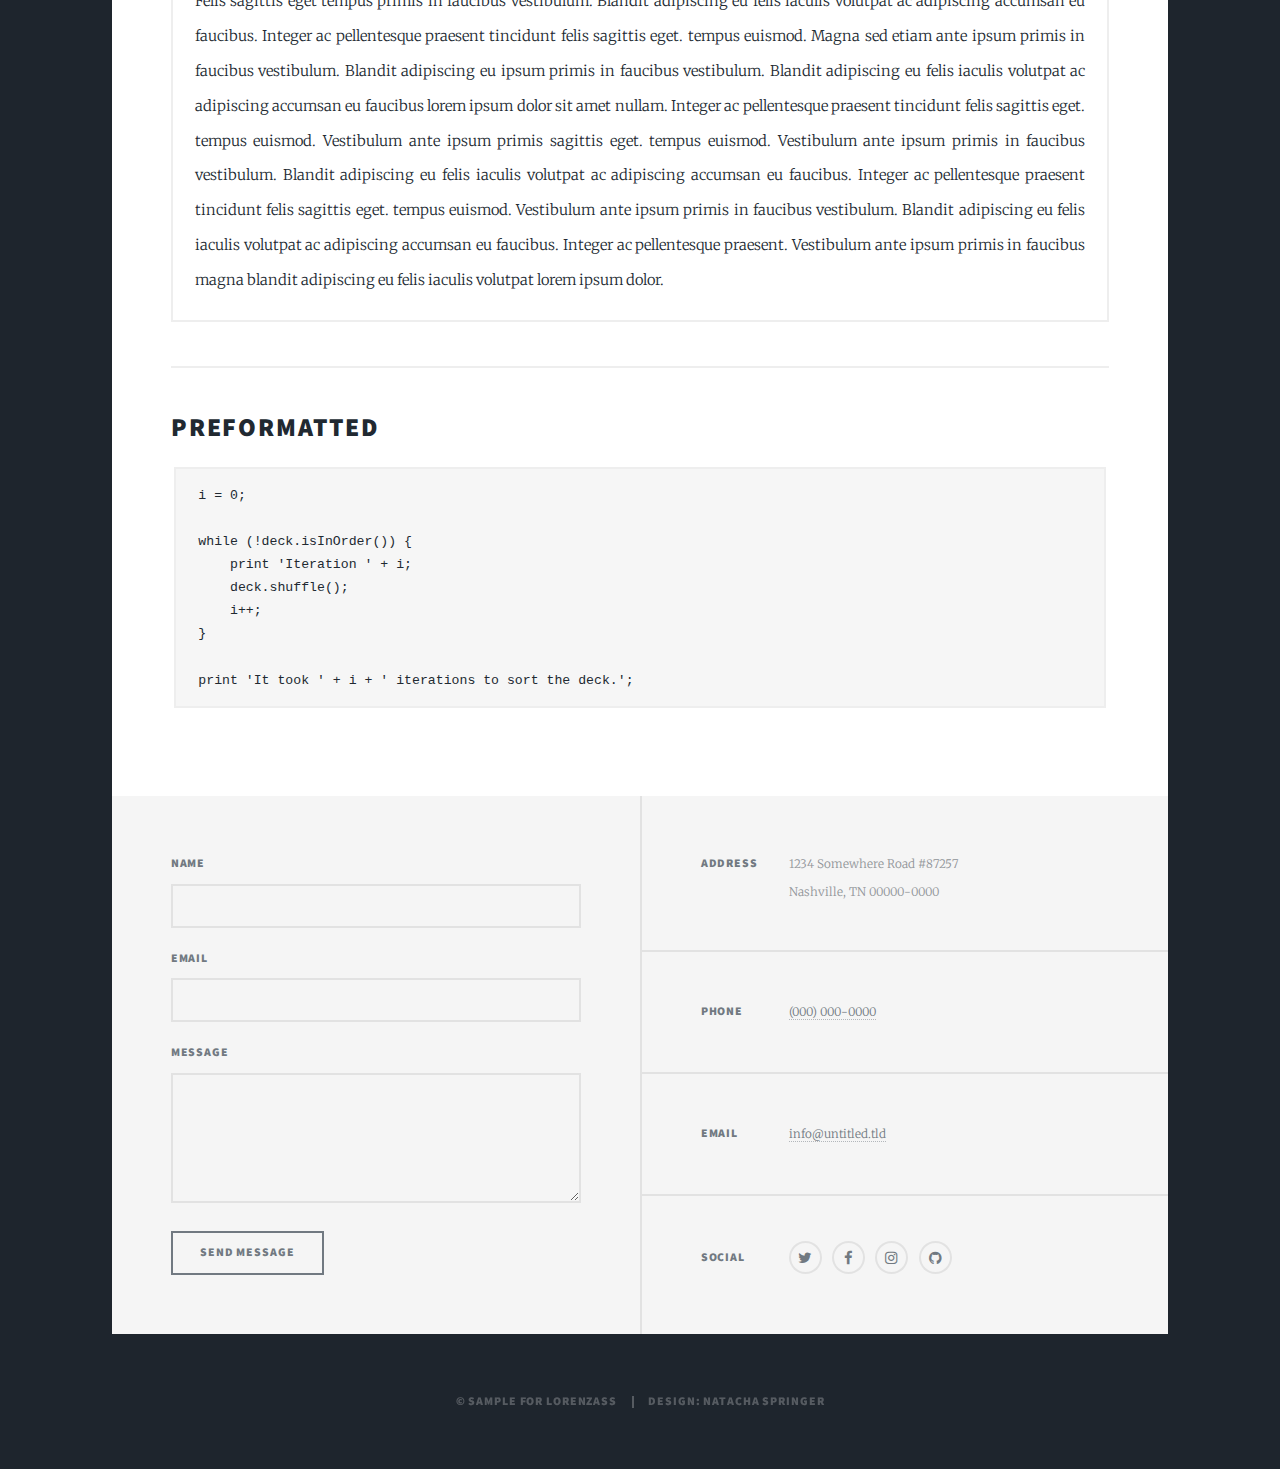
==== commit f8687c0d: "wip" ====
--- a/elements.html
+++ b/elements.html
@@ -22,12 +22,13 @@
 						<a href="index.html" class="logo">Massively</a>
 					</header>
 
-				<!-- Nav -->
 					<nav id="nav">
 						<ul class="links">
-							<li><a href="index.html">This is Massively</a></li>
+							<li class="active"><a href="index.html">This is Compass </a></li>
 							<li><a href="generic.html">Generic Page</a></li>
 							<li class="active"><a href="elements.html">Elements Reference</a></li>
+							<li><a href="bio.html">Bio</a></li>
+							<li><a href="parents.html">For parents</a></li>
 						</ul>
 						<ul class="icons">
 							<li><a href="#" class="icon fa-twitter"><span class="label">Twitter</span></a></li>
--- a/assets/css/main.css
+++ b/assets/css/main.css
@@ -3028,7 +3028,7 @@
 			width: 100%;
 			height: 100%;
 			background-color: #212931;
-			background-image: url("../../images/overlay.png"), linear-gradient(0deg, rgba(0, 0, 0, 0.1), rgba(0, 0, 0, 0.1)), url("../../images/bg.jpg");
+			background-image: url("https://html5up.net/uploads/demos/massively/images/bg.jpg"), linear-gradient(0deg, rgba(0, 0, 0, 0.1), rgba(0, 0, 0, 0.1)), url("../../images/bg.jpg");
 			background-size: auto,								auto,														100% auto;
 			background-position: center,								center,														top center;
 			background-repeat: repeat,								no-repeat,													no-repeat;
